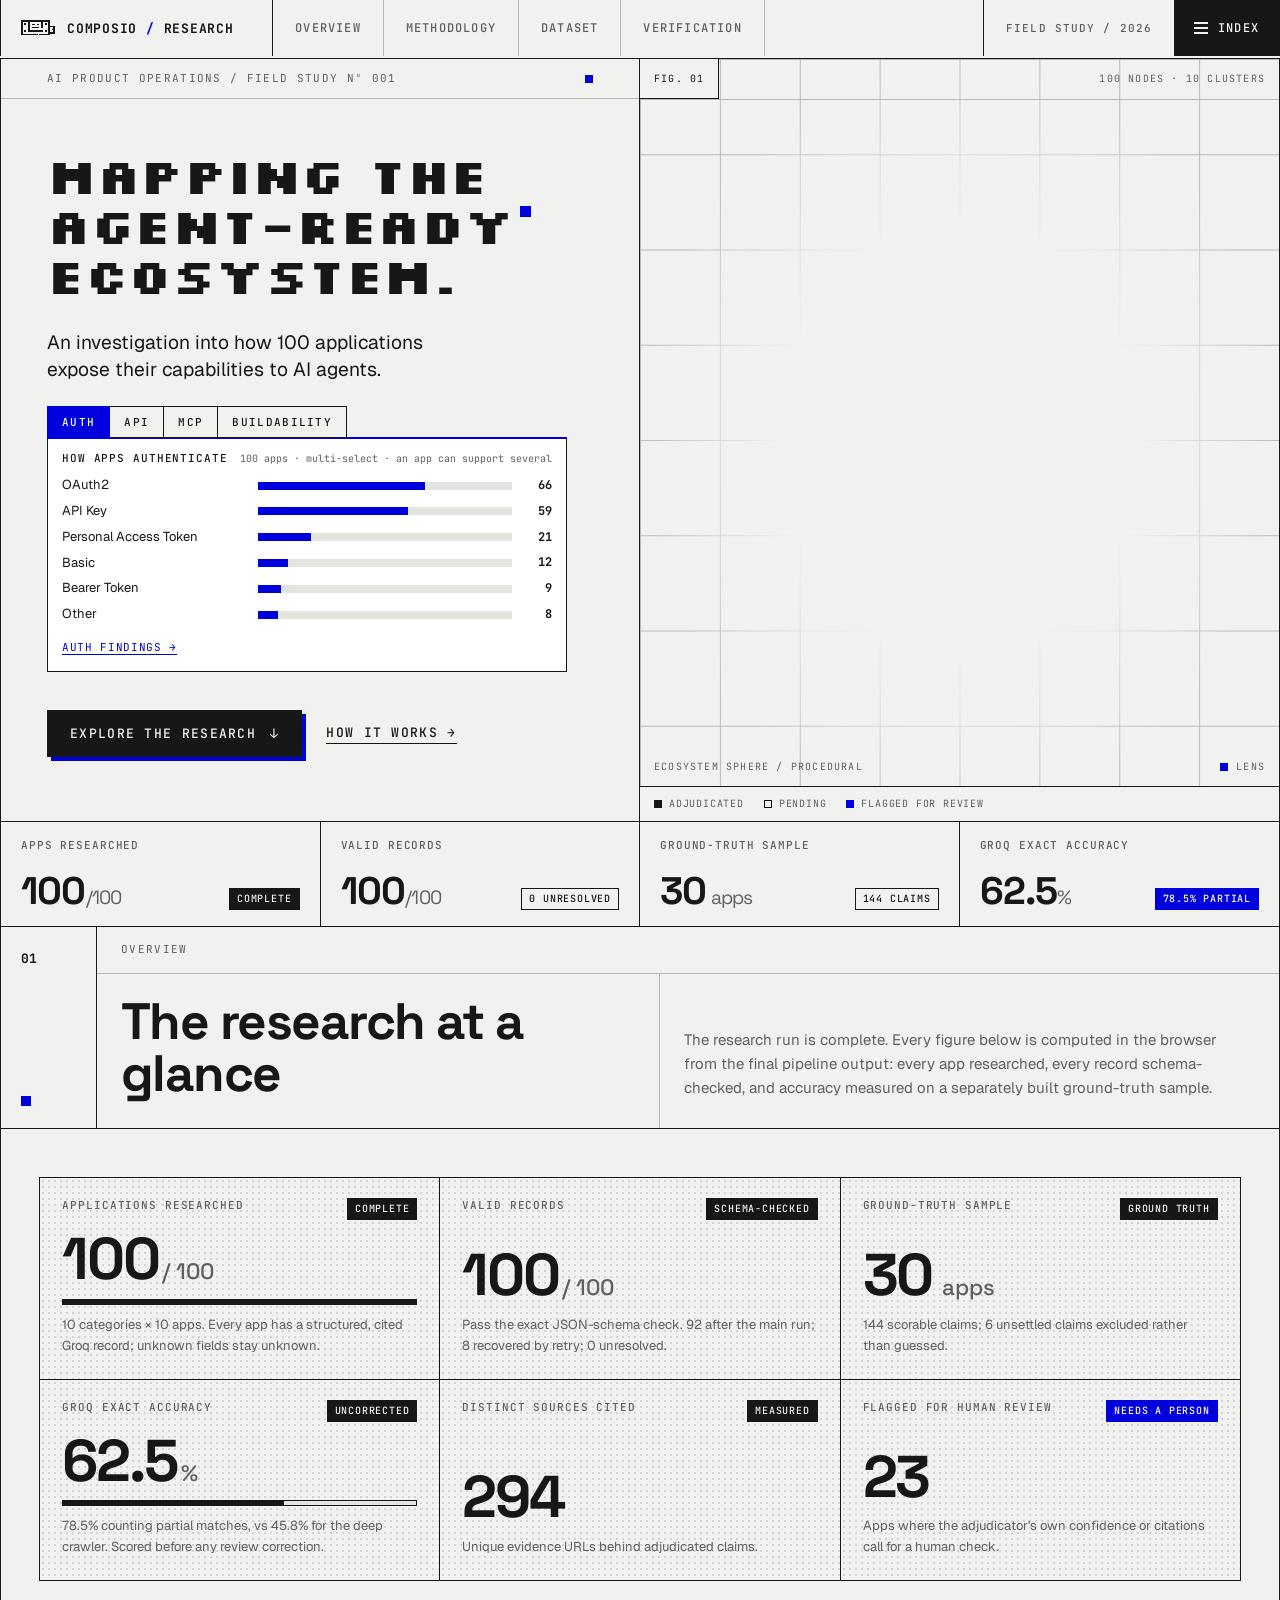
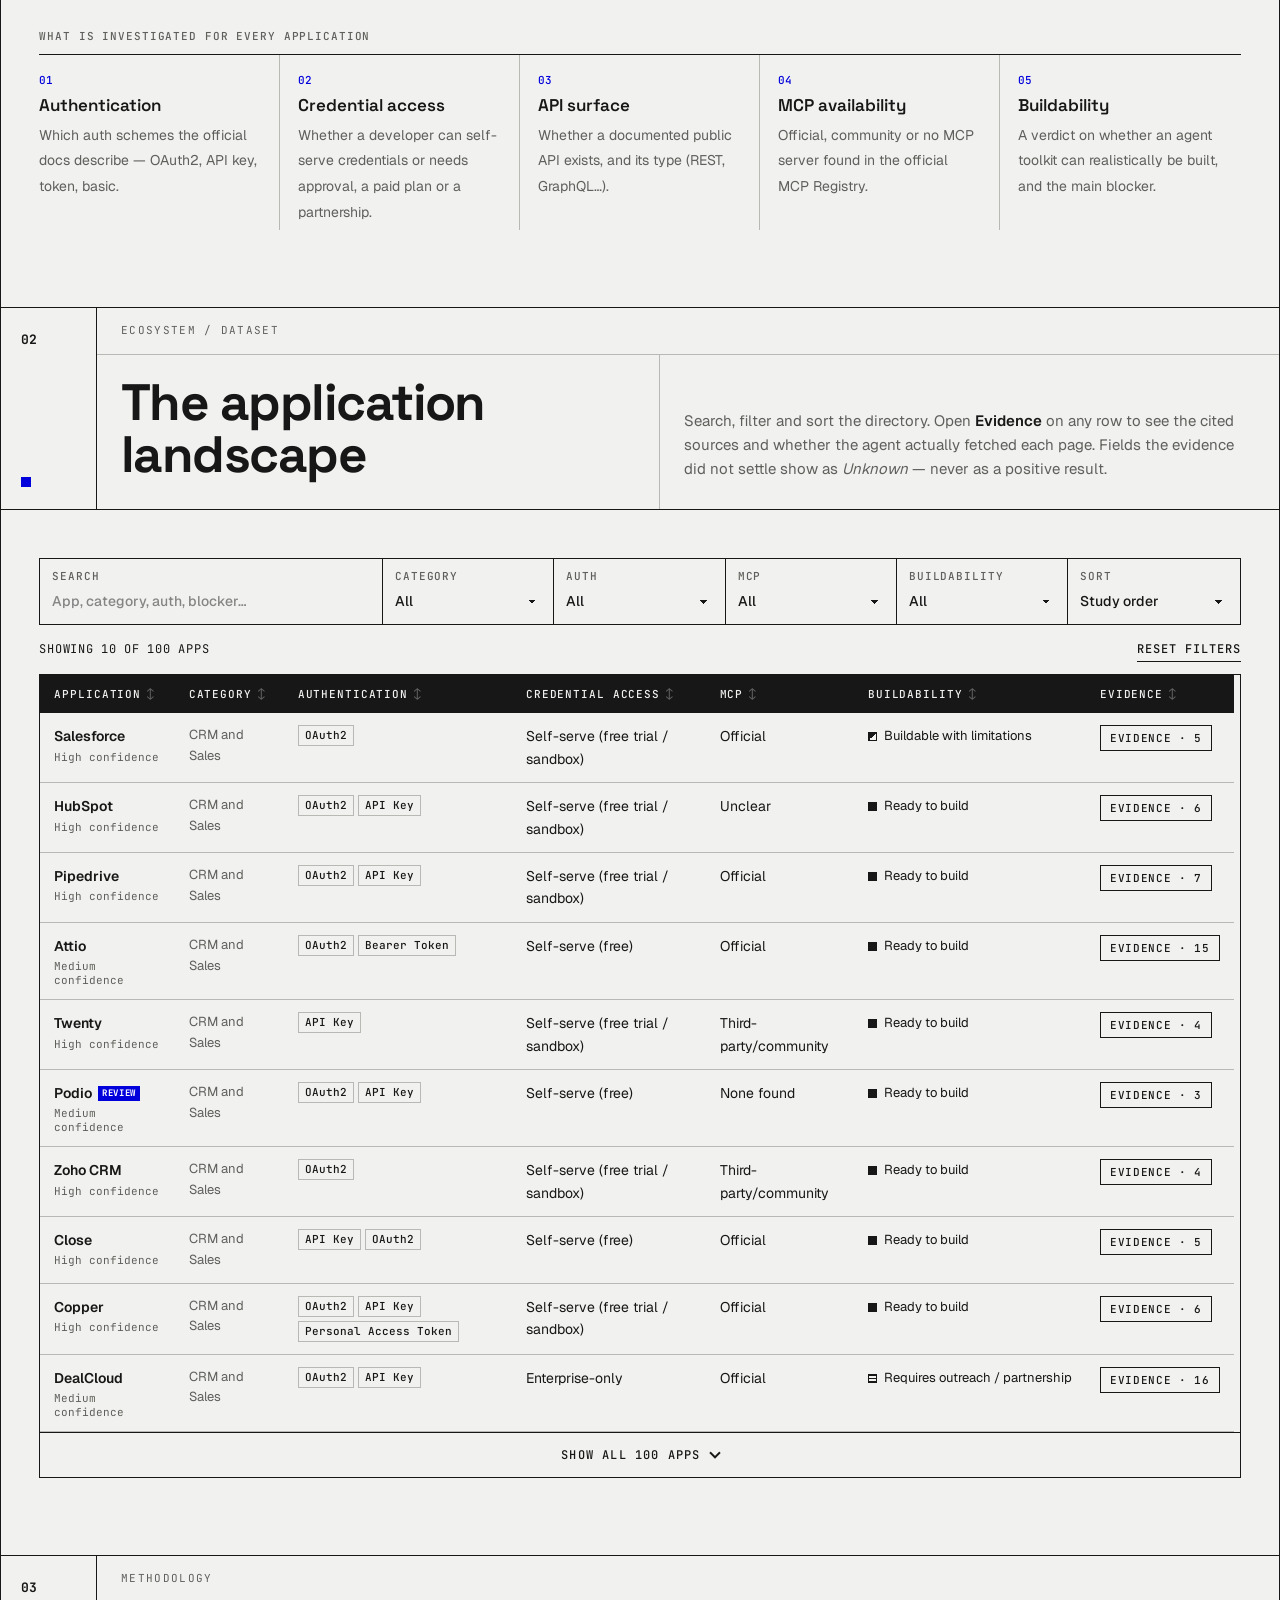
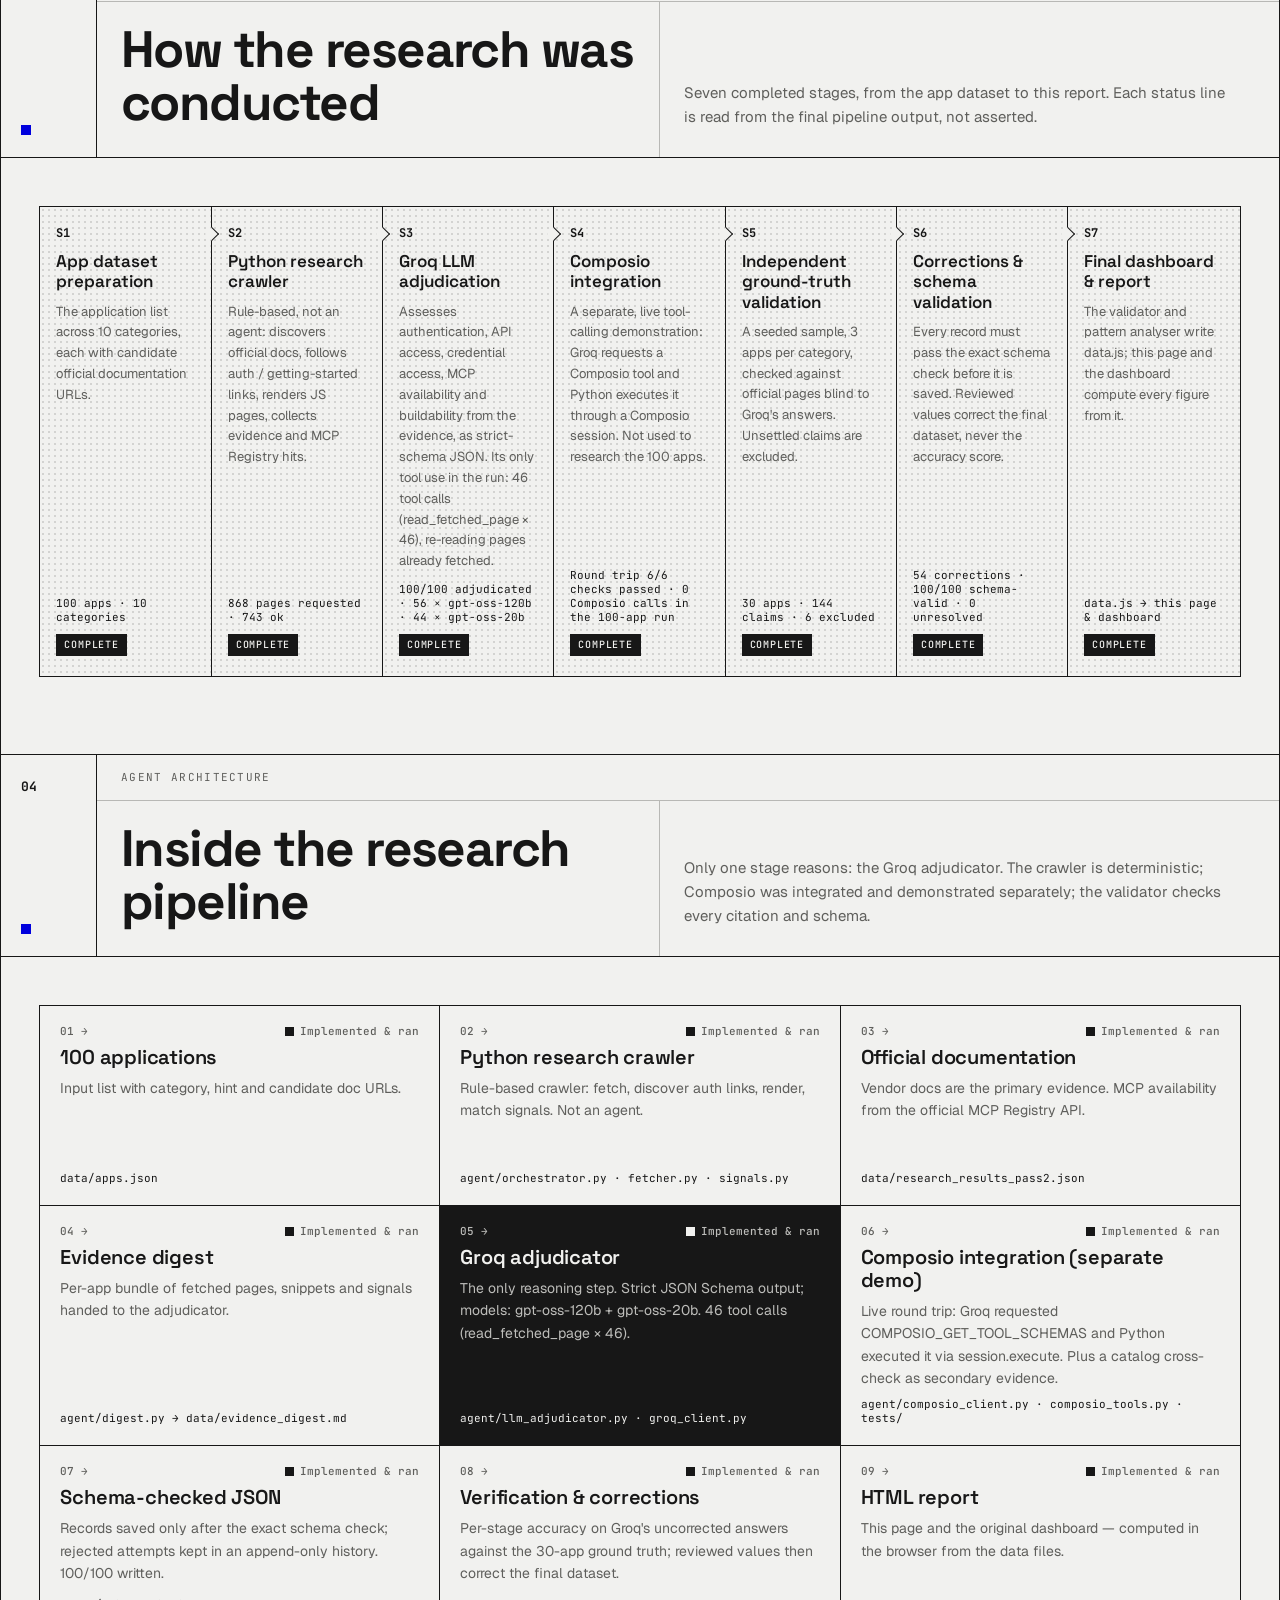
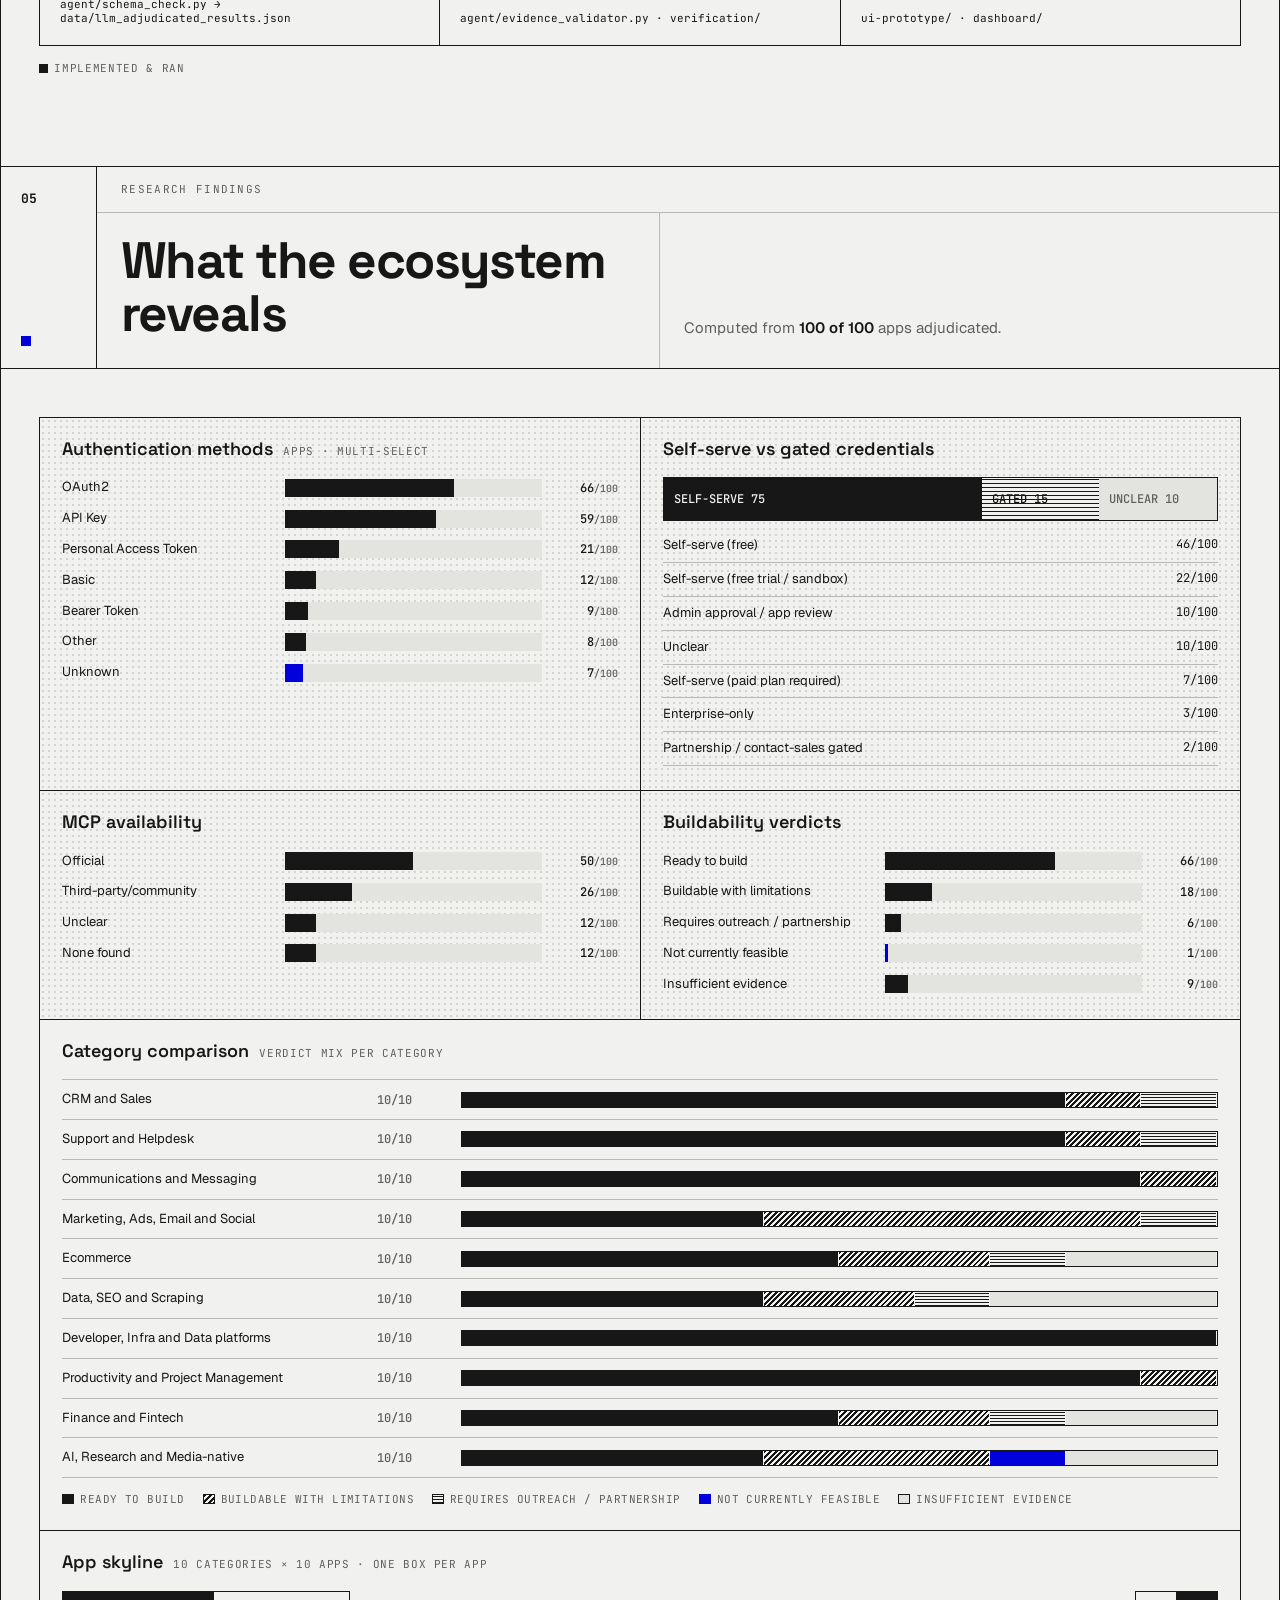
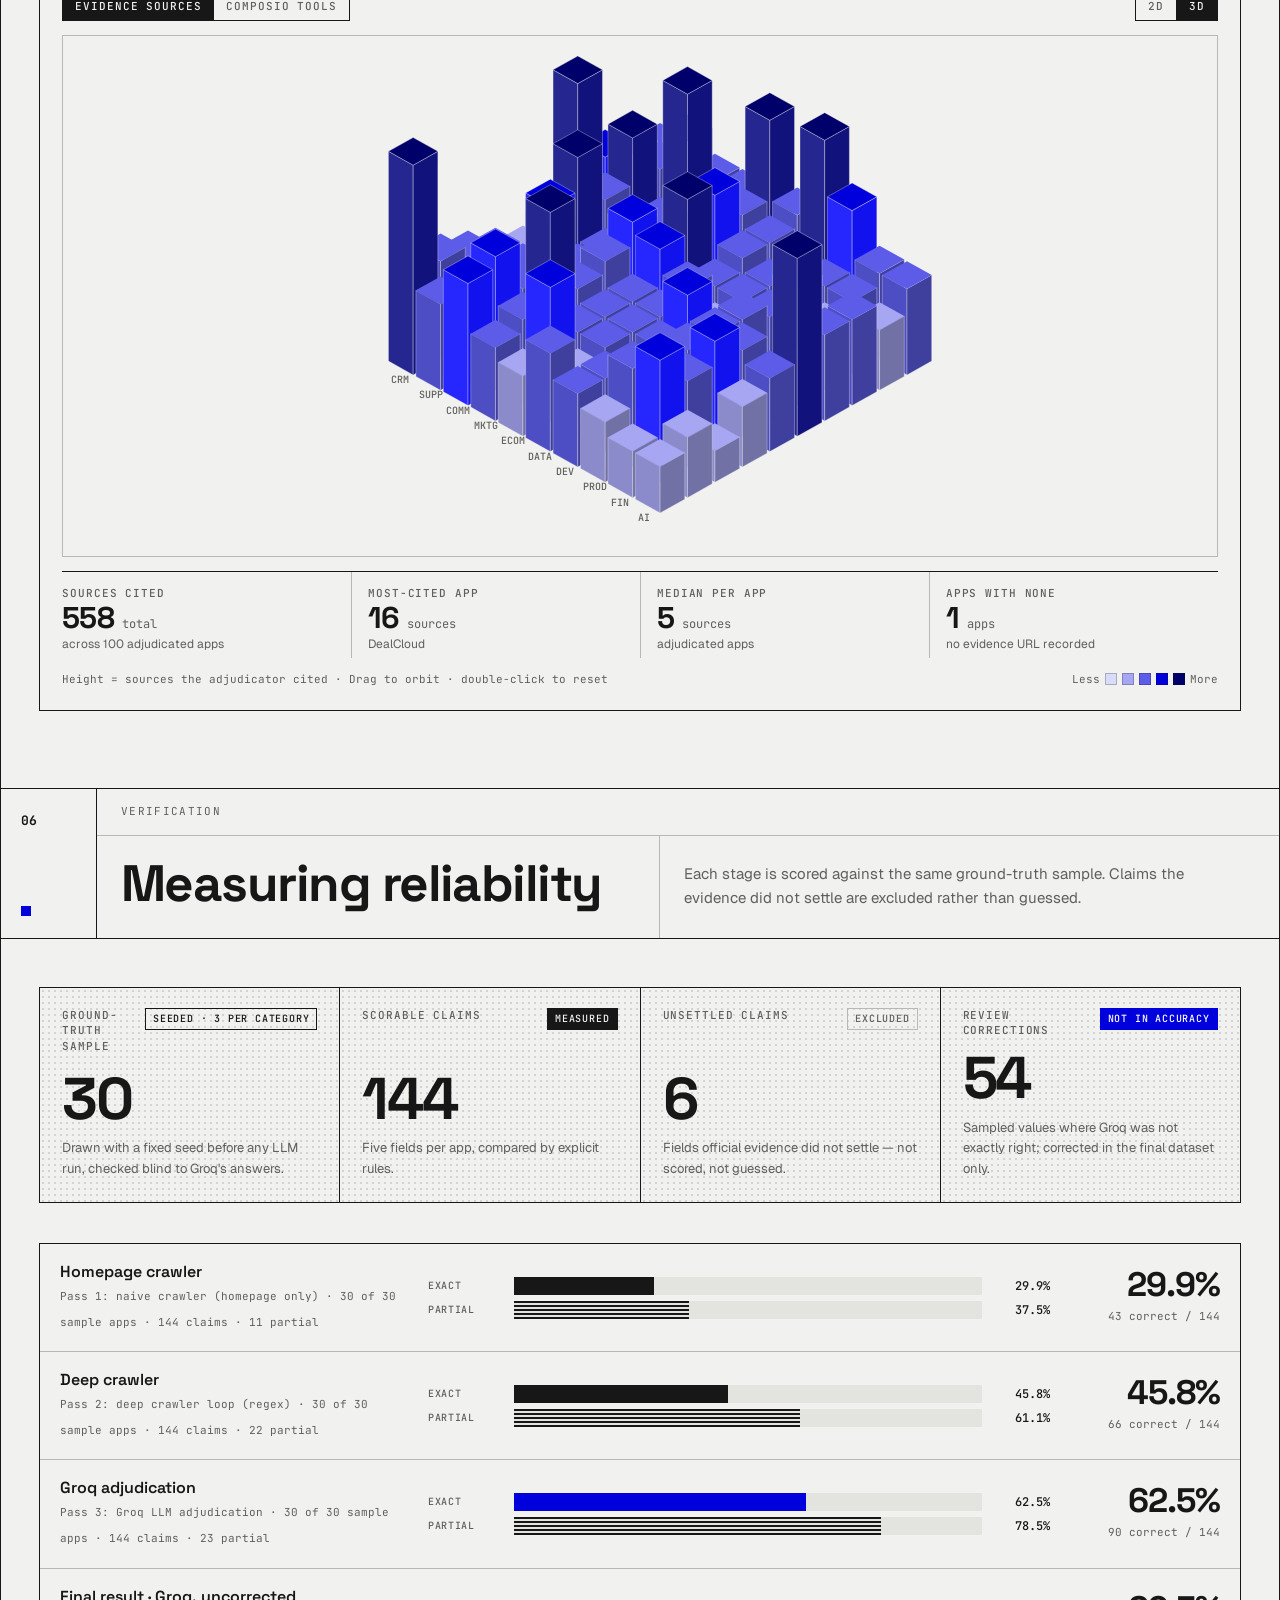
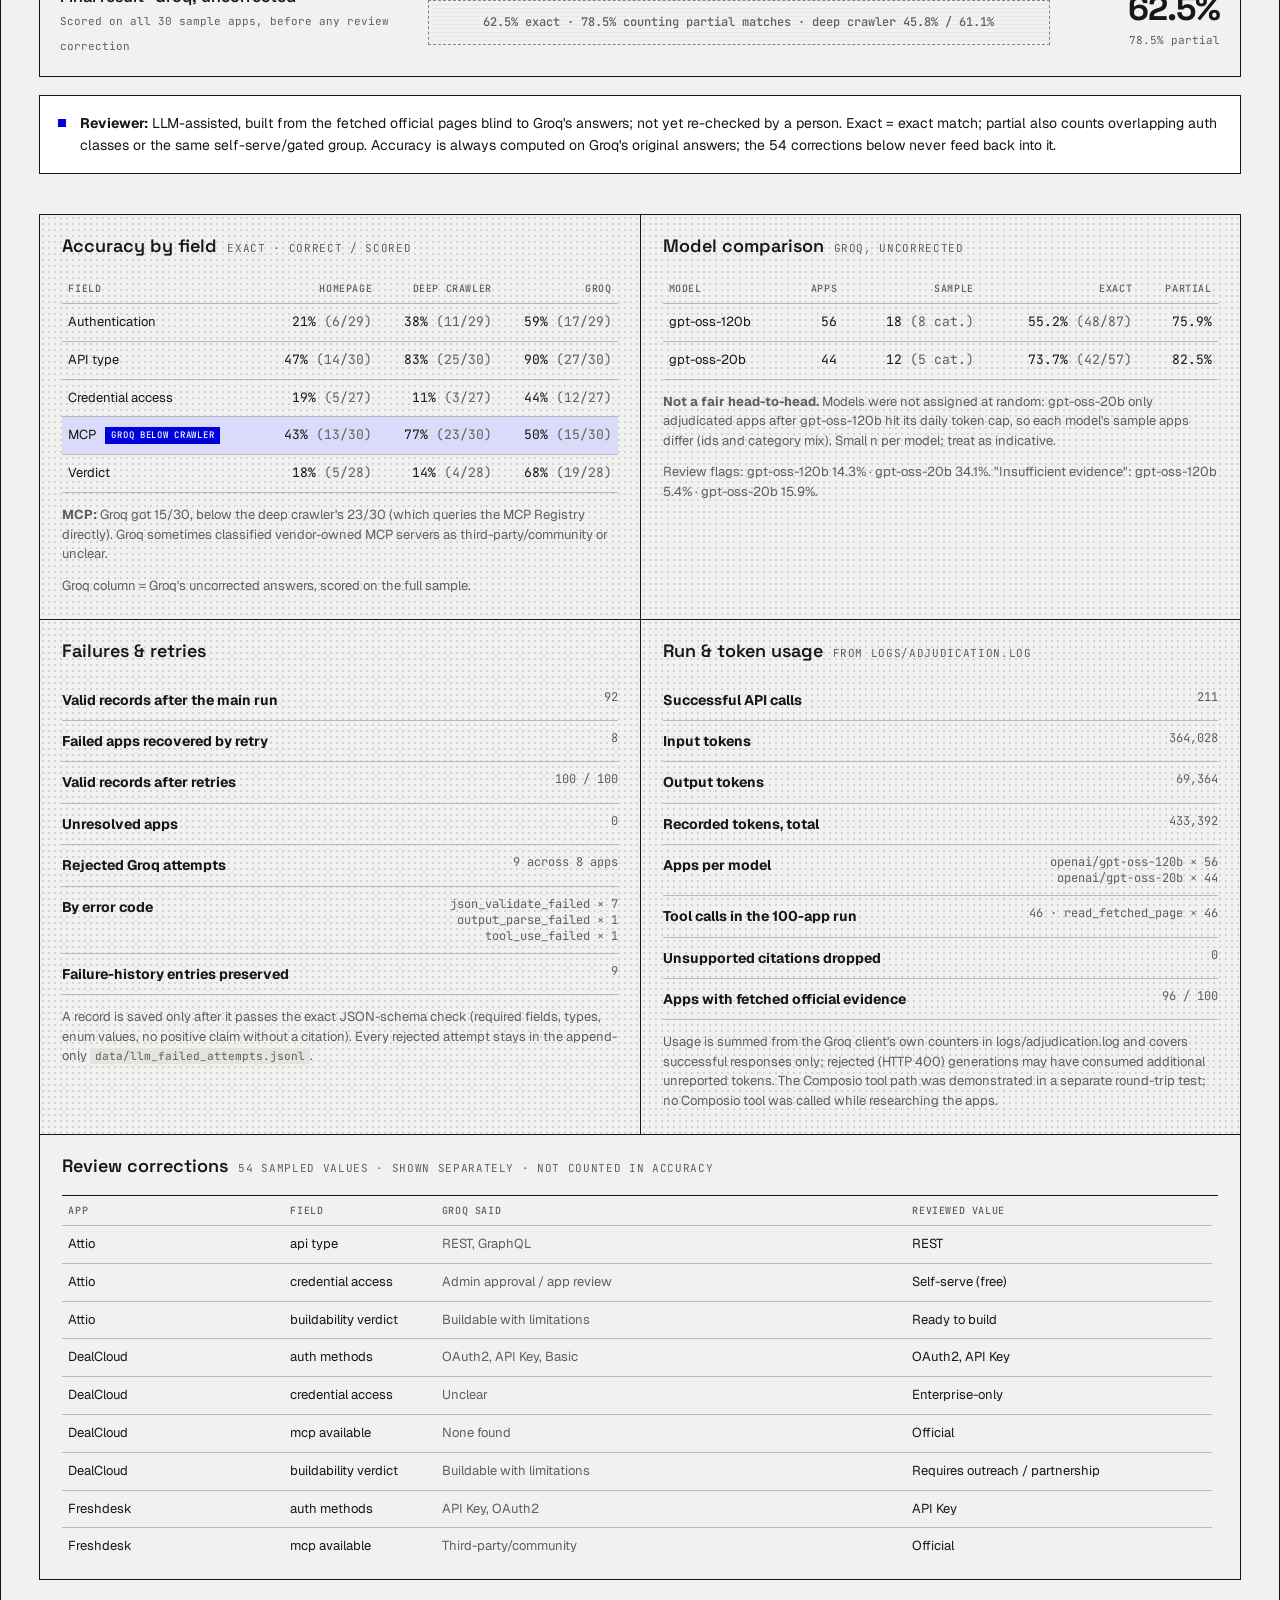
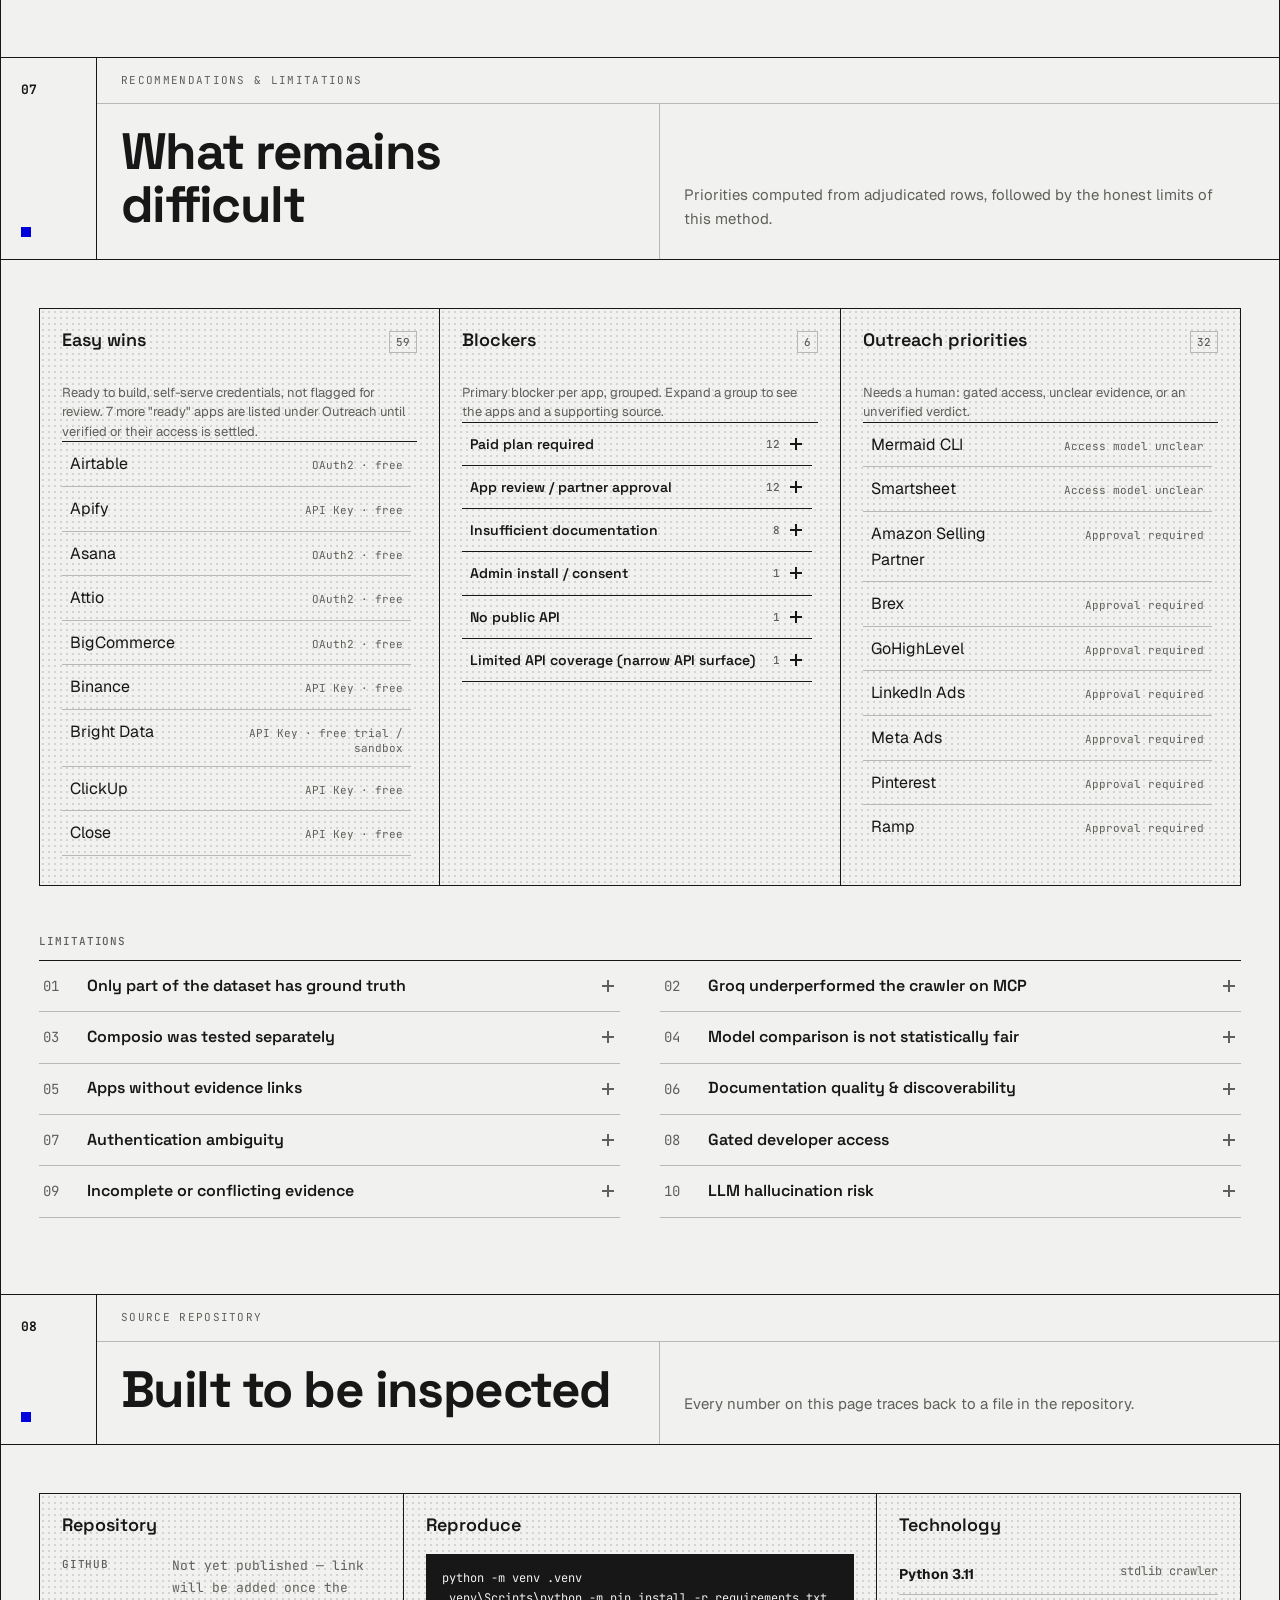
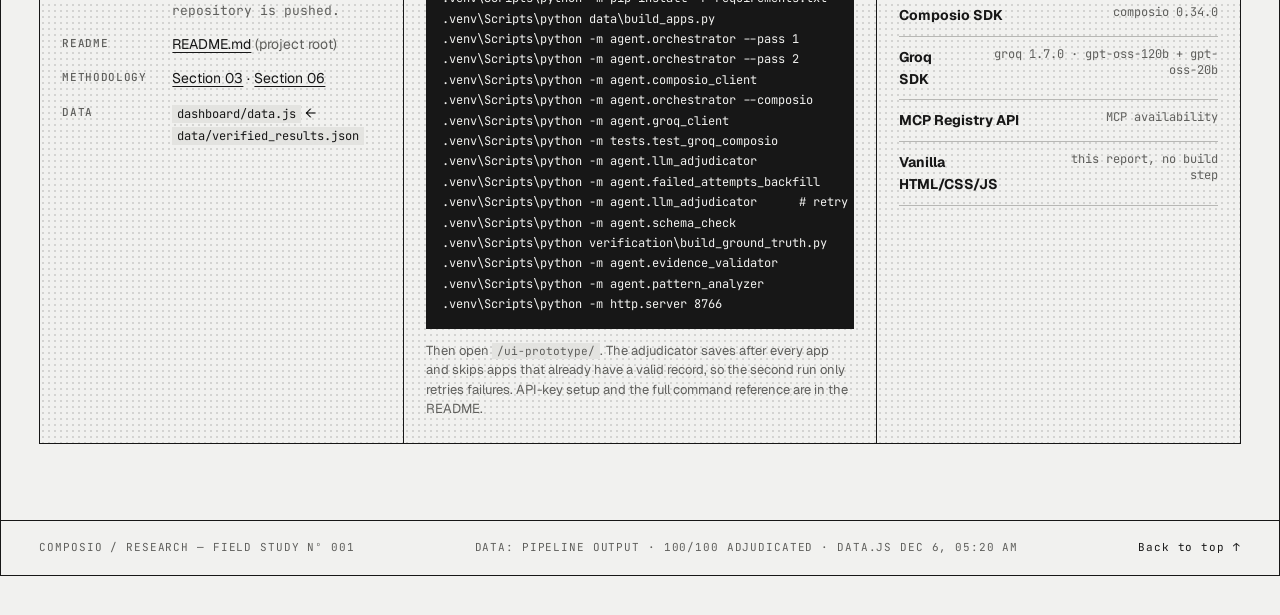
==== ui-prototype/index.html @ 2e23a8fb "Initial commit: AI-powered SaaS integration research" ====
<!doctype html>
<html lang="en">
<head>
<meta charset="utf-8">
<meta name="viewport" content="width=device-width, initial-scale=1">
<title>Mapping the Agent-Ready Ecosystem — Composio Research Field Study Nº 001</title>
<meta name="description" content="A field study of how 100 applications expose their capabilities to AI agents: authentication, credential access, API surface, MCP availability and buildability.">
<link rel="preconnect" href="https://fonts.googleapis.com">
<link rel="preconnect" href="https://fonts.gstatic.com" crossorigin>
<link rel="stylesheet" href="https://fonts.googleapis.com/css2?family=Geist:wght@400;500;600&family=JetBrains+Mono:wght@400;500;700&family=Silkscreen:wght@400;700&family=Space+Grotesk:wght@500;600;700&display=swap">
<link rel="stylesheet" href="styles.css?v=20261124c">
<script>document.documentElement.classList.add("js")</script>
</head>
<body>
<a class="skip" href="#main">Skip to content</a>

<!-- ============ NAV ============ -->
<header class="topbar" id="top">
  <div class="topbar-inner">
    <a class="brand" href="#hero" aria-label="Composio Research — back to start">
      <svg class="brand-mark" viewBox="0 0 1388 616" aria-hidden="true" shape-rendering="crispEdges">
        <rect x="0" y="0" width="1183" height="62"/><rect x="0" y="0" width="62" height="616"/>
        <rect x="0" y="554" width="685" height="62"/><rect x="748" y="554" width="435" height="62"/>
        <rect x="1121" y="0" width="62" height="616"/>
        <rect x="292" y="62" width="62" height="428"/><rect x="292" y="428" width="599" height="62"/>
        <rect x="829" y="398" width="62" height="92"/><rect x="829" y="62" width="62" height="268"/>
        <rect x="136" y="133" width="68" height="62"/><rect x="136" y="423" width="68" height="62"/>
        <rect x="979" y="133" width="68" height="62"/><rect x="979" y="423" width="68" height="62"/>
        <rect x="458" y="146" width="124" height="62"/><rect x="650" y="146" width="76" height="62"/>
        <rect x="458" y="283" width="268" height="62"/>
        <rect x="1183" y="228" width="205" height="62"/><rect x="1326" y="228" width="62" height="331"/>
        <rect x="1183" y="497" width="205" height="62"/><rect x="1273" y="362" width="55" height="62"/>
      </svg>
      <span>COMPOSIO <i>/</i> RESEARCH</span>
    </a>
    <nav class="primary-nav" aria-label="Primary">
      <a href="#overview" data-nav="overview"><span class="nav-txt">Overview</span></a>
      <a href="#methodology" data-nav="methodology"><span class="nav-txt">Methodology</span></a>
      <a href="#ecosystem" data-nav="ecosystem"><span class="nav-txt">Dataset</span></a>
      <a href="#verification" data-nav="verification"><span class="nav-txt">Verification</span></a>
    </nav>
    <span class="topbar-meta">FIELD STUDY / 2026</span>
    <button class="index-btn" id="index-btn" aria-expanded="false" aria-controls="index-panel">
      <span class="index-btn-icon" aria-hidden="true"><i></i><i></i><i></i></span>
      <span>Index</span>
    </button>
  </div>
  <div class="progress" aria-hidden="true"><span id="progress-bar"></span></div>
</header>

<!-- Full section index (desktop + mobile) -->
<div class="index-panel" id="index-panel" hidden>
  <nav aria-label="Section index">
    <p class="label">Contents — 8 sections</p>
    <ol>
      <li><a href="#overview" data-nav="overview"><span>01</span>Overview</a></li>
      <li><a href="#ecosystem" data-nav="ecosystem"><span>02</span>Ecosystem / Dataset</a></li>
      <li><a href="#methodology" data-nav="methodology"><span>03</span>Methodology</a></li>
      <li><a href="#architecture" data-nav="architecture"><span>04</span>Agent Architecture</a></li>
      <li><a href="#findings" data-nav="findings"><span>05</span>Research Findings</a></li>
      <li><a href="#verification" data-nav="verification"><span>06</span>Verification</a></li>
      <li><a href="#recommendations" data-nav="recommendations"><span>07</span>Recommendations</a></li>
      <li><a href="#source" data-nav="source"><span>08</span>Source Repository</a></li>
    </ol>
  </nav>
</div>

<main id="main">

<!-- ============ HERO ============ -->
<section class="hero" id="hero" aria-labelledby="hero-title">
  <div class="hero-grid">
    <div class="hero-copy">
      <div class="hero-meta">
        <span class="mono">AI PRODUCT OPERATIONS / FIELD STUDY Nº 001</span>
        <span class="dot-accent" aria-hidden="true"></span>
      </div>
      <div class="hero-body">
        <h1 id="hero-title" class="pixel-title">
          <span class="line">Mapping the</span>
          <span class="line">Agent-ready</span>
          <span class="line">Ecosystem.</span>
        </h1>
        <p class="hero-lede">An investigation into how 100 applications<br class="br-wide"> expose their capabilities to AI agents.</p>
        <div class="hero-tabs">
          <div class="hero-tags" role="tablist" aria-label="Research dimensions">
            <button type="button" role="tab" id="ht-auth" data-dim="auth" aria-selected="true" aria-controls="ht-panel">Auth</button><button type="button" role="tab" id="ht-api" data-dim="api" aria-selected="false" aria-controls="ht-panel" tabindex="-1">API</button><button type="button" role="tab" id="ht-mcp" data-dim="mcp" aria-selected="false" aria-controls="ht-panel" tabindex="-1">MCP</button><button type="button" role="tab" id="ht-build" data-dim="build" aria-selected="false" aria-controls="ht-panel" tabindex="-1">Buildability</button>
          </div>
          <div class="hero-readout" id="ht-panel" role="tabpanel" aria-labelledby="ht-auth" aria-live="polite"><p class="placeholder">Loading research data…</p></div>
        </div>
        <div class="hero-cta">
          <a class="cta" href="#overview">Explore the research <span aria-hidden="true">↓</span></a>
          <a class="cta-link" href="#methodology">How it works <span aria-hidden="true">→</span></a>
        </div>
      </div>
    </div>

    <figure class="hero-figure" aria-labelledby="fig-caption">
      <span class="corner tl mono">FIG. 01</span>
      <span class="corner tr mono" id="fig-count">— NODES</span>
      <span class="corner bl mono">ECOSYSTEM SPHERE / PROCEDURAL</span>
      <span class="corner br mono"><span class="dot-accent" aria-hidden="true"></span> LENS</span>
      <canvas id="hero-canvas" role="img" aria-label="Procedural illustration: a dotted sphere surrounded by orbital rings and application nodes, rendered through horizontal scanlines. Filled nodes are adjudicated apps, hollow nodes are pending, blue nodes are flagged for human review."></canvas>
      <figcaption id="fig-caption" class="fig-legend mono">
        <span><i class="lg lg-fill"></i>Adjudicated</span>
        <span><i class="lg lg-hollow"></i>Pending</span>
        <span><i class="lg lg-accent"></i>Flagged for review</span>
      </figcaption>
    </figure>
  </div>

  <div class="hero-strip" id="hero-strip" aria-label="Study status">
    <div class="strip-cell"><span class="label">Apps researched</span><b data-k="done">—</b><span class="chip" data-k="done-chip">Loading</span></div>
    <div class="strip-cell"><span class="label">Valid records</span><b data-k="valid">—</b><span class="chip chip-ghost" data-k="valid-chip">—</span></div>
    <div class="strip-cell"><span class="label">Ground-truth sample</span><b data-k="sample">—</b><span class="chip chip-ghost" data-k="sample-chip">—</span></div>
    <div class="strip-cell"><span class="label">Groq exact accuracy</span><b data-k="acc">—</b><span class="chip chip-accent" data-k="acc-chip">—</span></div>
  </div>
</section>

<div class="data-banner" id="data-banner" role="status" hidden></div>

<!-- ============ 01 OVERVIEW ============ -->
<section class="sec" id="overview" aria-labelledby="t-overview">
  <header class="sec-head">
    <span class="sec-num mono">01</span>
    <span class="sec-label mono">Overview</span>
    <h2 id="t-overview">The research at a glance</h2>
    <p class="sec-intro">The research run is complete. Every figure below is computed in the browser from the final pipeline output: every app researched, every record schema-checked, and accuracy measured on a separately built ground-truth sample.</p>
  </header>
  <div class="metric-grid" id="metrics"></div>
  <div class="dims">
    <h3 class="mono label">What is investigated for every application</h3>
    <ol class="dim-list">
      <li><b>Authentication</b><span>Which auth schemes the official docs describe — OAuth2, API key, token, basic.</span></li>
      <li><b>Credential access</b><span>Whether a developer can self-serve credentials or needs approval, a paid plan or a partnership.</span></li>
      <li><b>API surface</b><span>Whether a documented public API exists, and its type (REST, GraphQL…).</span></li>
      <li><b>MCP availability</b><span>Official, community or no MCP server found in the official MCP Registry.</span></li>
      <li><b>Buildability</b><span>A verdict on whether an agent toolkit can realistically be built, and the main blocker.</span></li>
    </ol>
  </div>
</section>

<!-- ============ 02 ECOSYSTEM ============ -->
<section class="sec" id="ecosystem" aria-labelledby="t-eco">
  <header class="sec-head">
    <span class="sec-num mono">02</span>
    <span class="sec-label mono">Ecosystem / Dataset</span>
    <h2 id="t-eco">The application landscape</h2>
    <p class="sec-intro">Search, filter and sort the directory. Open <b>Evidence</b> on any row to see the cited sources and whether the agent actually fetched each page. Fields the evidence did not settle show as <i>Unknown</i> — never as a positive result.</p>
  </header>

  <div class="dir-controls" role="search">
    <label class="field field-search">
      <span class="label">Search</span>
      <input type="search" id="q" placeholder="App, category, auth, blocker…" autocomplete="off">
    </label>
    <label class="field"><span class="label">Category</span><select id="f-cat"><option value="">All</option></select></label>
    <label class="field"><span class="label">Auth</span><select id="f-auth"><option value="">All</option></select></label>
    <label class="field"><span class="label">MCP</span><select id="f-mcp"><option value="">All</option></select></label>
    <label class="field"><span class="label">Buildability</span><select id="f-build"><option value="">All</option></select></label>
    <label class="field"><span class="label">Sort</span>
      <select id="f-sort">
        <option value="id:asc">Study order</option>
        <option value="name:asc">Name A–Z</option>
        <option value="name:desc">Name Z–A</option>
        <option value="category:asc">Category</option>
        <option value="buildability:asc">Buildability</option>
        <option value="evidence:desc">Most evidence</option>
      </select>
    </label>
  </div>
  <div class="dir-meta">
    <p id="dir-count" class="mono" aria-live="polite">—</p>
    <button class="btn-text" id="dir-reset" type="button">Reset filters</button>
  </div>

  <div class="table-wrap">
    <table class="dir" id="dir">
      <caption class="sr-only">Application directory</caption>
      <thead>
        <tr>
          <th scope="col"><button class="th-sort" data-sort="name">Application</button></th>
          <th scope="col"><button class="th-sort" data-sort="category">Category</button></th>
          <th scope="col"><button class="th-sort" data-sort="auth">Authentication</button></th>
          <th scope="col"><button class="th-sort" data-sort="access">Credential access</button></th>
          <th scope="col"><button class="th-sort" data-sort="mcp">MCP</button></th>
          <th scope="col"><button class="th-sort" data-sort="buildability">Buildability</button></th>
          <th scope="col"><button class="th-sort" data-sort="evidence">Evidence</button></th>
        </tr>
      </thead>
      <tbody id="dir-body">
        <tr><td colspan="7" class="empty">Loading research data…</td></tr>
      </tbody>
    </table>
  </div>
  <div class="dir-more-wrap" id="dir-more-wrap" hidden>
    <button class="dir-more" id="dir-more" type="button" aria-expanded="false" aria-controls="dir-body"><span id="dir-more-label">Show all apps</span><span class="dm-x" aria-hidden="true"></span></button>
  </div>
</section>

<!-- ============ 03 METHODOLOGY ============ -->
<section class="sec" id="methodology" aria-labelledby="t-method">
  <header class="sec-head">
    <span class="sec-num mono">03</span>
    <span class="sec-label mono">Methodology</span>
    <h2 id="t-method">How the research was conducted</h2>
    <p class="sec-intro">Seven completed stages, from the app dataset to this report. Each status line is read from the final pipeline output, not asserted.</p>
  </header>
  <ol class="pipeline" id="pipeline"></ol>
</section>

<!-- ============ 04 ARCHITECTURE ============ -->
<section class="sec" id="architecture" aria-labelledby="t-arch">
  <header class="sec-head">
    <span class="sec-num mono">04</span>
    <span class="sec-label mono">Agent Architecture</span>
    <h2 id="t-arch">Inside the research pipeline</h2>
    <p class="sec-intro">Only one stage reasons: the Groq adjudicator. The crawler is deterministic; Composio was integrated and demonstrated separately; the validator checks every citation and schema.</p>
  </header>
  <div class="arch" id="arch"></div>
  <p class="legend-line mono">
    <span data-st="done"><i class="st st-done"></i>Implemented &amp; ran</span>
    <span data-st="run"><i class="st st-run"></i>In progress</span>
    <span data-st="pend"><i class="st st-pend"></i>Pending / partial</span>
  </p>
</section>

<!-- ============ 05 FINDINGS ============ -->
<section class="sec" id="findings" aria-labelledby="t-find">
  <header class="sec-head">
    <span class="sec-num mono">05</span>
    <span class="sec-label mono">Research Findings</span>
    <h2 id="t-find">What the ecosystem reveals</h2>
    <p class="sec-intro" id="find-intro">Distributions are computed only from adjudicated apps.</p>
  </header>
  <div class="find-grid">
    <article class="panel" aria-labelledby="h-auth"><h3 id="h-auth">Authentication methods <span class="muted">apps · multi-select</span></h3><div class="bars" id="c-auth"></div></article>
    <article class="panel" aria-labelledby="h-access"><h3 id="h-access">Self-serve vs gated credentials</h3><div id="c-access"></div></article>
    <article class="panel" aria-labelledby="h-mcp"><h3 id="h-mcp">MCP availability</h3><div class="bars" id="c-mcp"></div></article>
    <article class="panel" aria-labelledby="h-build"><h3 id="h-build">Buildability verdicts</h3><div class="bars" id="c-build"></div></article>
    <article class="panel panel-wide" aria-labelledby="h-cat"><h3 id="h-cat">Category comparison <span class="muted">verdict mix per category</span></h3><div id="c-cat"></div></article>
    <article class="panel panel-wide" aria-labelledby="h-sky">
      <h3 id="h-sky">App skyline <span class="muted">10 categories × 10 apps · one box per app</span></h3>
      <div id="skyline"></div>
    </article>
  </div>
</section>

<!-- ============ 06 VERIFICATION ============ -->
<section class="sec" id="verification" aria-labelledby="t-ver">
  <header class="sec-head">
    <span class="sec-num mono">06</span>
    <span class="sec-label mono">Verification</span>
    <h2 id="t-ver">Measuring reliability</h2>
    <p class="sec-intro">Each stage is scored against the same ground-truth sample. Claims the evidence did not settle are excluded rather than guessed.</p>
  </header>
  <div id="ver"></div>
</section>

<!-- ============ 07 RECOMMENDATIONS ============ -->
<section class="sec" id="recommendations" aria-labelledby="t-rec">
  <header class="sec-head">
    <span class="sec-num mono">07</span>
    <span class="sec-label mono">Recommendations &amp; Limitations</span>
    <h2 id="t-rec">What remains difficult</h2>
    <p class="sec-intro">Priorities computed from adjudicated rows, followed by the honest limits of this method.</p>
  </header>
  <div class="rec-grid" id="recs" aria-live="off"></div>
  <div class="rec-detail" id="rec-detail" role="region" aria-labelledby="rec-detail-title" hidden></div>
  <h3 class="mono label sub-label">Limitations</h3>
  <div class="limits" id="limits">
    <details class="lim" data-lim="human">
      <summary><span class="lim-n mono">01</span><b>Only part of the dataset has ground truth</b><span class="lim-x" aria-hidden="true"></span></summary>
      <div class="lim-body"><p>Ground truth covers a seeded sample only. The remaining apps carry Groq-generated findings with no independent check, so treat their values with the measured error rate in mind. The ground truth itself was prepared with LLM assistance and has not yet been re-checked by a person.</p><p class="lim-data mono" data-lim-data="human"></p></div>
    </details>
    <details class="lim" data-lim="mcp">
      <summary><span class="lim-n mono">02</span><b>Groq underperformed the crawler on MCP</b><span class="lim-x" aria-hidden="true"></span></summary>
      <div class="lim-body"><p>The deep crawler queries the official MCP Registry directly; Groq sometimes classified vendor-owned MCP servers as third-party/community or unclear. The registry itself is young, so "None found" is not "none exists". Treat MCP counts as indicative.</p><p class="lim-data mono" data-lim-data="mcp"></p></div>
    </details>
    <details class="lim" data-lim="composio">
      <summary><span class="lim-n mono">03</span><b>Composio was tested separately</b><span class="lim-x" aria-hidden="true"></span></summary>
      <div class="lim-body"><p>The Groq → Composio tool path was demonstrated in a dedicated round-trip test. It was not used to investigate the 100 apps: in the research run Groq only re-read pages the crawler had already fetched. Composio's catalog served as secondary evidence.</p><p class="lim-data mono" data-lim-data="composio"></p></div>
    </details>
    <details class="lim" data-lim="models">
      <summary><span class="lim-n mono">04</span><b>Model comparison is not statistically fair</b><span class="lim-x" aria-hidden="true"></span></summary>
      <div class="lim-body"><p>The fallback model only took over when the primary model hit its free daily token cap, so the two models adjudicated different apps with different category mixes, and only a handful of sample apps each. The gap does not show which model is more accurate.</p><p class="lim-data mono" data-lim-data="models"></p></div>
    </details>
    <details class="lim" data-lim="noevidence">
      <summary><span class="lim-n mono">05</span><b>Apps without evidence links</b><span class="lim-x" aria-hidden="true"></span></summary>
      <div class="lim-body"><p>Where no official API documentation was found, the record says so explicitly (insufficient evidence, unclear access) instead of citing something weak. Those apps carry no Groq citation; any link shown comes from the reviewer's check.</p><p class="lim-data mono" data-lim-data="noevidence"></p></div>
    </details>
    <details class="lim" data-lim="docs">
      <summary><span class="lim-n mono">06</span><b>Documentation quality &amp; discoverability</b><span class="lim-x" aria-hidden="true"></span></summary>
      <div class="lim-body"><p>Auth and access details are scattered across API references, help centres and pricing pages; some vendors render docs only with JavaScript.</p><p class="lim-data mono" data-lim-data="docs"></p></div>
    </details>
    <details class="lim" data-lim="auth">
      <summary><span class="lim-n mono">07</span><b>Authentication ambiguity</b><span class="lim-x" aria-hidden="true"></span></summary>
      <div class="lim-body"><p>"API key", "personal access token" and "bearer token" are often the same thing under different names, so auth is scored as coarse classes.</p><p class="lim-data mono" data-lim-data="auth"></p></div>
    </details>
    <details class="lim" data-lim="gated">
      <summary><span class="lim-n mono">08</span><b>Gated developer access</b><span class="lim-x" aria-hidden="true"></span></summary>
      <div class="lim-body"><p>Credential access lives in partner and pricing pages, not API references — it is the hardest field to settle.</p><p class="lim-data mono" data-lim-data="gated"></p></div>
    </details>
    <details class="lim" data-lim="evidence">
      <summary><span class="lim-n mono">09</span><b>Incomplete or conflicting evidence</b><span class="lim-x" aria-hidden="true"></span></summary>
      <div class="lim-body"><p>Where official pages disagree or are silent, the field stays <i>Unclear</i> or the app is marked <i>Insufficient evidence</i> — never upgraded to a positive claim.</p><p class="lim-data mono" data-lim-data="evidence"></p></div>
    </details>
    <details class="lim" data-lim="llm">
      <summary><span class="lim-n mono">10</span><b>LLM hallucination risk</b><span class="lim-x" aria-hidden="true"></span></summary>
      <div class="lim-body"><p>Every Groq citation is checked against the pages actually fetched; uncited or unfetched claims are dropped or flagged, not trusted. Rejected generations failed the schema check and were retried, never saved.</p><p class="lim-data mono" data-lim-data="llm"></p></div>
    </details>
  </div>
</section>

<!-- ============ 08 SOURCE ============ -->
<section class="sec" id="source" aria-labelledby="t-src">
  <header class="sec-head">
    <span class="sec-num mono">08</span>
    <span class="sec-label mono">Source Repository</span>
    <h2 id="t-src">Built to be inspected</h2>
    <p class="sec-intro">Every number on this page traces back to a file in the repository.</p>
  </header>
  <div class="src-grid">
    <div class="panel">
      <h3>Repository</h3>
      <dl class="kv">
        <dt>GitHub</dt><dd><span class="placeholder">Not yet published — link will be added once the repository is pushed.</span></dd>
        <dt>README</dt><dd><a href="../README.md">README.md</a> <span class="muted">(project root)</span></dd>
        <dt>Methodology</dt><dd><a href="#methodology">Section 03</a> · <a href="#verification">Section 06</a></dd>
        <dt>Data</dt><dd><code>dashboard/data.js</code> ← <code>data/verified_results.json</code></dd>
      </dl>
    </div>
    <div class="panel">
      <h3>Reproduce</h3>
      <pre class="code" tabindex="0"><code>python -m venv .venv
.venv\Scripts\python -m pip install -r requirements.txt
.venv\Scripts\python data\build_apps.py
.venv\Scripts\python -m agent.orchestrator --pass 1
.venv\Scripts\python -m agent.orchestrator --pass 2
.venv\Scripts\python -m agent.composio_client
.venv\Scripts\python -m agent.orchestrator --composio
.venv\Scripts\python -m agent.groq_client
.venv\Scripts\python -m tests.test_groq_composio
.venv\Scripts\python -m agent.llm_adjudicator
.venv\Scripts\python -m agent.failed_attempts_backfill
.venv\Scripts\python -m agent.llm_adjudicator      # retry pass: only apps without a valid record
.venv\Scripts\python -m agent.schema_check
.venv\Scripts\python verification\build_ground_truth.py
.venv\Scripts\python -m agent.evidence_validator
.venv\Scripts\python -m agent.pattern_analyzer
.venv\Scripts\python -m http.server 8766</code></pre>
      <p class="muted small">Then open <code>/ui-prototype/</code>. The adjudicator saves after every app and skips apps that already have a valid record, so the second run only retries failures. API-key setup and the full command reference are in the README.</p>
    </div>
    <div class="panel">
      <h3>Technology</h3>
      <ul class="stack">
        <li><b>Python 3.11</b><span>stdlib crawler</span></li>
        <li><b>Composio SDK</b><span id="sdk-composio">—</span></li>
        <li><b>Groq SDK</b><span id="sdk-groq">—</span></li>
        <li><b>MCP Registry API</b><span>MCP availability</span></li>
        <li><b>Vanilla HTML/CSS/JS</b><span>this report, no build step</span></li>
      </ul>
    </div>
  </div>
</section>

</main>

<footer class="foot">
  <span class="mono">COMPOSIO / RESEARCH — FIELD STUDY Nº 001</span>
  <span class="mono" id="foot-source">—</span>
  <a class="mono" href="#hero">Back to top ↑</a>
</footer>

<button class="to-top" id="to-top" type="button" aria-label="Back to top" hidden>↑</button>

<!-- Real pipeline output (read-only). If missing, app.js falls back to data/sample-data.json -->
<script src="../dashboard/data.js" onerror="window.__DATA_JS_MISSING=true"></script>
<script src="hero.js?v=20261124c"></script>
<script src="skyline.js?v=20261124c"></script>
<script src="app.js?v=20261124c"></script>
<script src="glyph-bg.js?v=20261124c"></script>
</body>
</html>
---- ui-prototype/styles.css ----
/* =========================================================
   MONOCHROME SIGNAL — Composio Research Field Study Nº 001
   Swiss grid × neo-brutalism × pixel/scanline accents
   ========================================================= */
:root {
  --bg: #F1F1EF;
  --surface: #E3E3E0;
  --ink: #171717;
  --deep: #090909;
  --accent: #0000DD;       /* primary accent: saturated blue (user-picked) */
  --accent-2: #4D4DE8;
  --accent-light: #B3B3F5;
  --accent-pale: #DADAFB;
  --navy: #081F5C;
  --grey: #858585;
  --grey-2: #5f5f5c;          /* AA-contrast grey for small text on --bg */
  --white: #FFFFFF;
  --line: #171717;
  --line-soft: #B8B8B5;

  --pixel: "Silkscreen", "Space Mono", "JetBrains Mono", monospace;
  --display: "Space Grotesk", "Geist", system-ui, sans-serif;
  --sans: "Geist", "Space Grotesk", system-ui, -apple-system, "Segoe UI", sans-serif;
  --mono: "JetBrains Mono", ui-monospace, "Cascadia Code", Consolas, monospace;

  --pad: clamp(16px, 3vw, 40px);
  --max: 1440px;
  --bar-h: 56px;
  --ease: cubic-bezier(.2,.7,.2,1);
}

*, *::before, *::after { box-sizing: border-box; }
html { scroll-behavior: smooth; scroll-padding-top: calc(var(--bar-h) + 12px); }
body {
  margin: 0; background: var(--bg); color: var(--ink);
  font: 16px/1.6 var(--sans); -webkit-font-smoothing: antialiased;
  overflow-x: hidden;
}
img, svg, canvas { display: block; max-width: 100%; }
a { color: inherit; text-underline-offset: 3px; }
button { font: inherit; color: inherit; }
code, pre, .mono { font-family: var(--mono); }
code { font-size: .86em; background: var(--surface); padding: 1px 5px; }
:focus-visible { outline: 2px solid var(--accent); outline-offset: 2px; }
.sr-only { position: absolute !important; width: 1px; height: 1px; overflow: hidden; clip: rect(0 0 0 0); white-space: nowrap; }
.skip { position: absolute; left: 8px; top: -60px; z-index: 100; background: var(--ink); color: var(--bg); padding: 8px 12px; font: 500 12px var(--mono); }
.skip:focus { top: 8px; }
.label { font: 500 11px/1.4 var(--mono); letter-spacing: .08em; text-transform: uppercase; color: var(--grey-2); }
.muted { color: var(--grey-2); font-weight: 400; }
.small { font-size: 13px; }
.dot-accent { display: inline-block; width: 8px; height: 8px; background: var(--accent); }

/* ---------------- GLYPH BACKGROUND (glyph-bg.js) ----------------
   Fixed WebGL layer behind everything. Layout panels below are opaque,
   so the glyphs only appear in the margins around the 1440px column. */
.glyph-bg { position: fixed; inset: 0; width: 100%; height: 100%; z-index: 0; pointer-events: none; }
main, .foot { position: relative; z-index: 1; }
.hero, .sec, .foot, .data-banner { background-color: var(--bg); }

/* ---------------- TOP BAR ---------------- */
.topbar {
  position: sticky; top: 0; z-index: 50;
  background: var(--bg); border-bottom: 1px solid var(--line);
}
.topbar-inner {
  max-width: var(--max); margin: 0 auto; height: var(--bar-h);
  display: grid; grid-template-columns: auto 1fr auto auto; align-items: stretch;
  border-left: 1px solid var(--line); border-right: 1px solid var(--line);
}
.brand {
  display: flex; align-items: center; gap: 12px; padding: 0 var(--pad) 0 20px;
  text-decoration: none; font: 700 13px var(--mono); letter-spacing: .06em;
  border-right: 1px solid var(--line);
}
.brand i { font-style: normal; color: var(--accent); }
.brand-mark { width: 34px; height: auto; fill: var(--ink); transition: transform .4s var(--ease); }
.brand:hover .brand-mark { transform: translateX(3px); }
.primary-nav { display: flex; align-items: stretch; }
.primary-nav a {
  display: flex; align-items: center; padding: 0 22px; position: relative;
  isolation: isolate; /* keeps the hover layers (z-index:-1) behind the label but above the bar */
  font: 500 12px var(--mono); letter-spacing: .1em; text-transform: uppercase; text-decoration: none;
  border-right: 1px solid var(--line-soft); color: var(--grey-2);
  transition: color .3s var(--ease);
}
/* Hover effect: top + bottom rules spread out to the cell edges, then an ink block fills it from the top
   and the label turns light. Both layers cover the whole grid cell, edge to edge like the INDEX
   button, so nothing floats inside the cell or leaves a stray line. */
.primary-nav a::before,
.primary-nav a::after {
  content: ""; position: absolute; inset: 0; z-index: -1; pointer-events: none;
  opacity: 0; transition: transform .3s var(--ease), opacity .3s var(--ease);
}
.primary-nav a::before { border-top: 2px solid var(--ink); border-bottom: 2px solid var(--ink); transform: scaleY(.6); }
.primary-nav a::after { background: var(--ink); transform: scaleY(0); transform-origin: top; transition-delay: .05s; }
.primary-nav a:hover, .primary-nav a:focus-visible { color: var(--bg); }
.primary-nav a:hover::before, .primary-nav a:focus-visible::before { transform: scaleY(1); opacity: 1; }
.primary-nav a:hover::after, .primary-nav a:focus-visible::after { transform: scaleY(1); opacity: 1; }
.primary-nav a:focus-visible { outline: none; } /* the full-cell fill is the focus indicator */
/* active section: label in full ink only (no dot / underline) */
.primary-nav a.active { color: var(--ink); }
.primary-nav a.active:hover, .primary-nav a.active:focus-visible { color: var(--bg); }
.nav-txt { display: inline-flex; align-items: center; }
@media (prefers-reduced-motion: reduce) {
  .primary-nav a::before, .primary-nav a::after { transition: none; }
}
.topbar-meta {
  display: flex; align-items: center; padding: 0 22px; font: 500 11px var(--mono); letter-spacing: .1em;
  color: var(--grey-2); border-left: 1px solid var(--line);
}
.index-btn {
  display: flex; align-items: center; gap: 10px; padding: 0 20px; cursor: pointer;
  background: var(--ink); color: var(--bg); border: 0;
  font: 500 12px var(--mono); letter-spacing: .1em; text-transform: uppercase;
  transition: background .2s;
}
.index-btn:hover { background: var(--deep); }
.index-btn-icon { display: grid; gap: 3px; }
.index-btn-icon i { display: block; width: 14px; height: 2px; background: currentColor; transition: transform .25s var(--ease), opacity .2s; }
.index-btn[aria-expanded="true"] .index-btn-icon i:nth-child(1) { transform: translateY(5px) rotate(45deg); }
.index-btn[aria-expanded="true"] .index-btn-icon i:nth-child(2) { opacity: 0; }
.index-btn[aria-expanded="true"] .index-btn-icon i:nth-child(3) { transform: translateY(-5px) rotate(-45deg); }
.progress { height: 2px; background: transparent; }
.progress span { display: block; height: 100%; width: 0; background: var(--accent); }

.index-panel {
  position: fixed; z-index: 45; top: calc(var(--bar-h) + 3px); right: max(0px, calc((100vw - var(--max)) / 2));
  width: min(420px, 100vw); background: var(--bg); border: 1px solid var(--line); border-top: 0;
  box-shadow: 8px 8px 0 var(--ink);
  animation: drop .25s var(--ease);
}
@keyframes drop { from { transform: translateY(-8px); opacity: 0; } }
.index-panel nav { padding: 20px 0 8px; }
.index-panel .label { padding: 0 24px 12px; margin: 0; border-bottom: 1px solid var(--line-soft); }
.index-panel ol { list-style: none; margin: 0; padding: 0; }
.index-panel a {
  display: flex; gap: 18px; align-items: baseline; padding: 13px 24px; text-decoration: none;
  font: 600 19px var(--display); border-bottom: 1px solid var(--line-soft);
  transition: background .2s, padding .25s var(--ease);
}
.index-panel a span { font: 500 11px var(--mono); color: var(--grey-2); }
.index-panel a:hover { background: var(--surface); padding-left: 30px; }
.index-panel a.active span { color: var(--accent); }

/* ---------------- HERO ---------------- */
.hero {
  max-width: var(--max); margin: 0 auto;
  border-left: 1px solid var(--line); border-right: 1px solid var(--line); border-bottom: 1px solid var(--line);
}
.hero-grid {
  --hero-px: clamp(24px, 3.6vw, 60px);   /* horizontal inset of the copy column */
  --rail: 40px;                          /* top rail, shared with the FIG. 01 label */
  display: grid; grid-template-columns: minmax(0, 1fr) minmax(0, 1fr);
  min-height: clamp(560px, calc(100svh - var(--bar-h) - 104px), 780px);
}
.hero-copy {
  display: grid; grid-template-rows: var(--rail) 1fr;
  border-right: 1px solid var(--line); background-color: var(--bg);
  container-type: inline-size;            /* headline sizes to this column */
  min-width: 0;
}
/* eyebrow sits on a rail aligned with the figure's top label row */
.hero-meta {
  display: flex; align-items: center; justify-content: space-between; gap: 12px; padding: 0 var(--hero-px);
  border-bottom: 1px solid var(--line-soft); font-size: 11px; letter-spacing: .12em; color: var(--grey-2);
}
.hero-body {
  display: flex; flex-direction: column; justify-content: center; align-items: flex-start;
  padding: clamp(32px, 4vw, 56px) var(--hero-px) clamp(40px, 5vw, 72px);
  min-width: 0;
}
.hero-body > .pixel-title { margin-bottom: clamp(20px, 2.2vw, 30px); }
.hero-body > .hero-lede { margin-bottom: 22px; }
.hero-body > .hero-tabs { margin-bottom: clamp(28px, 3vw, 40px); }
/* Fit "AGENT-READY" + marker (~10em wide in Silkscreen) inside the column with ~8% spare on the right. */
.pixel-title {
  margin: 0; font-family: var(--pixel); font-weight: 700;
  font-size: clamp(26px, calc((100cqi - 2 * var(--hero-px)) / 10.9), 78px); line-height: 1; letter-spacing: -.01em;
  text-transform: uppercase; color: var(--ink);
}
.pixel-title .line { display: block; white-space: nowrap; }
.pixel-title .line:nth-child(2) { position: relative; }
.pixel-title .line:nth-child(2)::after { /* signal marker */
  content: ""; display: inline-block; width: .22em; height: .22em; background: var(--accent);
  margin-left: .12em; vertical-align: .55em;
}
.js .pixel-title .line { opacity: 0; transform: translateY(14px); animation: rise .7s var(--ease) forwards; }
.js .pixel-title .line:nth-child(2) { animation-delay: .08s; }
.js .pixel-title .line:nth-child(3) { animation-delay: .16s; }
@keyframes rise { to { opacity: 1; transform: none; } }
.hero-lede { margin: 0; max-width: 34ch; font: 400 clamp(17px, 1.5vw, 21px)/1.45 var(--sans); color: var(--ink); }
/* hero dimension tabs: a real ARIA tablist with a live readout panel underneath */
.hero-tags { display: flex; flex-wrap: wrap; margin: 0; padding: 0; }
.hero-tags [role="tab"] {
  font: 500 11px var(--mono); letter-spacing: .12em; text-transform: uppercase; padding: 8px 14px;
  border: 1px solid var(--line); margin: 0 -1px -1px 0; background: var(--bg); color: var(--ink); cursor: pointer;
  position: relative; transition: background .2s var(--ease), color .2s var(--ease);
}
.hero-tags [role="tab"]:hover { background: var(--white); color: var(--accent); }
.hero-tags [role="tab"][aria-selected="true"] { background: var(--accent); border-color: var(--accent); color: var(--white); z-index: 1; }
.hero-tags [role="tab"]:focus-visible { outline: 2px solid var(--ink); outline-offset: 2px; z-index: 2; }
.hero-readout { border: 1px solid var(--line); border-top: 2px solid var(--accent); background: var(--white); padding: 12px 14px 12px; max-width: 520px; min-height: 150px; }
.hr-head { display: flex; flex-wrap: wrap; justify-content: space-between; gap: 2px 12px; margin-bottom: 8px; }
.hr-head .label { color: var(--ink); }
.hr-n { font-size: 10px; color: var(--grey-2); }
.hr-bars { list-style: none; margin: 0 0 8px; padding: 0; display: grid; gap: 5px; }
.hr-bars li { display: grid; grid-template-columns: minmax(110px, 38%) 1fr 30px; align-items: center; gap: 10px; font-size: 13px; }
.hr-k { white-space: nowrap; overflow: hidden; text-overflow: ellipsis; }
.hr-bar { height: 8px; background: var(--surface); }
.hr-bar i { display: block; height: 100%; background: var(--accent); animation: hr-grow .5s var(--ease); transform-origin: left; }
@keyframes hr-grow { from { transform: scaleX(0); } }
.hr-bars b { font-size: 12px; text-align: right; }
.hr-link { font-size: 11px; letter-spacing: .06em; text-transform: uppercase; color: var(--accent); text-decoration: none; border-bottom: 1px solid currentColor; }
.hr-link:hover { color: var(--ink); }
@media (prefers-reduced-motion: reduce) { .hr-bar i { animation: none; } }
.hero-cta { display: flex; flex-wrap: wrap; align-items: center; gap: 24px; }
.cta {
  display: inline-flex; align-items: center; gap: 14px; padding: 14px 22px;
  background: var(--ink); color: var(--bg); text-decoration: none;
  font: 500 13px var(--mono); letter-spacing: .1em; text-transform: uppercase;
  border: 1px solid var(--ink); box-shadow: 4px 4px 0 var(--accent);
  transition: transform .2s var(--ease), box-shadow .2s var(--ease);
}
.cta:hover { transform: translate(-2px, -2px); box-shadow: 6px 6px 0 var(--accent); }
.cta:active { transform: translate(2px, 2px); box-shadow: 0 0 0 var(--accent); }
.cta-link {
  font: 500 13px var(--mono); letter-spacing: .1em; text-transform: uppercase; text-decoration: none;
  border-bottom: 1px solid var(--ink); padding-bottom: 2px;
}
.cta-link span { display: inline-block; transition: transform .2s var(--ease); }
.cta-link:hover span { transform: translateX(4px); }

.hero-figure {
  position: relative; margin: 0; min-height: 440px;
  background:
    linear-gradient(var(--line-soft) 1px, transparent 1px) 0 0 / 100% 12.5%,
    linear-gradient(90deg, var(--line-soft) 1px, transparent 1px) 0 0 / 12.5% 100%;
  background-color: var(--bg);
  overflow: hidden;
}
.hero-figure::after { /* top rail, continues the copy column's eyebrow rail */
  content: ""; position: absolute; left: 0; right: 0; top: 40px; height: 1px; background: var(--line-soft); z-index: 1; pointer-events: none;
}
.hero-figure::before { /* soften grid behind sphere */
  content: ""; position: absolute; inset: 0; pointer-events: none;
  background: radial-gradient(closest-side, var(--bg) 55%, rgba(241,241,239,.4) 85%, transparent);
}
#hero-canvas { position: absolute; inset: 0; width: 100%; height: 100%; cursor: crosshair; }
.corner { position: absolute; z-index: 2; font-size: 10px; letter-spacing: .12em; color: var(--grey-2); padding: 12px 14px; display: flex; align-items: center; gap: 8px; }
.corner.tl { top: 0; left: 0; height: 40px; padding-top: 0; padding-bottom: 0; border-right: 1px solid var(--line); border-bottom: 1px solid var(--line); background: var(--bg); color: var(--ink); }
.corner.tr { top: 0; right: 0; }
.corner.bl { bottom: 34px; left: 0; }
.corner.br { bottom: 34px; right: 0; }
.fig-legend {
  position: absolute; z-index: 2; left: 0; right: 0; bottom: 0; display: flex; flex-wrap: wrap; gap: 4px 20px;
  padding: 9px 14px; font-size: 10px; letter-spacing: .08em; text-transform: uppercase; color: var(--grey-2);
  border-top: 1px solid var(--line); background: var(--bg);
}
.fig-legend span { display: inline-flex; align-items: center; gap: 7px; }
.lg { display: inline-block; width: 8px; height: 8px; }
.lg-fill { background: var(--ink); }
.lg-hollow { border: 1px solid var(--ink); }
.lg-accent { background: var(--accent); }

.hero-strip { display: grid; grid-template-columns: repeat(4, 1fr); border-top: 1px solid var(--line); }
.strip-cell {
  display: grid; grid-template-columns: 1fr auto; grid-template-rows: auto auto; align-items: end; gap: 2px 12px;
  padding: 16px 20px; border-right: 1px solid var(--line); min-height: 104px;
  transition: background .2s;
}
.strip-cell:last-child { border-right: 0; }
.strip-cell:hover { background: var(--surface); }
.strip-cell .label { grid-column: 1 / -1; align-self: start; }
.strip-cell b { font: 700 clamp(28px, 3vw, 44px)/1 var(--display); letter-spacing: -.02em; }
.strip-sub { display: block; margin-top: 4px; font: 400 10px/1.3 var(--mono); letter-spacing: .04em; color: var(--grey-2); }
.strip-cell b.small-b { font-size: clamp(16px, 1.4vw, 20px); line-height: 1.2; }
.chip {
  display: inline-block; font: 500 10px/1 var(--mono); letter-spacing: .08em; text-transform: uppercase;
  padding: 5px 7px; border: 1px solid var(--ink); background: var(--ink); color: var(--bg); white-space: nowrap;
}
.chip-ghost { background: transparent; color: var(--ink); }
.chip-accent { background: var(--accent); border-color: var(--accent); color: var(--white); }
.chip-grey { background: transparent; color: var(--grey-2); border-color: var(--line-soft); }

.data-banner {
  max-width: var(--max); margin: 0 auto; padding: 12px var(--pad);
  border: 1px solid var(--line); border-top: 0; background: var(--accent); color: var(--white);
  font: 500 12px/1.5 var(--mono); letter-spacing: .04em;
}
.data-banner.info { background: var(--ink); }

/* ---------------- SECTIONS ---------------- */
.sec {
  max-width: var(--max); margin: 0 auto; padding: 0 0 clamp(48px, 6vw, 88px);
  border-left: 1px solid var(--line); border-right: 1px solid var(--line); border-bottom: 1px solid var(--line);
}
.sec > :not(.sec-head):not(.table-wrap) { margin-left: var(--pad); margin-right: var(--pad); }
.sec-head {
  display: grid; grid-template-columns: 96px 1fr minmax(0, 1.1fr); grid-template-rows: auto auto;
  border-bottom: 1px solid var(--line); margin-bottom: clamp(28px, 4vw, 48px);
}
.sec-num {
  grid-row: 1 / 3; display: flex; align-items: flex-start; padding: 22px 20px;
  font-size: 13px; font-weight: 700; border-right: 1px solid var(--line); position: relative;
}
.sec-num::after { content: ""; position: absolute; left: 20px; bottom: 22px; width: 10px; height: 10px; background: var(--accent); }
.sec-label { grid-column: 2 / 4; padding: 14px 24px; font-size: 11px; letter-spacing: .12em; text-transform: uppercase; color: var(--grey-2); border-bottom: 1px solid var(--line-soft); }
.sec-head h2 {
  margin: 0; padding: 22px 24px 28px; font: 700 clamp(30px, 4vw, 56px)/1.02 var(--display); letter-spacing: -.03em;
  border-right: 1px solid var(--line-soft);
}
.sec-intro { margin: 0; padding: 22px 24px 28px; color: var(--grey-2); max-width: 60ch; align-self: end; font-size: 15px; }
.sec-intro b { color: var(--ink); font-weight: 600; }
.sub-label { margin-top: 48px; margin-bottom: 0; padding-bottom: 10px; border-bottom: 1px solid var(--line); }

/* metrics */
.metric-grid { display: grid; grid-template-columns: repeat(3, 1fr); border-top: 1px solid var(--line); border-left: 1px solid var(--line); }
.metric {
  border-right: 1px solid var(--line); border-bottom: 1px solid var(--line); padding: 20px 22px 22px;
  display: grid; grid-template-rows: auto 1fr auto; gap: 10px; min-height: 172px; position: relative;
  transition: background .2s;
}
.metric:hover { background: var(--white); }
.metric .top { display: flex; justify-content: space-between; gap: 10px; align-items: flex-start; }
.metric .val { font: 700 clamp(40px, 4.6vw, 64px)/1 var(--display); letter-spacing: -.04em; align-self: end; }
.metric .val small { font-size: .38em; letter-spacing: 0; color: var(--grey-2); font-weight: 500; margin-left: 4px; }
.metric .desc { font-size: 13px; color: var(--grey-2); margin: 0; }
.metric .meter { height: 6px; background: var(--surface); border: 1px solid var(--ink); }
.metric .meter span { display: block; height: 100%; background: var(--ink); }

.dims { margin-top: 48px; }
.dims .label { margin: 0 0 0; padding-bottom: 10px; border-bottom: 1px solid var(--line); }
.dim-list { list-style: none; margin: 0; padding: 0; counter-reset: d; display: grid; grid-template-columns: repeat(5, 1fr); }
.dim-list li { counter-increment: d; padding: 18px 18px 6px 0; border-right: 1px solid var(--line-soft); padding-left: 18px; }
.dim-list li:first-child { padding-left: 0; }
.dim-list li:last-child { border-right: 0; }
.dim-list li::before { content: "0" counter(d); display: block; font: 500 11px var(--mono); color: var(--accent); margin-bottom: 8px; }
.dim-list b { display: block; font: 600 17px/1.2 var(--display); margin-bottom: 6px; }
.dim-list span { font-size: 14px; color: var(--grey-2); }

/* ---------------- DIRECTORY ---------------- */
.dir-controls {
  display: grid; grid-template-columns: 2fr repeat(5, 1fr); border: 1px solid var(--line);
}
.field { display: flex; flex-direction: column; gap: 4px; padding: 10px 12px; border-right: 1px solid var(--line); min-width: 0; }
.field:last-child { border-right: 0; }
.field input, .field select {
  width: 100%; border: 0; background: transparent; padding: 4px 0; font: 500 14px var(--sans); color: var(--ink);
  border-radius: 0; appearance: none; -webkit-appearance: none;
}
.field select {
  background-image: linear-gradient(45deg, transparent 50%, var(--ink) 50%), linear-gradient(135deg, var(--ink) 50%, transparent 50%);
  background-position: calc(100% - 9px) 55%, calc(100% - 5px) 55%; background-size: 4px 4px; background-repeat: no-repeat; padding-right: 18px; cursor: pointer;
}
.field input:focus, .field select:focus { outline: none; }
.field:focus-within { background: var(--white); box-shadow: inset 0 -3px 0 var(--accent); }
.field-search input::placeholder { color: var(--grey); }
.dir-meta { display: flex; justify-content: space-between; align-items: center; padding: 12px 0; }
.dir-meta p { margin: 0; font-size: 12px; letter-spacing: .06em; text-transform: uppercase; }
.btn-text {
  background: none; border: 0; padding: 4px 0; cursor: pointer; font: 500 12px var(--mono); letter-spacing: .08em;
  text-transform: uppercase; border-bottom: 1px solid var(--ink);
}
.btn-text:hover { color: var(--accent); border-color: var(--accent); }

.table-wrap { margin: 0 var(--pad); border: 1px solid var(--line); overflow-x: auto; background: var(--bg); max-height: 760px; overflow-y: auto; }
table.dir { width: 100%; border-collapse: collapse; font-size: 14px; }
.dir thead th {
  position: sticky; top: 0; z-index: 2; background: var(--ink); color: var(--bg); text-align: left; padding: 0;
  font: 500 11px var(--mono); letter-spacing: .08em; text-transform: uppercase; white-space: nowrap;
}
.th-sort {
  width: 100%; text-align: left; background: none; border: 0; color: inherit; cursor: pointer; padding: 12px 14px;
  font: inherit; letter-spacing: inherit; text-transform: inherit; display: flex; gap: 6px; align-items: center;
}
.th-sort::after { content: "↕"; opacity: .35; }
.th-sort[aria-sort="ascending"]::after { content: "↑"; opacity: 1; color: var(--accent); }
.th-sort[aria-sort="descending"]::after { content: "↓"; opacity: 1; color: var(--accent); }
.th-sort:hover { background: #2a2a2a; }
.dir td { padding: 12px 14px; border-bottom: 1px solid var(--line-soft); vertical-align: top; }
.dir tbody tr.row { transition: background .15s; }
.dir tbody tr.row:hover { background: var(--white); }
.dir tbody tr.row.pending { color: var(--grey-2); }
.app-name { font-weight: 600; }
.app-sub { display: block; font: 400 11px var(--mono); color: var(--grey-2); margin-top: 2px; }
.cat { font-size: 13px; color: var(--grey-2); }
.tags { display: flex; flex-wrap: wrap; gap: 4px; }
.tag { font: 500 11px/1 var(--mono); padding: 4px 6px; border: 1px solid var(--line-soft); white-space: nowrap; }
.unknown { font: 400 12px var(--mono); color: var(--grey); }
.verdict { display: inline-flex; align-items: center; gap: 7px; font-size: 13px; white-space: nowrap; }
.verdict::before { content: ""; width: 9px; height: 9px; flex: none; border: 1px solid var(--ink); }
.v-ready::before { background: var(--ink); }
.v-limited::before { background: linear-gradient(135deg, var(--ink) 50%, transparent 50%); }
.v-outreach::before { background: repeating-linear-gradient(0deg, var(--ink) 0 1px, transparent 1px 3px); }
.v-infeasible::before { background: var(--accent); border-color: var(--accent); }
.v-insufficient::before { border-style: dashed; }
.v-pending::before { border-color: var(--line-soft); }
.flag { display: inline-block; margin-left: 6px; font: 700 9px/1 var(--mono); letter-spacing: .06em; padding: 3px 4px; background: var(--accent); color: var(--white); vertical-align: 2px; }
.ev-btn {
  background: var(--bg); border: 1px solid var(--ink); cursor: pointer; padding: 5px 9px;
  font: 500 11px var(--mono); letter-spacing: .06em; text-transform: uppercase; white-space: nowrap;
  transition: background .15s, color .15s;
}
.ev-btn:hover, .ev-btn[aria-expanded="true"] { background: var(--ink); color: var(--bg); }
.ev-btn:disabled { opacity: .45; cursor: not-allowed; background: transparent; color: var(--grey-2); border-color: var(--line-soft); }
tr.ev-row td { background: var(--white); padding: 0; border-bottom: 1px solid var(--line); }
.ev { padding: 18px 20px 22px; display: grid; grid-template-columns: minmax(0, 1fr) minmax(0, 1.6fr); gap: 24px; }
.ev p { margin: 0 0 10px; font-size: 14px; }
.ev dl { margin: 0; display: grid; grid-template-columns: auto 1fr; gap: 6px 14px; font-size: 13px; }
.ev dt { font: 500 11px var(--mono); text-transform: uppercase; letter-spacing: .06em; color: var(--grey-2); padding-top: 2px; }
.ev dd { margin: 0; }
.ev ol { list-style: none; margin: 0; padding: 0; border-top: 1px solid var(--line-soft); }
.ev li { padding: 10px 0; border-bottom: 1px solid var(--line-soft); font-size: 13px; display: grid; gap: 3px; }
.ev li a { word-break: break-all; font: 400 12px var(--mono); }
.ev li a:hover { color: var(--accent); }
.ev .st-ok { color: var(--ink); } .ev .st-warn { color: var(--accent); }
td.empty { padding: 48px 20px; text-align: center; font: 500 13px var(--mono); color: var(--grey-2); }

/* ---------------- METHODOLOGY ---------------- */
.pipeline { list-style: none; margin: 0; padding: 0; display: grid; grid-template-columns: repeat(7, 1fr); border: 1px solid var(--line); counter-reset: s; }
.pipeline li {
  counter-increment: s; padding: 18px 16px 20px; border-right: 1px solid var(--line); position: relative; min-height: 250px;
  display: flex; flex-direction: column; gap: 10px; transition: background .2s;
}
.pipeline li:last-child { border-right: 0; }
.pipeline li:hover { background: var(--white); }
.pipeline li::before { content: "S" counter(s); font: 700 12px var(--mono); }
.pipeline li::after { /* arrow connector */
  content: ""; position: absolute; right: -6px; top: 22px; width: 10px; height: 10px; background: var(--bg);
  border-top: 1px solid var(--line); border-right: 1px solid var(--line); transform: rotate(45deg); z-index: 1;
}
.pipeline li:last-child::after { display: none; }
.pipeline h3 { margin: 0; font: 600 17px/1.2 var(--display); }
.pipeline p { margin: 0; font-size: 13px; color: var(--grey-2); flex: 1; }
.pipeline .chip { align-self: flex-start; }
.pipeline .meta { font: 400 11px var(--mono); color: var(--ink); }

/* ---------------- ARCHITECTURE ---------------- */
.arch { display: grid; grid-template-columns: repeat(3, 1fr); border-top: 1px solid var(--line); border-left: 1px solid var(--line); counter-reset: a; }
.node {
  counter-increment: a; border-right: 1px solid var(--line); border-bottom: 1px solid var(--line);
  padding: 18px 20px 20px; position: relative; display: grid; grid-template-rows: auto auto 1fr auto; gap: 8px; min-height: 200px;
  transition: background .2s;
}
.node:hover { background: var(--white); }
.node .n-top { display: flex; justify-content: space-between; align-items: center; font: 500 11px var(--mono); color: var(--grey-2); }
.node .n-top::before { content: counter(a, decimal-leading-zero) " →"; }
.node h3 { margin: 0; font: 600 20px/1.15 var(--display); letter-spacing: -.01em; }
.node p { margin: 0; font-size: 14px; color: var(--grey-2); }
.node .n-file { font: 400 11px var(--mono); color: var(--ink); word-break: break-word; }
.node.reasoning { background: var(--ink); color: var(--bg); }
.node.reasoning p, .node.reasoning .n-top { color: #bdbdba; }
.node.reasoning .n-file { color: var(--bg); }
.node.reasoning:hover { background: var(--deep); }
.st { display: inline-block; width: 9px; height: 9px; vertical-align: -1px; margin-right: 6px; }
.st-done { background: var(--ink); }
.st-run { background: var(--accent); }
.st-pend { border: 1px solid var(--ink); }
.node.reasoning .st-done { background: var(--bg); }
.node.reasoning .st-pend { border-color: var(--bg); }
.legend-line { display: flex; flex-wrap: wrap; gap: 8px 24px; margin-top: 14px; font-size: 11px; letter-spacing: .06em; text-transform: uppercase; color: var(--grey-2); }

/* ---------------- FINDINGS ---------------- */
.find-grid { display: grid; grid-template-columns: repeat(2, 1fr); border-top: 1px solid var(--line); border-left: 1px solid var(--line); }
.panel { border-right: 1px solid var(--line); border-bottom: 1px solid var(--line); padding: 20px 22px 24px; min-width: 0; background: var(--bg); }
.panel h3 { margin: 0 0 18px; font: 600 18px/1.2 var(--display); display: flex; flex-wrap: wrap; gap: 4px 10px; align-items: baseline; }
.panel h3 .muted { font: 400 11px var(--mono); text-transform: uppercase; letter-spacing: .06em; }
.panel-wide { grid-column: 1 / -1; }
.bars { display: grid; gap: 10px; }
.bar { display: grid; grid-template-columns: minmax(110px, 38%) 1fr 64px; gap: 12px; align-items: center; font-size: 13px; }
.bar .track { height: 18px; background: var(--surface); position: relative; }
.bar .fill { position: absolute; inset: 0 auto 0 0; background: var(--ink); width: 0; transition: width .9s var(--ease); }
.bar.accent .fill { background: var(--accent); }
.bar .fill.scan { background: repeating-linear-gradient(0deg, var(--ink) 0 2px, transparent 2px 4px); }
.bar .num { font: 500 12px var(--mono); text-align: right; }
.bar .num small { color: var(--grey-2); }
.split { display: flex; height: 44px; border: 1px solid var(--ink); }
.split > div { display: flex; align-items: center; padding: 0 10px; font: 500 12px var(--mono); white-space: nowrap; overflow: hidden; min-width: 0; transition: flex-grow .9s var(--ease); }
.split .s-self { background: var(--ink); color: var(--bg); }
.split .s-gate { background: repeating-linear-gradient(0deg, var(--ink) 0 1px, var(--bg) 1px 4px); color: var(--ink); }
.split .s-unk { background: var(--surface); color: var(--grey-2); }
.split-legend { display: grid; gap: 6px; margin-top: 14px; font-size: 13px; }
.split-legend div { display: flex; justify-content: space-between; gap: 12px; border-bottom: 1px solid var(--line-soft); padding-bottom: 6px; }
.split-legend span:last-child { font-family: var(--mono); font-size: 12px; }
.placeholder-box {
  border: 1px dashed var(--grey); padding: 28px 20px; text-align: center; font: 500 12px/1.6 var(--mono); color: var(--grey-2);
  background: repeating-linear-gradient(0deg, transparent 0 3px, rgba(23,23,23,.035) 3px 4px);
}
.placeholder { font: 400 13px var(--mono); color: var(--grey-2); }
.catrow { display: grid; grid-template-columns: minmax(150px, 26%) 70px 1fr; gap: 14px; align-items: center; padding: 9px 0; border-bottom: 1px solid var(--line-soft); font-size: 13px; }
.catrow:first-child { border-top: 1px solid var(--line-soft); }
.catrow .n { font: 500 12px var(--mono); color: var(--grey-2); }
.stack-bar { display: flex; height: 16px; border: 1px solid var(--ink); background: var(--bg); }
.stack-bar > span { height: 100%; border-right: 1px solid var(--bg); }
.stack-bar .v-ready { background: var(--ink); }
.stack-bar .v-limited { background: repeating-linear-gradient(135deg, var(--ink) 0 2px, var(--bg) 2px 4px); }
.stack-bar .v-outreach { background: repeating-linear-gradient(0deg, var(--ink) 0 1px, var(--bg) 1px 3px); }
.stack-bar .v-infeasible { background: var(--accent); }
.stack-bar .v-insufficient { background: var(--surface); }
.stack-bar .v-pending { background: transparent; }
.stack-bar.empty { border-style: dashed; border-color: var(--line-soft); }
.cat-legend { display: flex; flex-wrap: wrap; gap: 6px 18px; margin-top: 14px; font: 400 11px var(--mono); text-transform: uppercase; letter-spacing: .04em; color: var(--grey-2); }
.cat-legend i { display: inline-block; width: 12px; height: 10px; border: 1px solid var(--ink); margin-right: 6px; vertical-align: -1px; }
.stamp { display: inline-block; font: 700 10px/1 var(--mono); letter-spacing: .1em; padding: 4px 6px; border: 1px solid var(--accent); color: var(--accent); text-transform: uppercase; }

/* ---------------- VERIFICATION ---------------- */
.ver-top { display: grid; grid-template-columns: repeat(4, 1fr); border-top: 1px solid var(--line); border-left: 1px solid var(--line); }
.ver-top .metric { min-height: 140px; }
.ver-stages { margin-top: 40px; border: 1px solid var(--line); }
.ver-stage { display: grid; grid-template-columns: minmax(200px, 30%) 1fr 150px; gap: 20px; align-items: center; padding: 18px 20px; border-bottom: 1px solid var(--line-soft); }
.ver-stage:last-child { border-bottom: 0; }
.ver-stage .name b { display: block; font: 600 16px/1.25 var(--display); }
.ver-stage .name span { font: 400 11px var(--mono); color: var(--grey-2); }
.ver-bars { display: grid; gap: 6px; }
.ver-bars .bar { grid-template-columns: 74px 1fr 56px; }
.ver-bars .bar > span:first-child { font: 500 10px var(--mono); text-transform: uppercase; letter-spacing: .06em; color: var(--grey-2); }
.ver-stage .score { text-align: right; }
.ver-stage .score b { display: block; font: 700 34px/1 var(--display); letter-spacing: -.03em; }
.ver-stage .score span { font: 400 11px var(--mono); color: var(--grey-2); }
.ver-stage.final .score b { font-size: 15px; line-height: 1.3; letter-spacing: 0; color: var(--accent); }
.ver-note { margin-top: 18px; display: grid; grid-template-columns: auto 1fr; gap: 14px; align-items: start; padding: 16px 18px; border: 1px solid var(--line); background: var(--white); font-size: 14px; }
.ver-note .dot-accent { margin-top: 7px; }
.ver-note p { margin: 0; }
.ver-cols { display: grid; grid-template-columns: 1fr 1fr; margin-top: 40px; border-top: 1px solid var(--line); border-left: 1px solid var(--line); }
.mini-table { width: 100%; border-collapse: collapse; font-size: 13px; }
.mini-table th, .mini-table td { padding: 8px 6px; border-bottom: 1px solid var(--line-soft); text-align: left; }
.mini-table th { font: 500 10px var(--mono); text-transform: uppercase; letter-spacing: .06em; color: var(--grey-2); }
.mini-table td.num, .mini-table th.num { text-align: right; font-family: var(--mono); }

/* ---------------- RECOMMENDATIONS ---------------- */
.rec-grid { display: grid; grid-template-columns: repeat(3, 1fr); border-top: 1px solid var(--line); border-left: 1px solid var(--line); }
.rec-grid .panel h3 { gap: 10px; }
.rec-list { list-style: none; margin: 0; padding: 0; }
.rec-list li { padding: 9px 0; border-bottom: 1px solid var(--line-soft); font-size: 14px; display: flex; justify-content: space-between; gap: 12px; }
.rec-list li span:last-child { font: 400 11px var(--mono); color: var(--grey-2); text-align: right; }
.rec-list li.stacked { flex-direction: column; gap: 4px; }
.rec-list li.stacked span:first-child { font-weight: 600; }
.rec-list li.stacked span:last-child { text-align: left; line-height: 1.5; }
.rec-more { margin-top: 12px; }
.limits { list-style: none; margin: 0; padding: 0; counter-reset: l; display: grid; grid-template-columns: repeat(2, 1fr); column-gap: 40px; }
.limits li { counter-increment: l; display: grid; grid-template-columns: 40px 1fr; gap: 4px 0; padding: 16px 0; border-bottom: 1px solid var(--line-soft); }
.limits li::before { content: counter(l, decimal-leading-zero); grid-row: 1 / 3; font: 500 12px var(--mono); color: var(--accent); padding-top: 3px; }
.limits b { font: 600 16px/1.3 var(--display); }
.limits span { font-size: 14px; color: var(--grey-2); }

/* ---------------- SOURCE ---------------- */
.src-grid { display: grid; grid-template-columns: 1fr 1.3fr 1fr; border-top: 1px solid var(--line); border-left: 1px solid var(--line); }
.kv { display: grid; grid-template-columns: 96px 1fr; gap: 12px 14px; margin: 0; font-size: 14px; }
.kv dt { font: 500 11px var(--mono); text-transform: uppercase; letter-spacing: .06em; color: var(--grey-2); padding-top: 3px; }
.kv dd { margin: 0; }
.kv a:hover { color: var(--accent); }
.code { margin: 0 0 12px; padding: 14px 16px; background: var(--ink); color: var(--bg); font: 400 12px/1.7 var(--mono); overflow-x: auto; }
.code code { background: none; padding: 0; font-size: inherit; }
.stack { list-style: none; margin: 0; padding: 0; }
.stack li { display: flex; justify-content: space-between; gap: 12px; padding: 9px 0; border-bottom: 1px solid var(--line-soft); font-size: 14px; }
.stack li span { font: 400 12px var(--mono); color: var(--grey-2); text-align: right; }

/* ---------------- FOOTER / MISC ---------------- */
.foot {
  max-width: var(--max); margin: 0 auto 40px; display: flex; flex-wrap: wrap; justify-content: space-between; gap: 10px 24px;
  padding: 18px var(--pad); border: 1px solid var(--line); border-top: 0; font-size: 11px; letter-spacing: .08em; color: var(--grey-2);
}
.foot a { text-decoration: none; color: var(--ink); }
.foot a:hover { color: var(--accent); }
.to-top {
  position: fixed; right: 20px; bottom: 20px; z-index: 40; width: 44px; height: 44px; cursor: pointer;
  background: var(--ink); color: var(--bg); border: 1px solid var(--ink); font: 700 16px var(--mono);
  box-shadow: 3px 3px 0 var(--accent); transition: transform .2s var(--ease), opacity .2s;
}
.to-top:hover { transform: translate(-2px, -2px); }

/* reveal on scroll */
.js .reveal { opacity: 0; transform: translateY(16px); transition: opacity .6s var(--ease), transform .6s var(--ease); }
.js .reveal.in { opacity: 1; transform: none; }

/* ---------------- RESPONSIVE ---------------- */
@media (max-width: 1180px) {
  .primary-nav a { padding: 0 14px; }
  .topbar-meta { display: none; }
  .topbar-inner { grid-template-columns: auto 1fr auto; }
  .pipeline { grid-template-columns: repeat(4, 1fr); }
  .pipeline li { border-bottom: 1px solid var(--line); }
  .pipeline li:nth-child(4n) { border-right: 0; }
  .pipeline li:nth-child(4n)::after { display: none; }
  .dir-controls { grid-template-columns: repeat(3, 1fr); }
  .dir-controls .field { border-bottom: 1px solid var(--line); }
  .dir-controls .field:nth-child(3n) { border-right: 0; }
  .dim-list { grid-template-columns: repeat(3, 1fr); }
  .dim-list li:nth-child(4) { padding-left: 0; }
  .rec-grid, .src-grid { grid-template-columns: 1fr 1fr; }
}
@media (max-width: 900px) {
  .primary-nav { display: none; }
  .hero-grid { grid-template-columns: 1fr; min-height: 0; }
  .hero-copy { border-right: 0; border-bottom: 1px solid var(--line); }
  .hero-grid { min-height: 0; }
  .hero-figure { min-height: min(92vw, 560px); }
  .hero-strip { grid-template-columns: 1fr 1fr; }
  .strip-cell:nth-child(2) { border-right: 0; }
  .strip-cell:nth-child(-n+2) { border-bottom: 1px solid var(--line); }
  .sec-head { grid-template-columns: 64px 1fr; }
  .sec-head h2 { border-right: 0; grid-column: 2; }
  .sec-intro { grid-column: 2; padding-top: 0; }
  .sec-num { grid-row: 1 / 4; padding: 18px 14px; }
  .sec-num::after { left: 14px; }
  .metric-grid, .ver-top { grid-template-columns: 1fr 1fr; }
  .arch, .find-grid, .ver-cols, .rec-grid, .src-grid { grid-template-columns: 1fr; }
  .ev { grid-template-columns: 1fr; }
  .ver-stage { grid-template-columns: 1fr; gap: 10px; }
  .ver-stage .score { text-align: left; }
  .limits { grid-template-columns: 1fr; }
}
@media (max-width: 640px) {
  :root { --bar-h: 52px; }
  .brand { padding: 0 14px; font-size: 11px; gap: 8px; border-right: 0; }
  .brand-mark { width: 26px; }
  .index-btn { padding: 0 14px; }
  .topbar-inner { grid-template-columns: 1fr auto; }
  .pipeline { grid-template-columns: 1fr 1fr; }
  .pipeline li { min-height: 0; border-right: 1px solid var(--line); }
  .pipeline li:nth-child(2n) { border-right: 0; }
  .pipeline li:nth-child(2n)::after { display: none; }
  .pipeline li:nth-child(4n)::after { display: none; }
  .dir-controls { grid-template-columns: 1fr 1fr; }
  .dir-controls .field:nth-child(3n) { border-right: 1px solid var(--line); }
  .dir-controls .field:nth-child(2n) { border-right: 0; }
  .field-search { grid-column: 1 / -1; border-right: 0 !important; }
  .dim-list { grid-template-columns: 1fr; }
  .dim-list li { padding-left: 0; border-right: 0; border-bottom: 1px solid var(--line-soft); }
  .metric-grid, .ver-top { grid-template-columns: 1fr 1fr; }
  .metric { min-height: 140px; padding: 16px; }
  .catrow { grid-template-columns: 1fr 52px; }
  .catrow .stack-bar { grid-column: 1 / -1; }
  .bar { grid-template-columns: minmax(90px, 40%) 1fr 54px; }
  .corner.bl { display: none; }
  .br-wide { display: none; }
  .index-panel { right: 0; }
  /* directory table becomes stacked cards */
  .table-wrap { max-height: none; }
  table.dir thead { display: none; }
  table.dir, .dir tbody, .dir tr, .dir td { display: block; width: 100%; }
  .dir tr.row { padding: 12px 14px; border-bottom: 1px solid var(--line); display: grid; grid-template-columns: 1fr 1fr; gap: 8px 12px; }
  .dir tr.row td { padding: 0; border: 0; }
  .dir tr.row td:first-child { grid-column: 1 / -1; }
  .dir tr.row td::before { content: attr(data-label); display: block; font: 500 10px var(--mono); letter-spacing: .06em; text-transform: uppercase; color: var(--grey-2); margin-bottom: 3px; }
  .dir tr.row td:first-child::before { display: none; }
}


/* ---------------- SKYLINE (skyline.js) — black/grey only ---------------- */
.sky { display: grid; gap: 14px; }
.sky-head { display: flex; flex-wrap: wrap; justify-content: space-between; gap: 10px; }
.sky-seg { display: inline-flex; border: 1px solid var(--ink); }
.sky-seg button {
  border: 0; border-right: 1px solid var(--ink); background: var(--bg); cursor: pointer; padding: 7px 12px;
  font: 500 11px var(--mono); letter-spacing: .08em; text-transform: uppercase; color: var(--grey-2);
  transition: background .2s, color .2s;
}
.sky-seg button:last-child { border-right: 0; }
.sky-seg button:hover { color: var(--ink); background: var(--surface); }
.sky-seg button[aria-pressed="true"] { background: var(--ink); color: var(--bg); }
.sky-wrap { position: relative; border: 1px solid var(--line-soft); background: var(--bg); }
.sky-stage { position: relative; width: 100%; height: 300px; overflow: hidden; }
.sky-stage canvas { position: absolute; top: 0; left: 0; display: block; max-width: none; outline: none; touch-action: pan-y; }
.sky-wrap:has(canvas:focus-visible) { outline: 2px solid var(--ink); outline-offset: 2px; }
.sky-tip {
  position: absolute; top: 0; left: 0; z-index: 3; pointer-events: none; opacity: 0; transition: opacity .15s;
  background: var(--ink); color: var(--bg); padding: 7px 10px; white-space: nowrap;
  font: 500 11px/1.4 var(--mono); display: grid; gap: 1px;
}
.sky-tip strong { font-weight: 700; letter-spacing: .02em; }
.sky-tip span { color: #c9c9c6; }
.sky-tip::after {
  content: ""; position: absolute; top: 100%; left: var(--arrow, 50%); margin-left: -5px;
  border: 5px solid transparent; border-top-color: var(--ink);
}
.sky-tip.below::after { top: auto; bottom: 100%; border-top-color: transparent; border-bottom-color: var(--ink); }
.sky-stats { display: grid; grid-template-columns: repeat(4, 1fr); border-top: 1px solid var(--line); }
.sky-stat { padding: 14px 16px 4px 0; display: grid; grid-template-columns: auto 1fr; align-items: baseline; gap: 2px 8px; }
.sky-stat + .sky-stat { padding-left: 16px; border-left: 1px solid var(--line-soft); }
.sky-stat .label { grid-column: 1 / -1; }
.sky-stat b { font: 700 30px/1 var(--display); letter-spacing: -.03em; color: var(--ink); }
.sky-stat-unit { font: 400 12px var(--mono); color: var(--grey-2); }
.sky-stat-sub { grid-column: 1 / -1; font-size: 12px; color: var(--grey-2); white-space: nowrap; overflow: hidden; text-overflow: ellipsis; }
.sky-foot { display: flex; flex-wrap: wrap; justify-content: space-between; align-items: center; gap: 8px 18px; font: 400 11px var(--mono); color: var(--grey-2); }
.sky-legend { display: flex; align-items: center; gap: 5px; }
.sky-legend button { width: 12px; height: 12px; padding: 0; border: 1px solid rgba(23,23,23,.25); cursor: pointer; transition: transform .2s; }
.sky-legend button:hover, .sky-legend button[aria-pressed="true"] { transform: scale(1.3); border-color: var(--ink); }
@media (max-width: 900px) { .sky-stats { grid-template-columns: 1fr 1fr; } .sky-stat:nth-child(3) { padding-left: 0; border-left: 0; } }

/* ---------------- CARD TEXTURE: dot pattern + corner marks ----------------
   CSS port of the "DotPattern" card treatment: a fine dot grid behind the card and,
   on hover/focus, a small solid square on each corner. Built only from background
   layers, so it needs no extra markup and leaves ::before/::after free (the pipeline
   steps already use both). Wide data panels (tables, charts) stay plain for legibility. */
.metric, .pipeline li, .panel:not(.panel-wide) {
  --dot: rgba(23, 23, 23, .14);
  --mark: transparent;
}
/* Layers are declared for both states: the older ".metric:hover { background: … }" shorthand
   is more specific than ".metric" and would otherwise reset them on hover. */
.metric, .pipeline li, .panel:not(.panel-wide),
.metric:hover, .pipeline li:hover, .panel:not(.panel-wide):hover {
  background-image:
    linear-gradient(var(--mark), var(--mark)), linear-gradient(var(--mark), var(--mark)),
    linear-gradient(var(--mark), var(--mark)), linear-gradient(var(--mark), var(--mark)),
    radial-gradient(circle, var(--dot) 0.7px, transparent 1px);
  background-size: 7px 7px, 7px 7px, 7px 7px, 7px 7px, 6px 6px;
  background-position: 0 0, 100% 0, 0 100%, 100% 100%, 0 0;
  background-repeat: no-repeat, no-repeat, no-repeat, no-repeat, repeat;
}
.metric:hover, .pipeline li:hover, .panel:not(.panel-wide):hover,
.metric:focus-within, .pipeline li:focus-within, .panel:not(.panel-wide):focus-within {
  --dot: rgba(0, 0, 221, .32);
  --mark: var(--accent);
}

/* ---------------- 07 · interactive columns, detail panel, limitations ---------------- */
.rec-col { display: flex; flex-direction: column; min-height: 0; }
.rec-col h3 { justify-content: space-between; }
.rec-count { margin-left: auto; font: 500 11px var(--mono); color: var(--grey-2); border: 1px solid var(--line-soft); padding: 3px 6px; }
.rec-col > .muted.small { margin: -8px 0 12px; }
.rec-scroll { max-height: 420px; overflow-y: auto; border-top: 1px solid var(--line); }
.rec-rows { list-style: none; margin: 0; padding: 0; }
.rec-row {
  width: 100%; display: flex; justify-content: space-between; align-items: baseline; gap: 12px; text-align: left;
  padding: 9px 8px; background: transparent; border: 0; border-bottom: 1px solid var(--line-soft); cursor: pointer;
  font: 500 14px/1.35 var(--body, inherit); color: var(--ink); transition: background .15s, color .15s;
}
.rec-row .rec-meta { font: 400 11px/1.4 var(--mono); color: var(--grey-2); text-align: right; flex: 0 1 55%; }
.rec-row:hover { background: var(--white); }
.rec-row:focus-visible { outline: 2px solid var(--accent); outline-offset: -2px; }
.rec-row.is-sel, .rec-row.is-sel:hover { background: var(--accent); color: var(--white); }
.rec-row.is-sel .rec-meta { color: var(--accent-pale); }
/* accordion (blockers) */
.acc { border-bottom: 1px solid var(--line); }
.acc-btn {
  width: 100%; display: grid; grid-template-columns: 1fr auto 14px; align-items: center; gap: 10px; text-align: left;
  padding: 12px 8px; background: transparent; border: 0; cursor: pointer; font: 600 14px/1.3 var(--display); color: var(--ink);
}
.acc-btn:hover { background: var(--white); }
.acc-btn:focus-visible { outline: 2px solid var(--accent); outline-offset: -2px; }
.acc-n { font: 500 11px var(--mono); color: var(--grey-2); }
.acc-x, .lim-x { position: relative; width: 12px; height: 12px; }
.acc-x::before, .acc-x::after, .lim-x::before, .lim-x::after { content: ""; position: absolute; left: 0; top: 5px; width: 12px; height: 2px; background: currentColor; transition: transform .2s var(--ease); }
.acc-x::after, .lim-x::after { transform: rotate(90deg); }
.acc-btn[aria-expanded="true"] .acc-x::after, .lim[open] .lim-x::after { transform: rotate(0deg); }
.acc-btn[aria-expanded="true"] { color: var(--accent); }
.acc-panel { padding: 0 0 10px 10px; border-left: 2px solid var(--accent); margin-left: 8px; }
.acc-panel .rec-row { font-size: 13px; }
.acc-ev { padding: 2px 8px 8px; font-size: 11px; color: var(--grey-2); border-bottom: 1px solid var(--line-soft); overflow-wrap: anywhere; }
.acc-ev a, .rd-ev a { color: var(--accent); }
/* detail panel */
.rec-detail { margin-top: -1px; border: 1px solid var(--line); border-top: 3px solid var(--accent); background: var(--white); padding: 20px 22px 24px; }
.rd-head { display: grid; grid-template-columns: 1fr auto auto; align-items: center; gap: 12px 20px; padding-bottom: 14px; border-bottom: 1px solid var(--line); }
.rd-head h3 { margin: 4px 0 0; font: 700 clamp(22px, 2.4vw, 32px)/1.1 var(--display); letter-spacing: -.02em; outline: none; }
.rd-grid { display: grid; grid-template-columns: 1fr 1.2fr 1.4fr; gap: 24px; padding-top: 16px; }
.rd-facts { margin: 0; display: grid; grid-template-columns: auto 1fr; gap: 8px 14px; font-size: 14px; }
.rd-facts dt { font: 500 11px/1.6 var(--mono); text-transform: uppercase; letter-spacing: .06em; color: var(--grey-2); }
.rd-facts dd { margin: 0; }
.rd-text h4, .rd-ev h4 { margin: 0 0 6px; }
.rd-text p { margin: 0 0 16px; font-size: 14px; line-height: 1.55; }
.rd-next { border-left: 3px solid var(--accent); padding-left: 10px; }
.rd-ev ul { list-style: none; margin: 0; padding: 0; max-height: 300px; overflow-y: auto; }
.rd-ev li { display: grid; grid-template-columns: auto 1fr; gap: 2px 10px; padding: 8px 0; border-bottom: 1px solid var(--line-soft); font-size: 13px; }
.rd-f { font-size: 10px; text-transform: uppercase; letter-spacing: .06em; color: var(--grey-2); padding-top: 2px; }
.rd-claim, .rd-st { grid-column: 2; color: var(--grey-2); font-size: 12px; }
.rd-st { font-size: 10px; }
/* limitations (details/summary: native keyboard + screen-reader support) */
.lim { border-bottom: 1px solid var(--line-soft); }
.lim summary { list-style: none; display: grid; grid-template-columns: 36px 1fr 14px; align-items: center; gap: 8px; padding: 14px 4px; cursor: pointer; }
.lim summary::-webkit-details-marker { display: none; }
.lim summary:hover { background: var(--white); }
.lim summary:focus-visible { outline: 2px solid var(--accent); outline-offset: -2px; }
.lim-n { font-size: 12px; color: var(--accent); }
.lim summary b { font: 600 16px/1.3 var(--display); }
.lim[open] summary b { color: var(--accent); }
.lim-body { padding: 0 4px 16px 48px; font-size: 14px; color: var(--grey-2); }
.lim-body p { margin: 0 0 6px; }
.lim-data { font-size: 11px; color: var(--ink); }
@media (max-width: 1180px) {
  .rec-grid > .rec-col:nth-child(3) { grid-column: 1 / -1; }
  .rd-grid { grid-template-columns: 1fr 1fr; }
  .rd-ev { grid-column: 1 / -1; }
}
/* tablet: keep two columns (+ third full-width below) down to 641px, overriding the 900px one-column rule */
@media (max-width: 900px) and (min-width: 641px) {
  .rec-grid { grid-template-columns: 1fr 1fr; }
  .rec-grid > .rec-col:nth-child(3) { grid-column: 1 / -1; }
}
@media (max-width: 640px) {
  .rec-grid { grid-template-columns: 1fr; }
  .rec-grid > .rec-col:nth-child(3) { grid-column: auto; }
  .rec-scroll { max-height: 360px; }
}
@media (max-width: 640px) {
  .rd-head { grid-template-columns: 1fr auto; }
  .rd-head .verdict { grid-column: 1 / -1; grid-row: 2; }
  .rd-grid { grid-template-columns: 1fr; }
  .rec-row { flex-direction: column; gap: 2px; }
  .rec-row .rec-meta { text-align: left; }
  .lim-body { padding-left: 8px; }
}

/* ---------------- scrollbars: flat, square, ink — matches the grid lines ----------------
   Inner scroll areas only (columns, evidence list, data table, code). WebKit/Blink get a 6px
   ink thumb on a hairline track with no arrow buttons; Firefox gets the standard thin equivalent. */
.rec-scroll, .rd-ev ul, .table-wrap, .code { scrollbar-gutter: stable; }
.rec-scroll::-webkit-scrollbar, .rd-ev ul::-webkit-scrollbar, .table-wrap::-webkit-scrollbar, .code::-webkit-scrollbar { width: 6px; height: 6px; }
.rec-scroll::-webkit-scrollbar-track, .rd-ev ul::-webkit-scrollbar-track, .table-wrap::-webkit-scrollbar-track { background: transparent; border-left: 1px solid var(--line-soft); }
.rec-scroll::-webkit-scrollbar-thumb, .rd-ev ul::-webkit-scrollbar-thumb, .table-wrap::-webkit-scrollbar-thumb { background: var(--ink); border-radius: 0; }
.rec-scroll::-webkit-scrollbar-thumb:hover, .rd-ev ul::-webkit-scrollbar-thumb:hover, .table-wrap::-webkit-scrollbar-thumb:hover { background: var(--accent); }
.code::-webkit-scrollbar-thumb { background: var(--grey-2); }
.rec-scroll::-webkit-scrollbar-button, .rd-ev ul::-webkit-scrollbar-button, .table-wrap::-webkit-scrollbar-button, .code::-webkit-scrollbar-button { display: none; height: 0; width: 0; }
.rec-scroll::-webkit-scrollbar-corner, .table-wrap::-webkit-scrollbar-corner { background: transparent; }
@supports not selector(::-webkit-scrollbar) {
  .rec-scroll, .rd-ev ul, .table-wrap { scrollbar-width: thin; scrollbar-color: var(--ink) transparent; }
}

/* ---------------- 06 · final-results panels (reuse panel / mini-table / stack) ---------------- */
.ver-cols + .ver-cols { margin-top: 0; border-top: 0; }
.corr-panel { border-left: 1px solid var(--line); }
.ver-cols + .corr-panel { border-top: 0; }
.mini-table tr.row-flag td { background: var(--accent-pale); }
.mini-table tr.row-flag .chip { margin-left: 6px; vertical-align: 1px; font-size: 9px; padding: 3px 5px; }
.corr-panel .mini-table th { position: sticky; top: 0; background: var(--bg); }
.panel > .muted.small { margin: 12px 0 0; line-height: 1.5; }

/* small screens: let the completed-run strip and metric cards shrink instead of overflowing */
@media (max-width: 640px) {
  .hero-strip, .metric-grid, .ver-top { grid-template-columns: repeat(2, minmax(0, 1fr)); }
  .strip-cell { grid-template-columns: minmax(0, 1fr); padding: 14px 14px; min-width: 0; }
  .strip-cell .chip { justify-self: start; white-space: normal; }
  .strip-cell .label, .metric .label { overflow-wrap: anywhere; }
  .metric { min-width: 0; }
  .metric .top { flex-wrap: wrap; gap: 6px; }
  .metric .chip { white-space: normal; }
}
@media (max-width: 400px) {
  .metric-grid, .ver-top { grid-template-columns: minmax(0, 1fr); }
}

/* ---------------- directory: filter grid on phones + collapsed list ---------------- */
@media (max-width: 640px) {
  /* rows: search | category·auth | mcp·sort | buildability (full width, long values fit) */
  .dir-controls .field:nth-child(6) { order: 1; }
  .dir-controls .field:nth-child(5) { order: 2; grid-column: 1 / -1; border-right: 0; }
  .dir-controls .field:nth-child(2), .dir-controls .field:nth-child(4) { border-right: 1px solid var(--line); }
  .dir-controls .field:nth-child(3), .dir-controls .field:nth-child(6) { border-right: 0; }
  .dir-controls .field { border-bottom: 1px solid var(--line); }
  .dir-controls .field:nth-child(5) { border-bottom: 0; }
}
.dir-more-wrap { display: flex; justify-content: center; margin: 0 var(--pad); border: 1px solid var(--line); border-top: 0; }
.dir-more {
  display: inline-flex; align-items: center; gap: 10px; width: 100%; justify-content: center; padding: 14px 16px;
  background: var(--bg); border: 0; cursor: pointer; color: var(--ink);
  font: 500 12px var(--mono); letter-spacing: .1em; text-transform: uppercase; transition: background .2s, color .2s;
}
.dir-more:hover { background: var(--ink); color: var(--bg); }
.dir-more:focus-visible { outline: 2px solid var(--accent); outline-offset: -2px; }
.dir-more .dm-x { display: inline-block; width: 8px; height: 8px; border-right: 2px solid currentColor; border-bottom: 2px solid currentColor; transform: translateY(-2px) rotate(45deg); transition: transform .2s var(--ease); }
.dir-more[aria-expanded="true"] .dm-x { transform: translateY(2px) rotate(-135deg); }
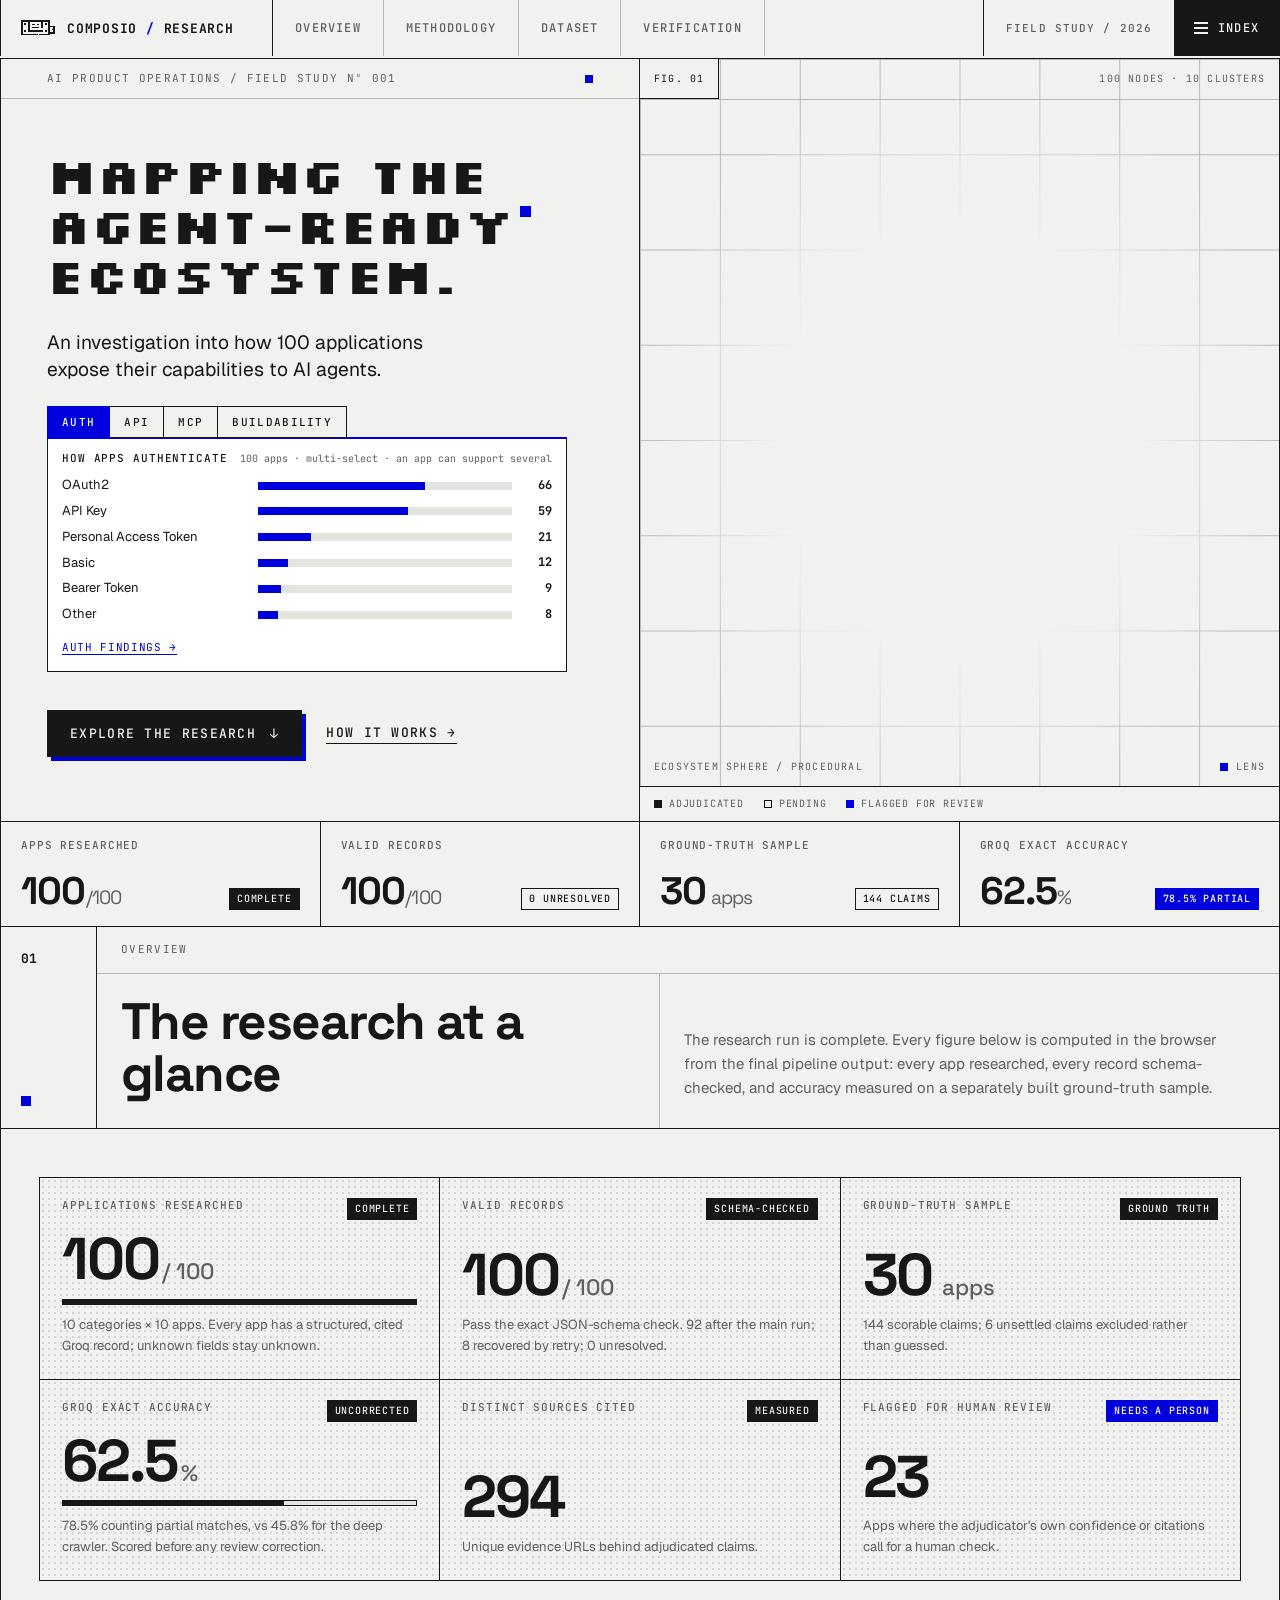
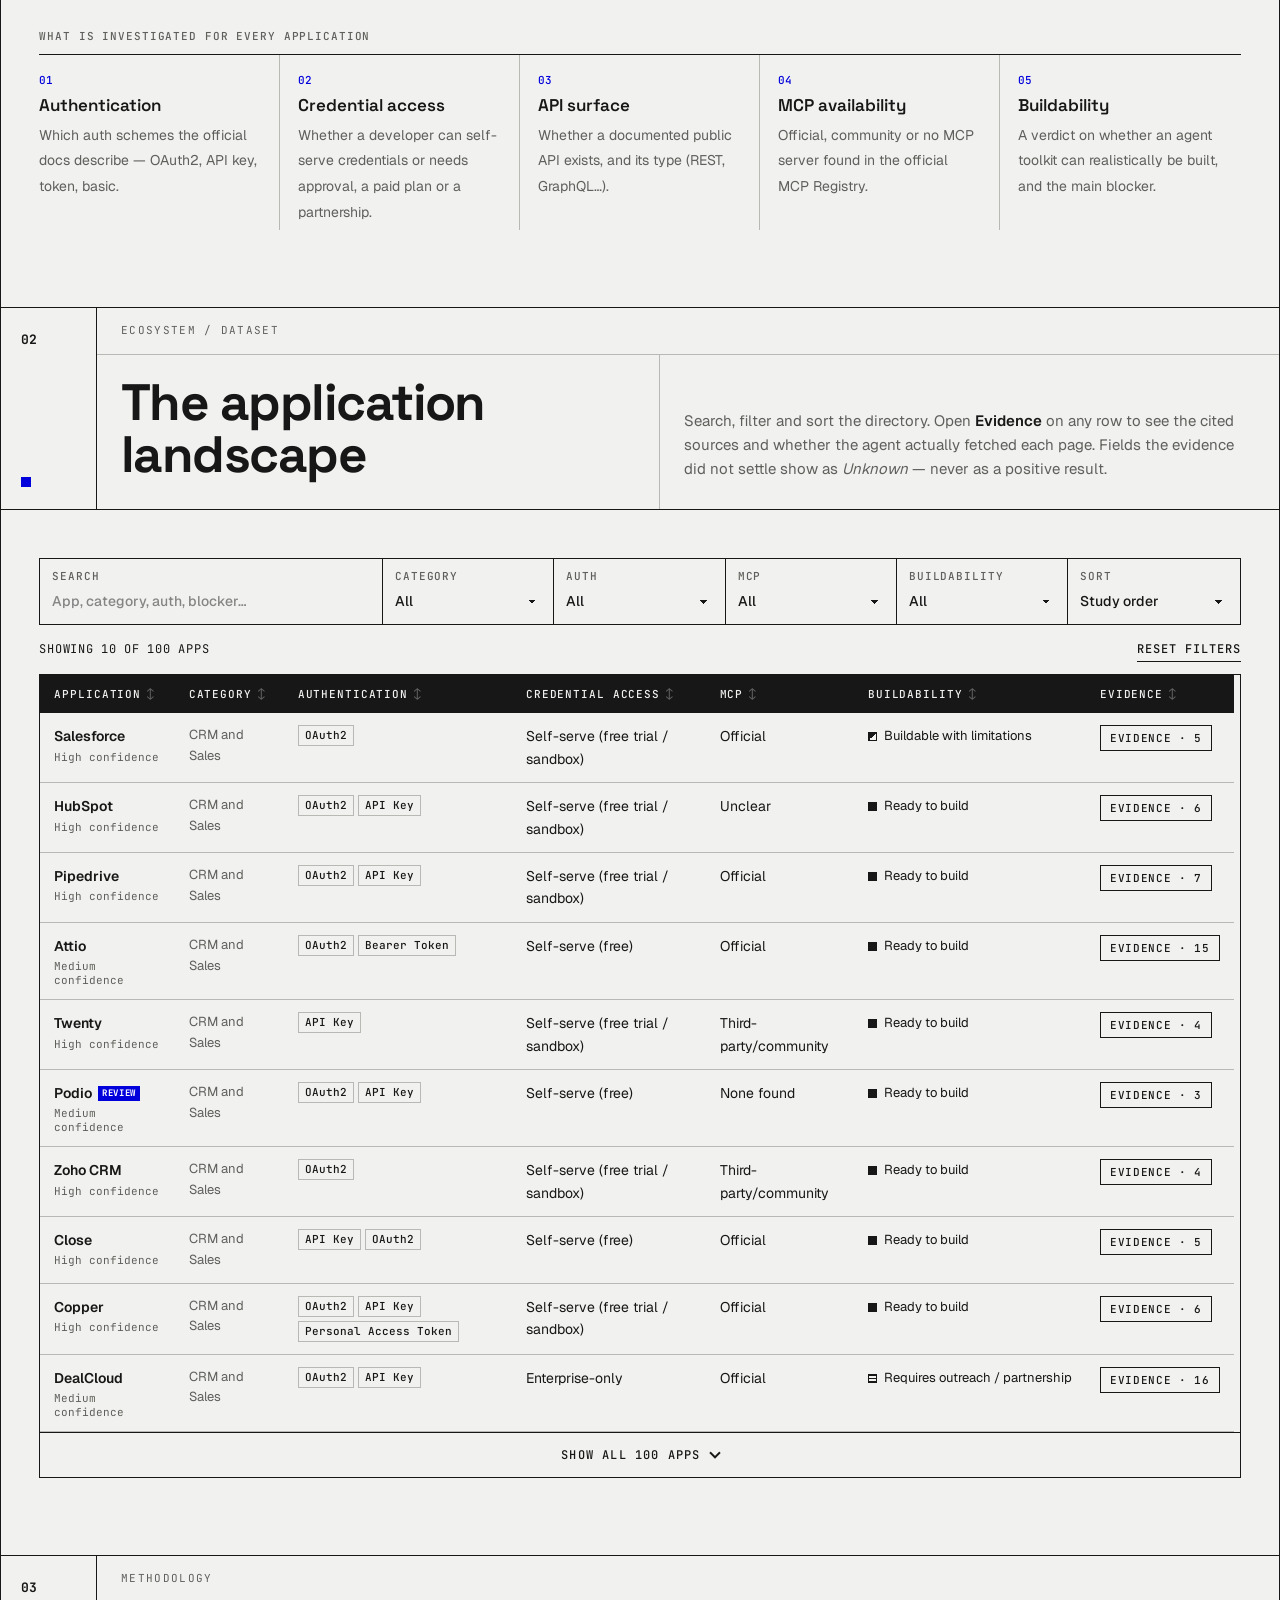
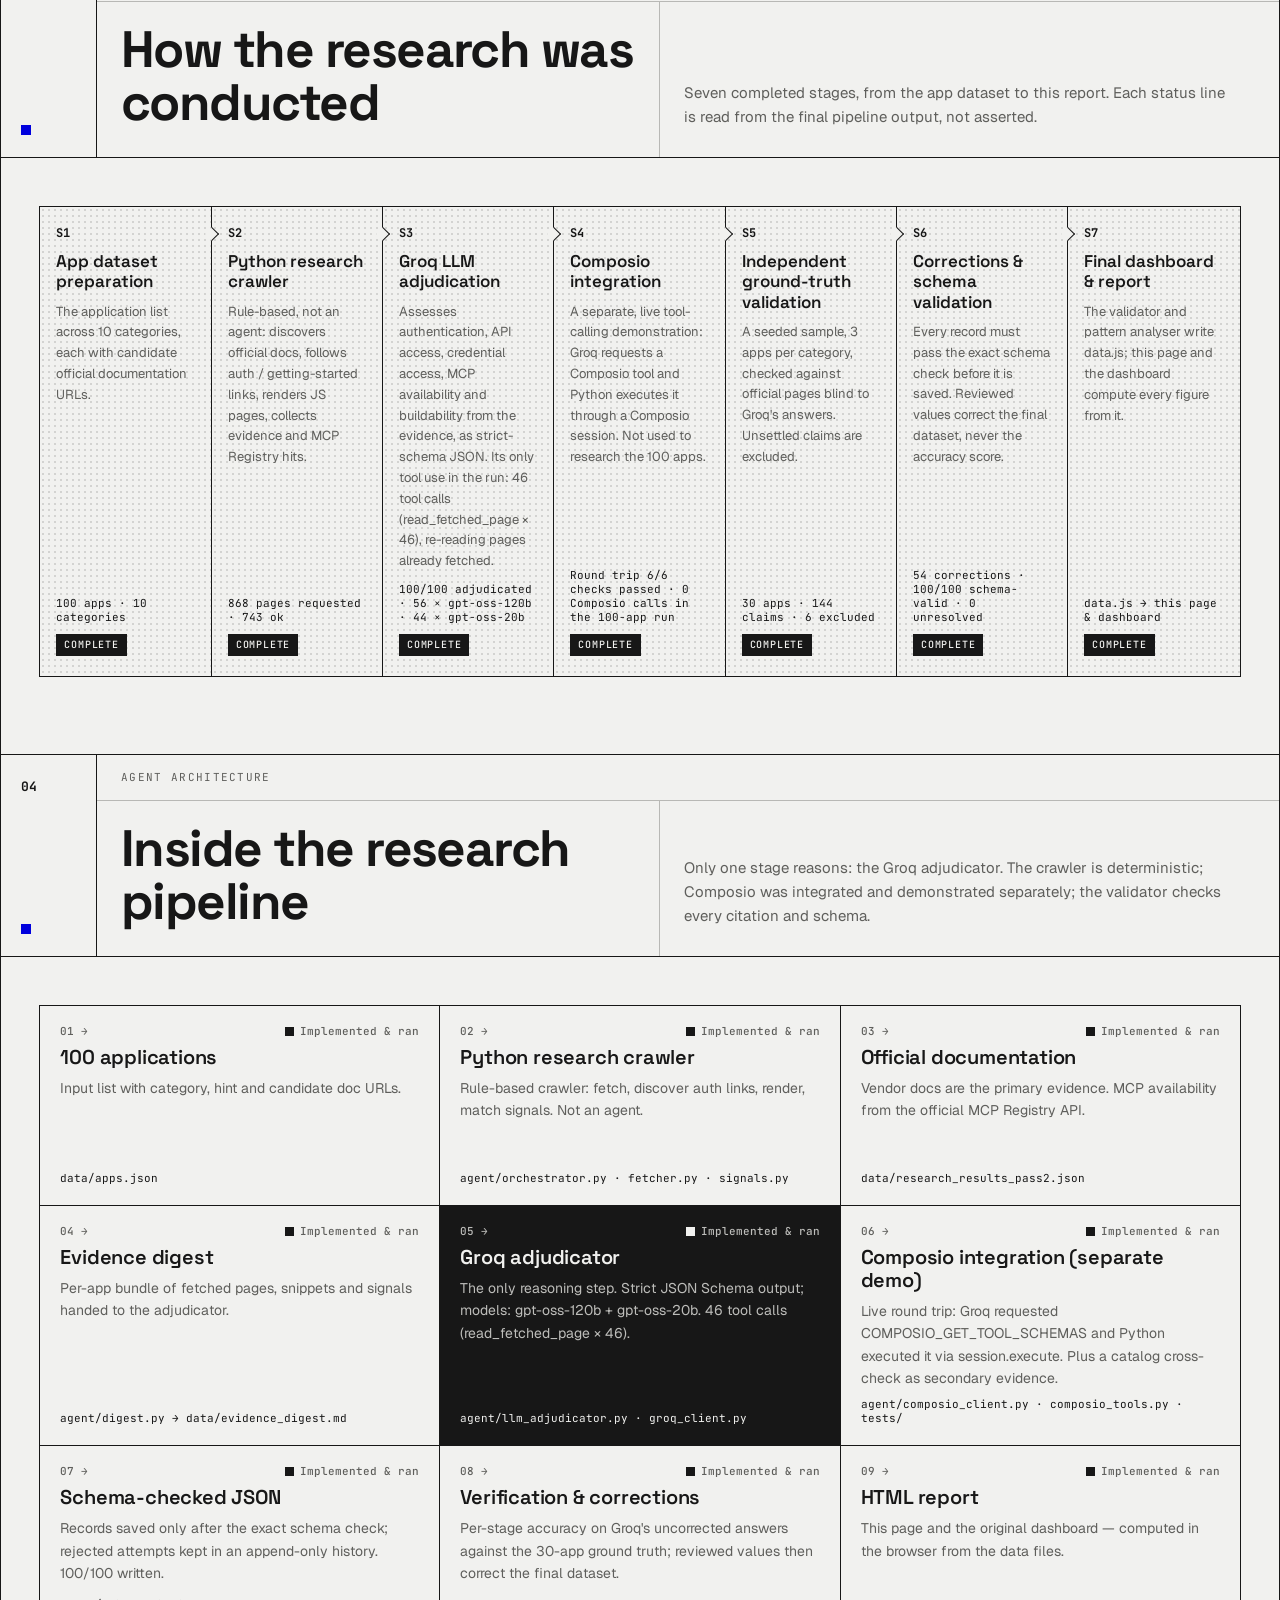
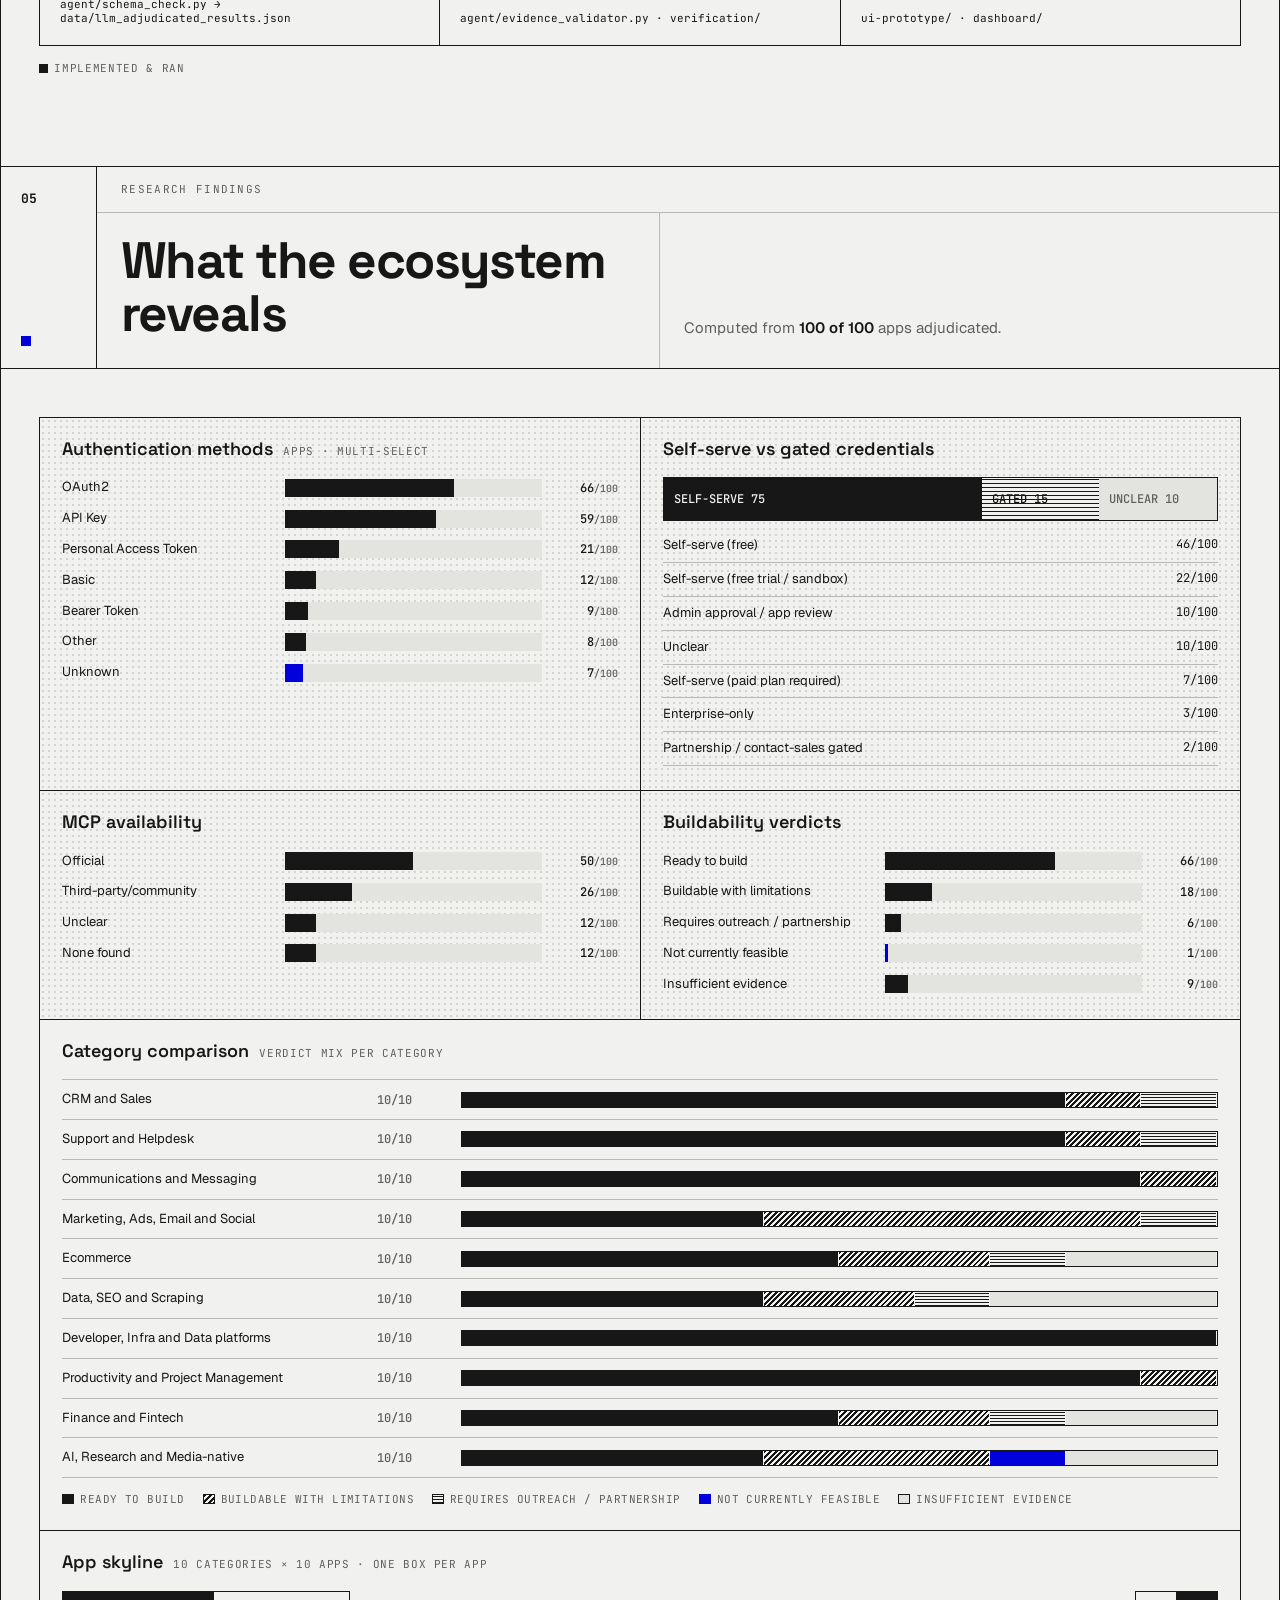
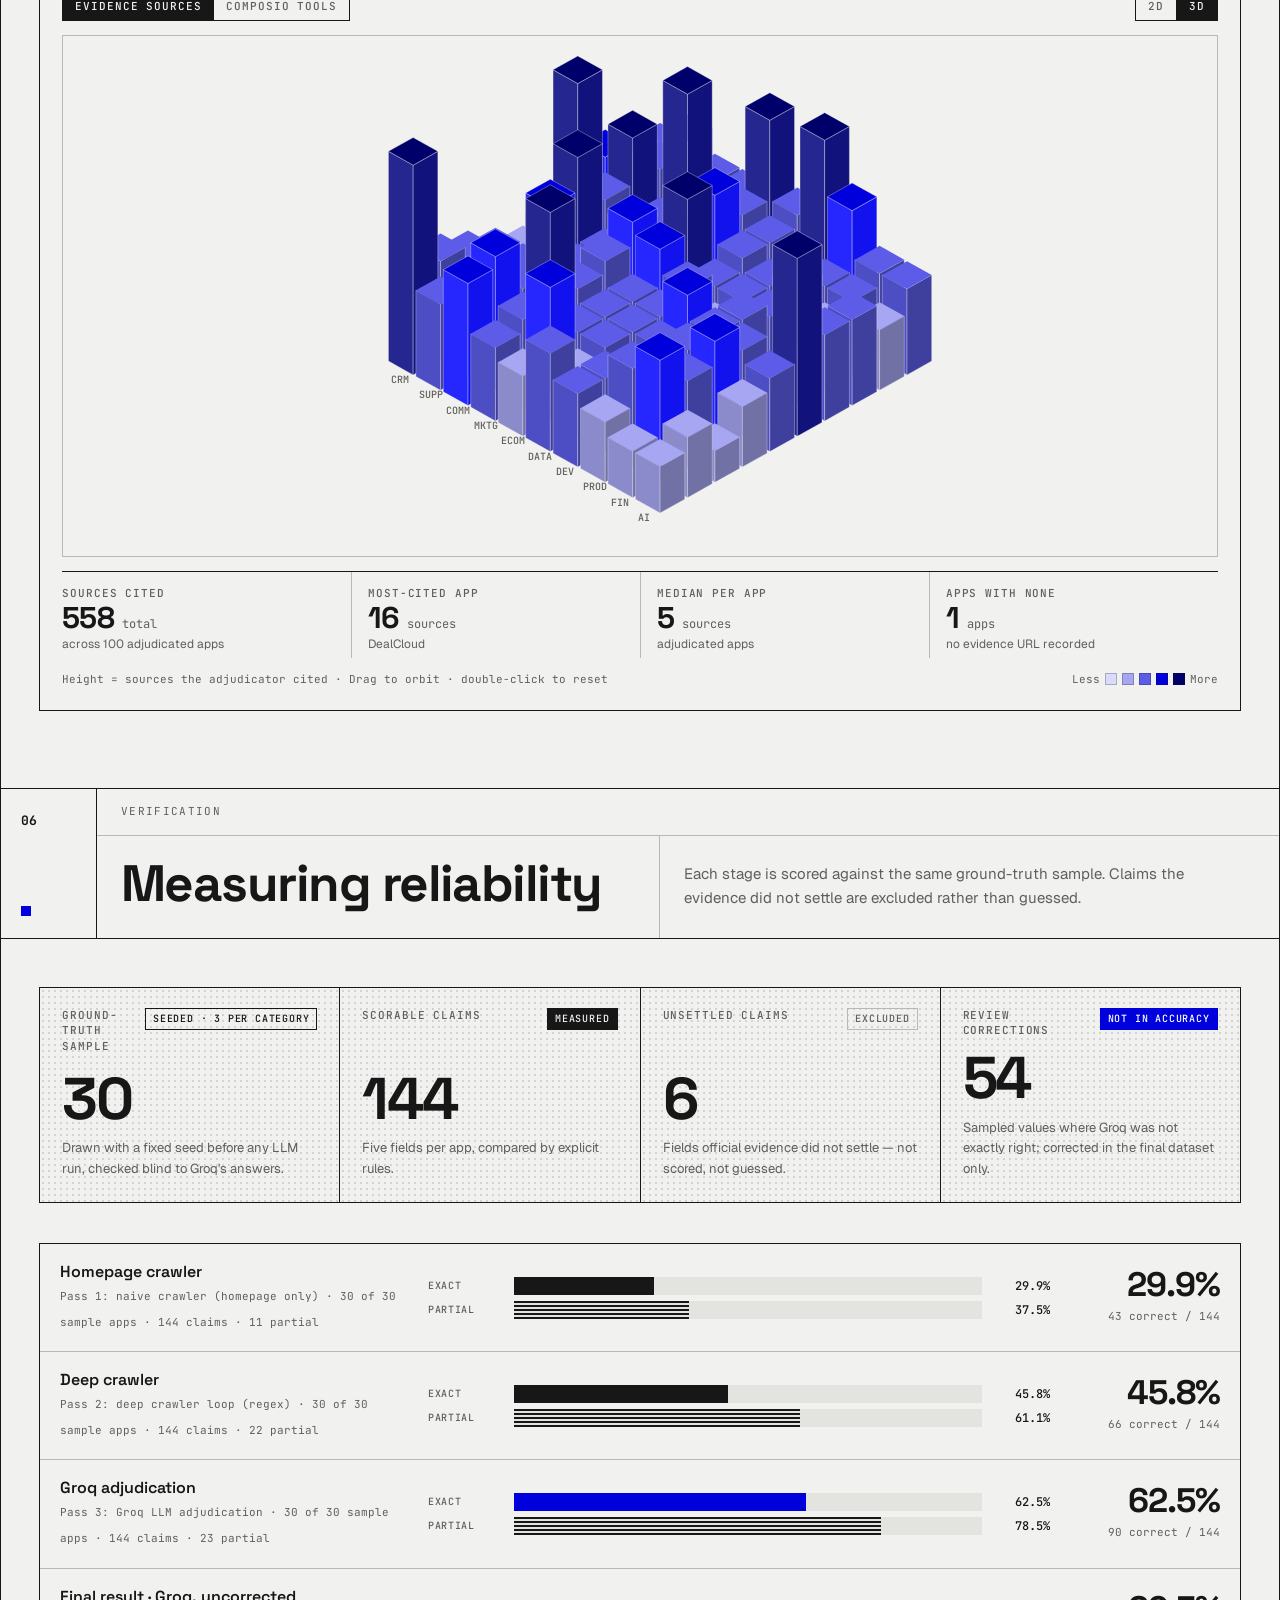
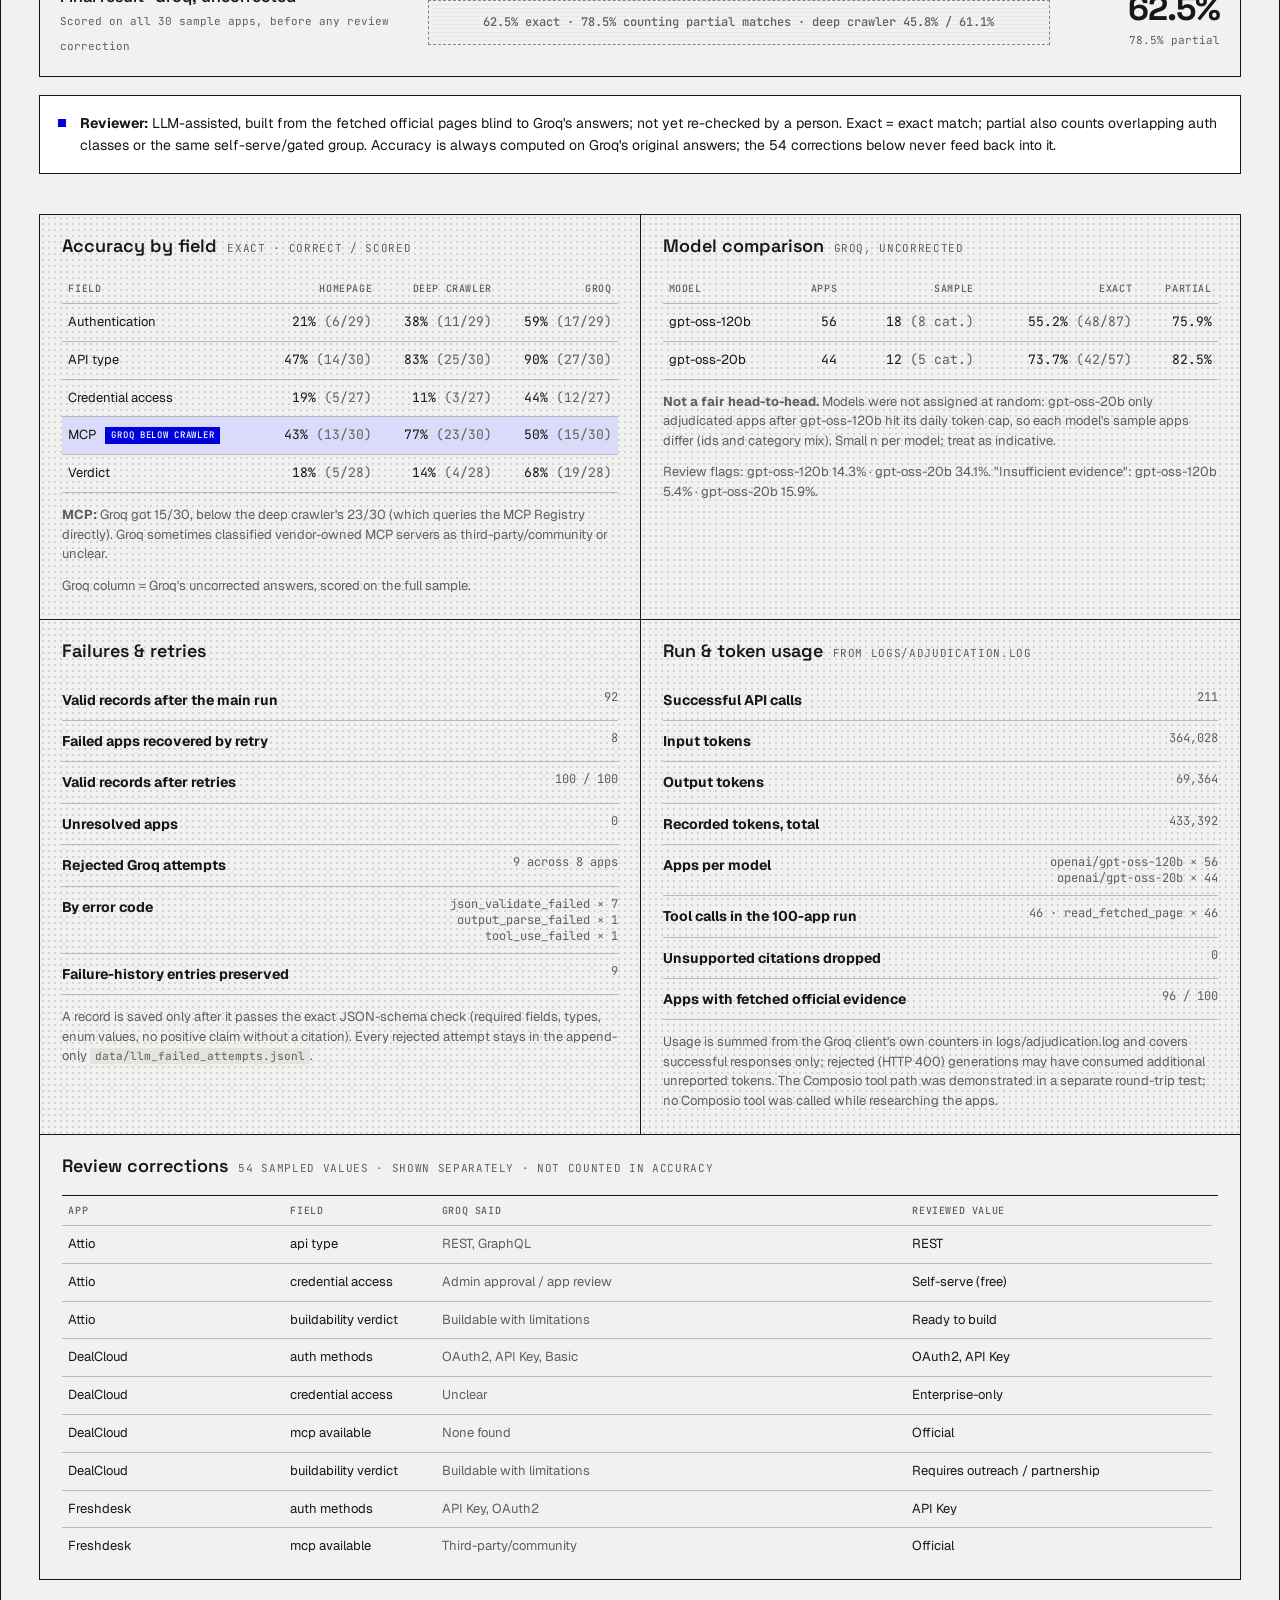
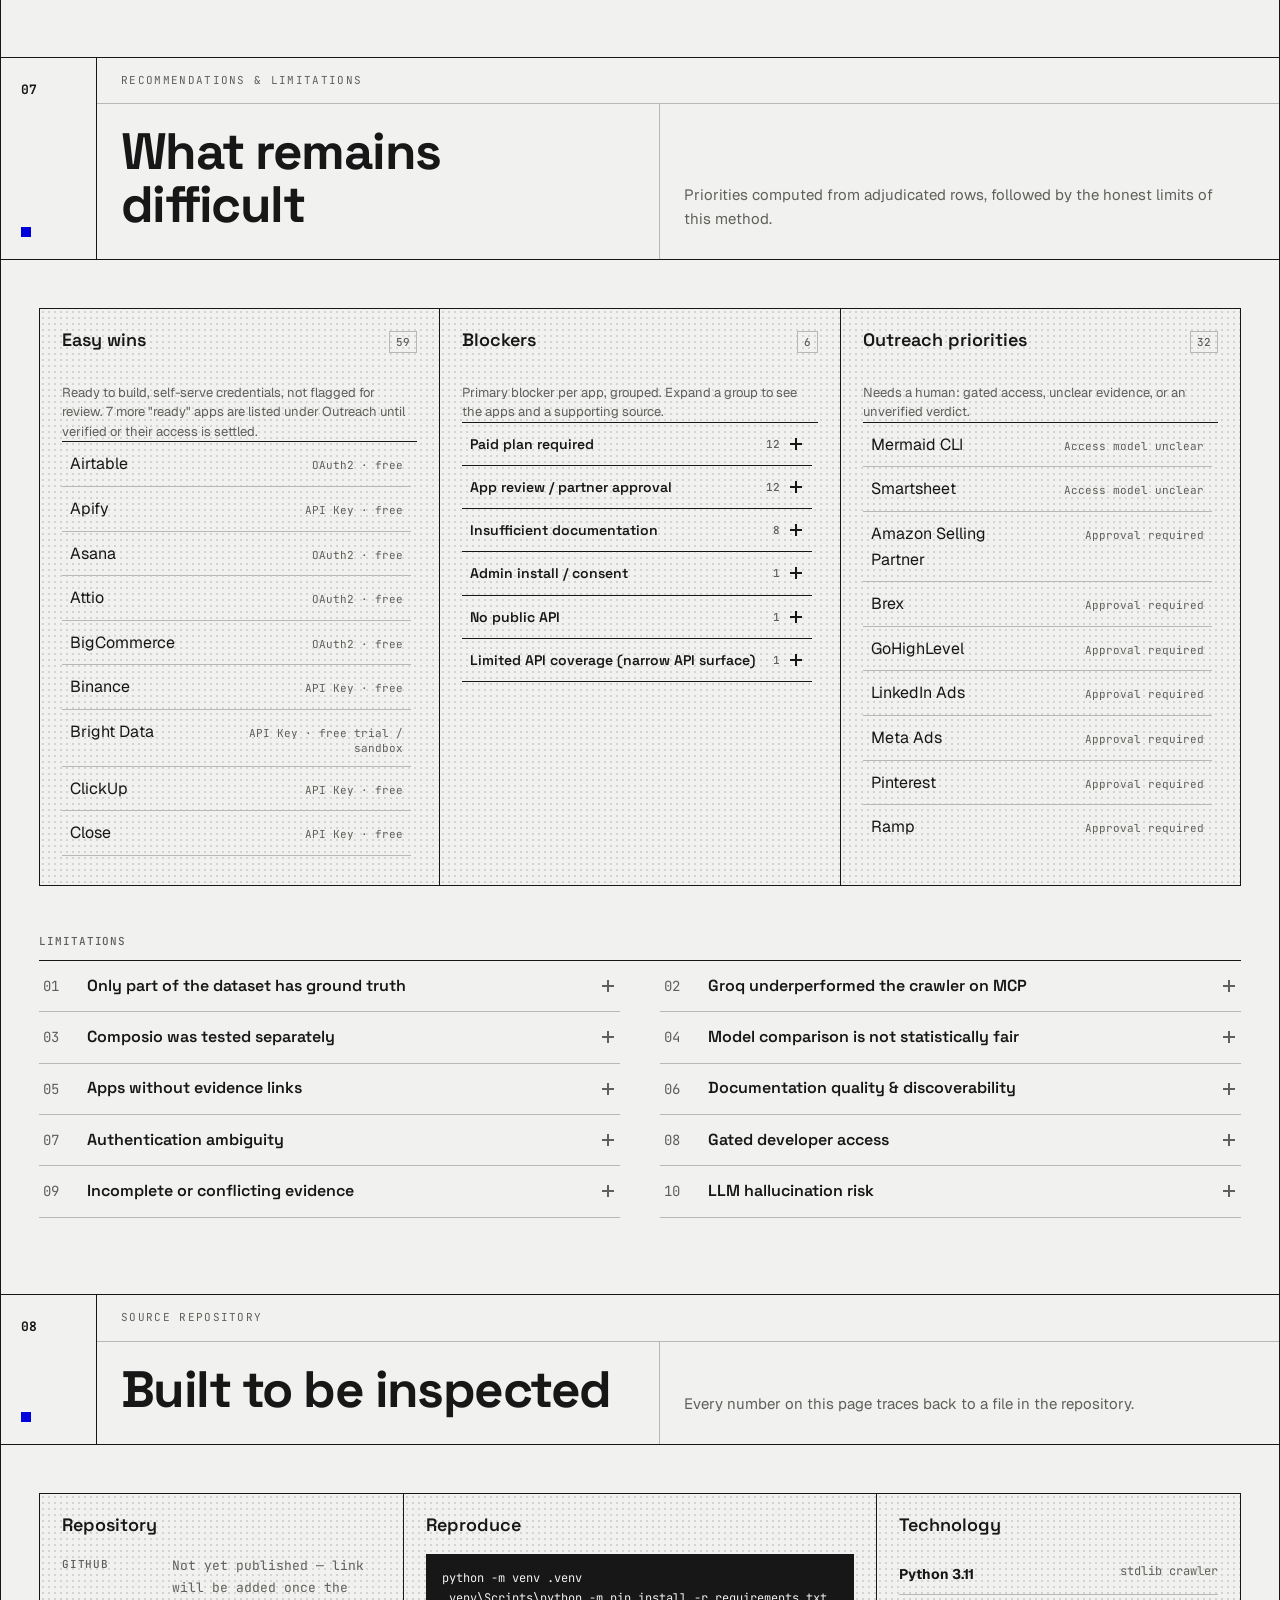
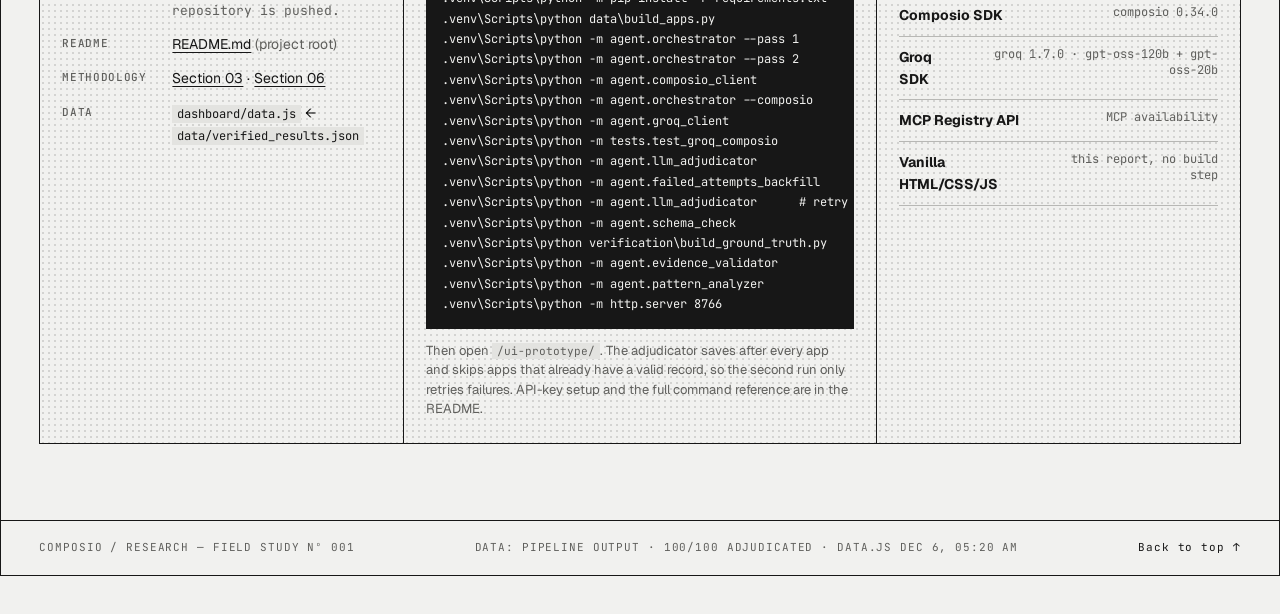
==== commit 7c588b61: "Prepare case study for Vercel deployment" ====
--- a/ui-prototype/index.html
+++ b/ui-prototype/index.html
@@ -375,7 +375,8 @@
 <button class="to-top" id="to-top" type="button" aria-label="Back to top" hidden>↑</button>
 
 <!-- Real pipeline output (read-only). If missing, app.js falls back to data/sample-data.json -->
-<script src="../dashboard/data.js" onerror="window.__DATA_JS_MISSING=true"></script>
+<script src="/dashboard/data.js" onerror="window.__DATA_JS_MISSING=true">
+</script>
 <script src="hero.js?v=20261124c"></script>
 <script src="skyline.js?v=20261124c"></script>
 <script src="app.js?v=20261124c"></script>
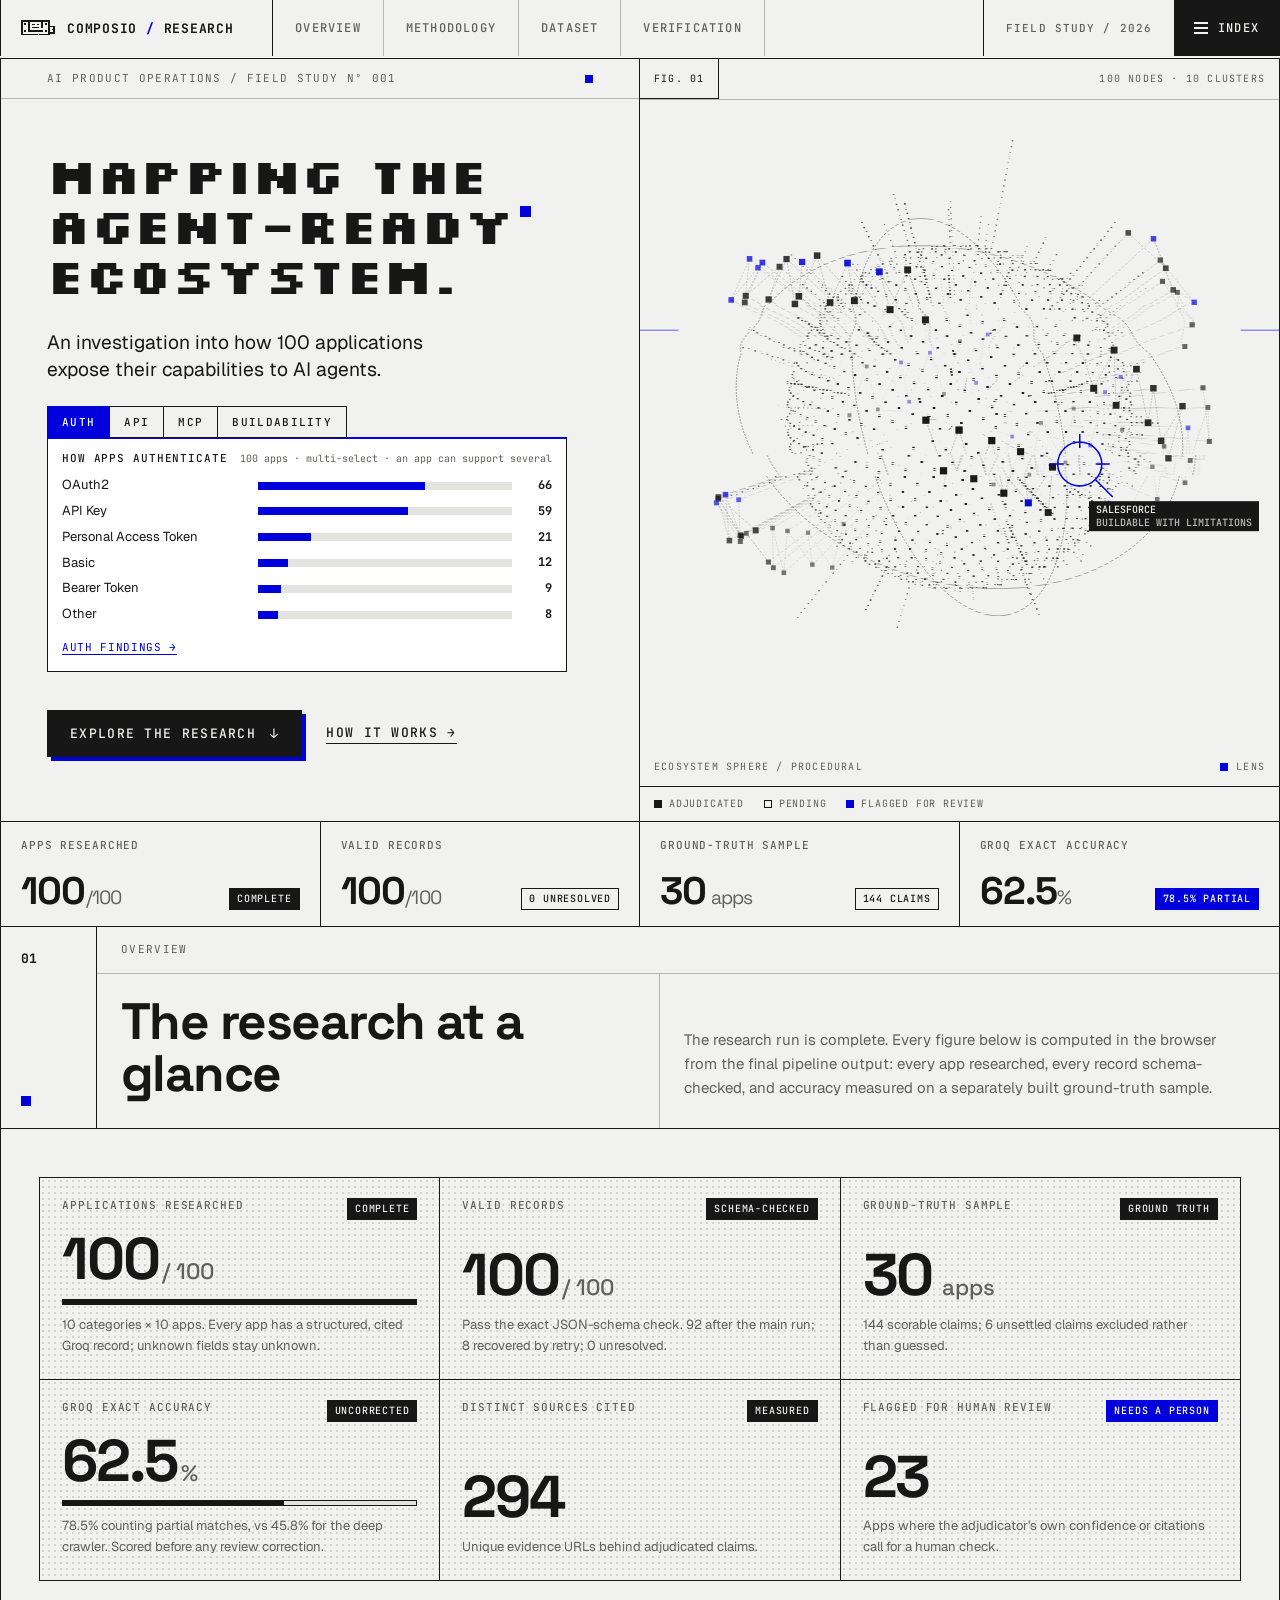
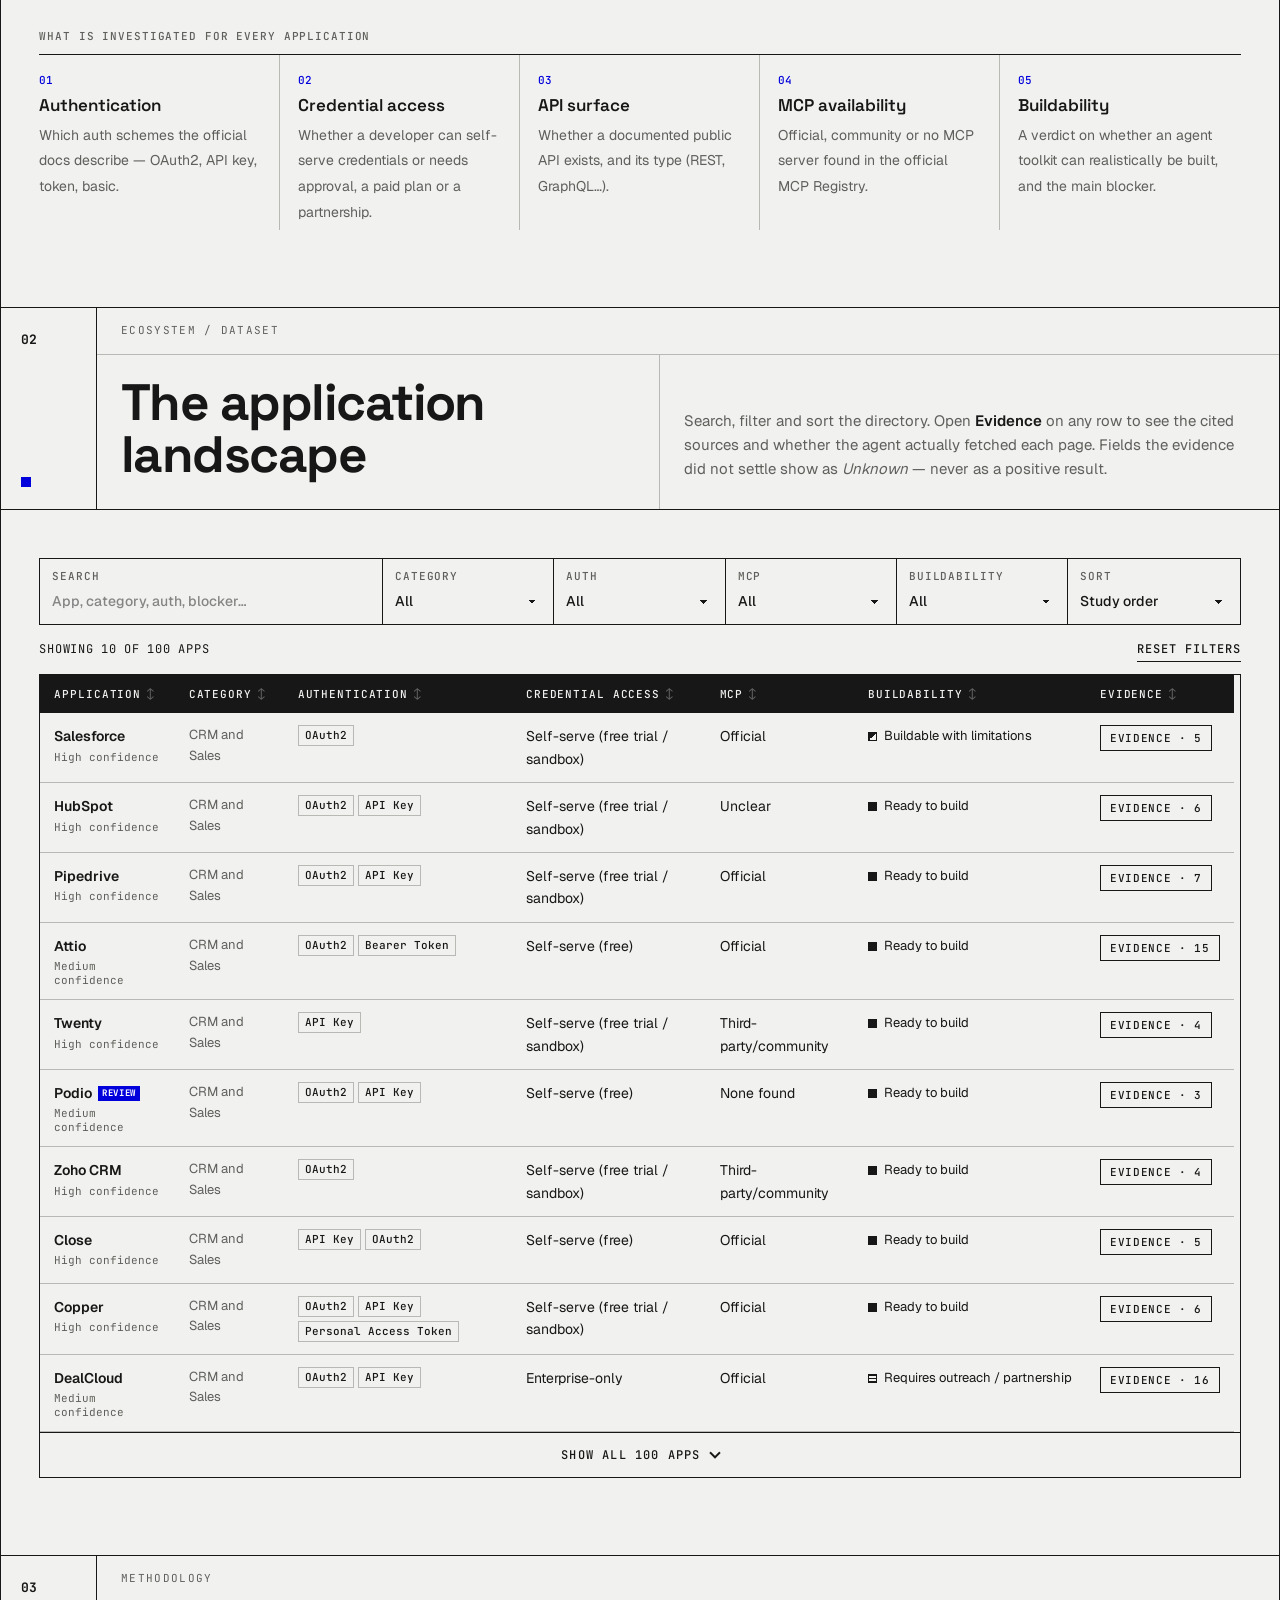
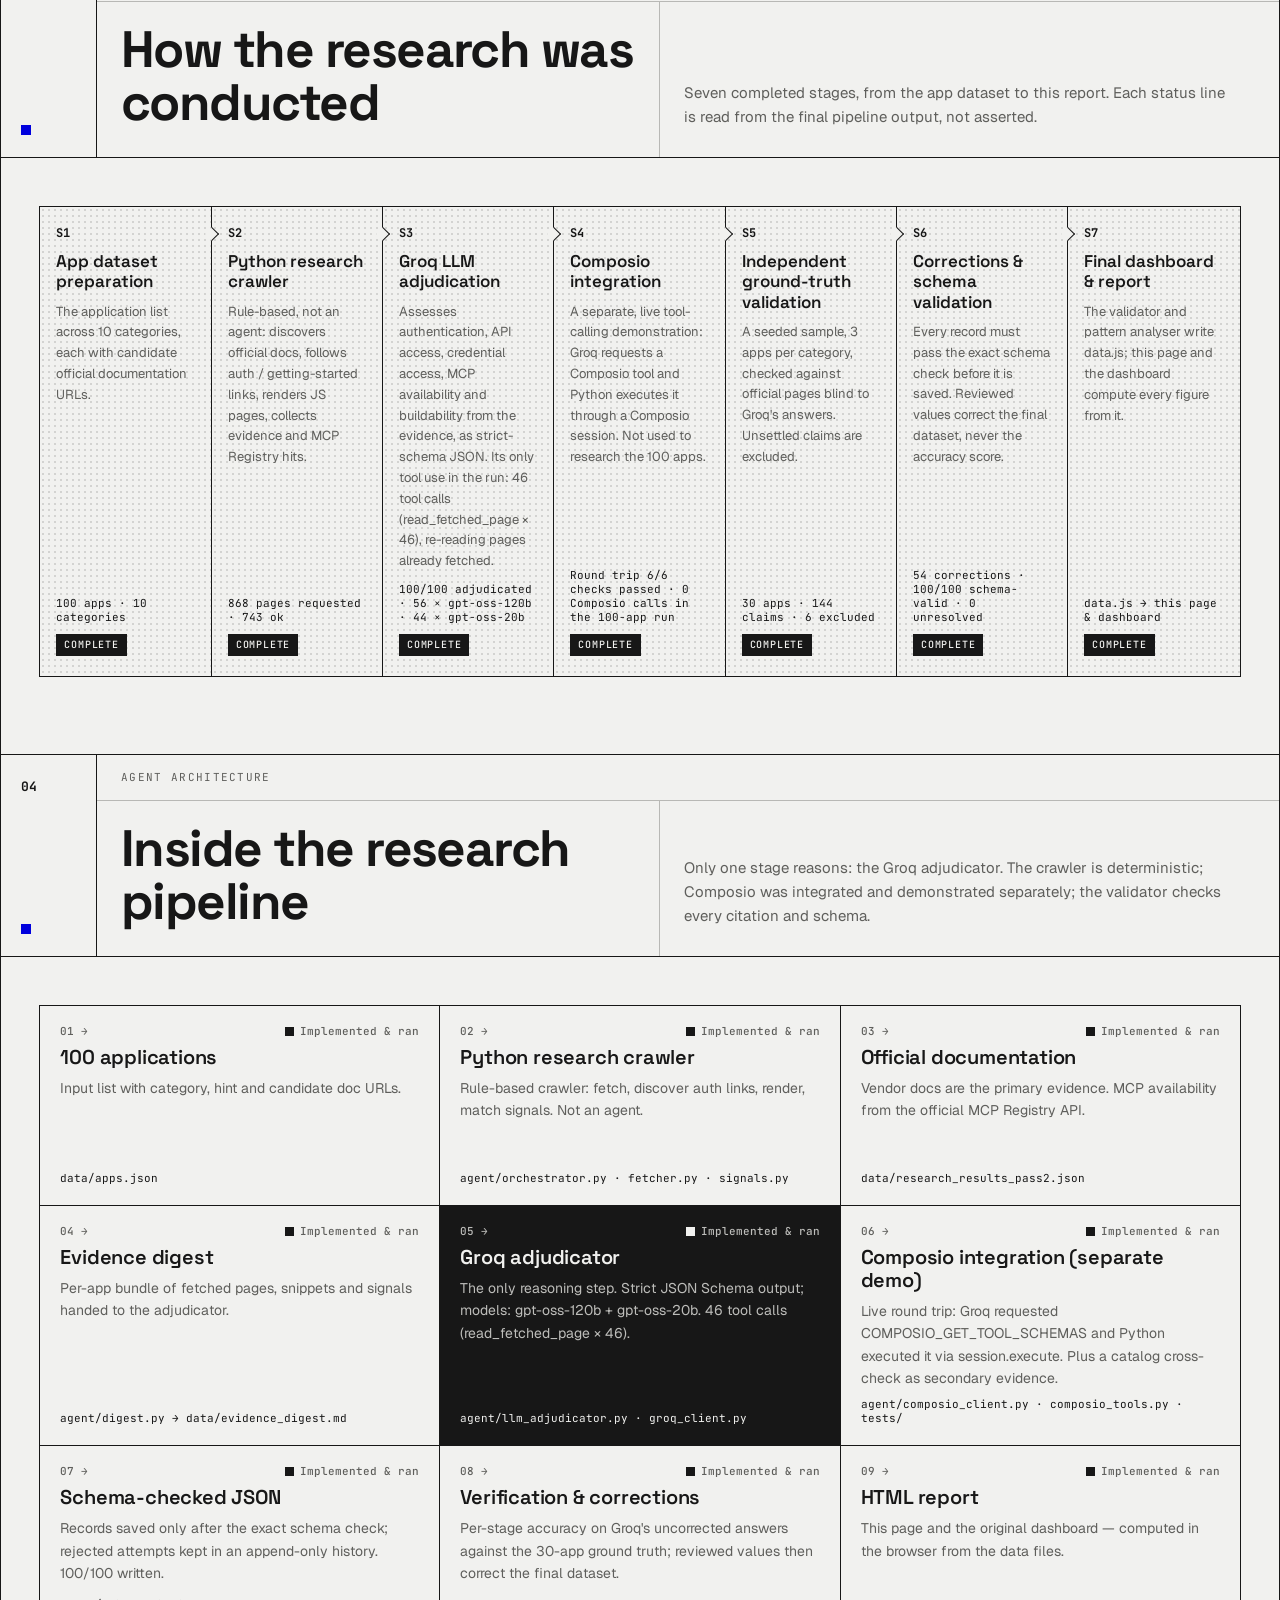
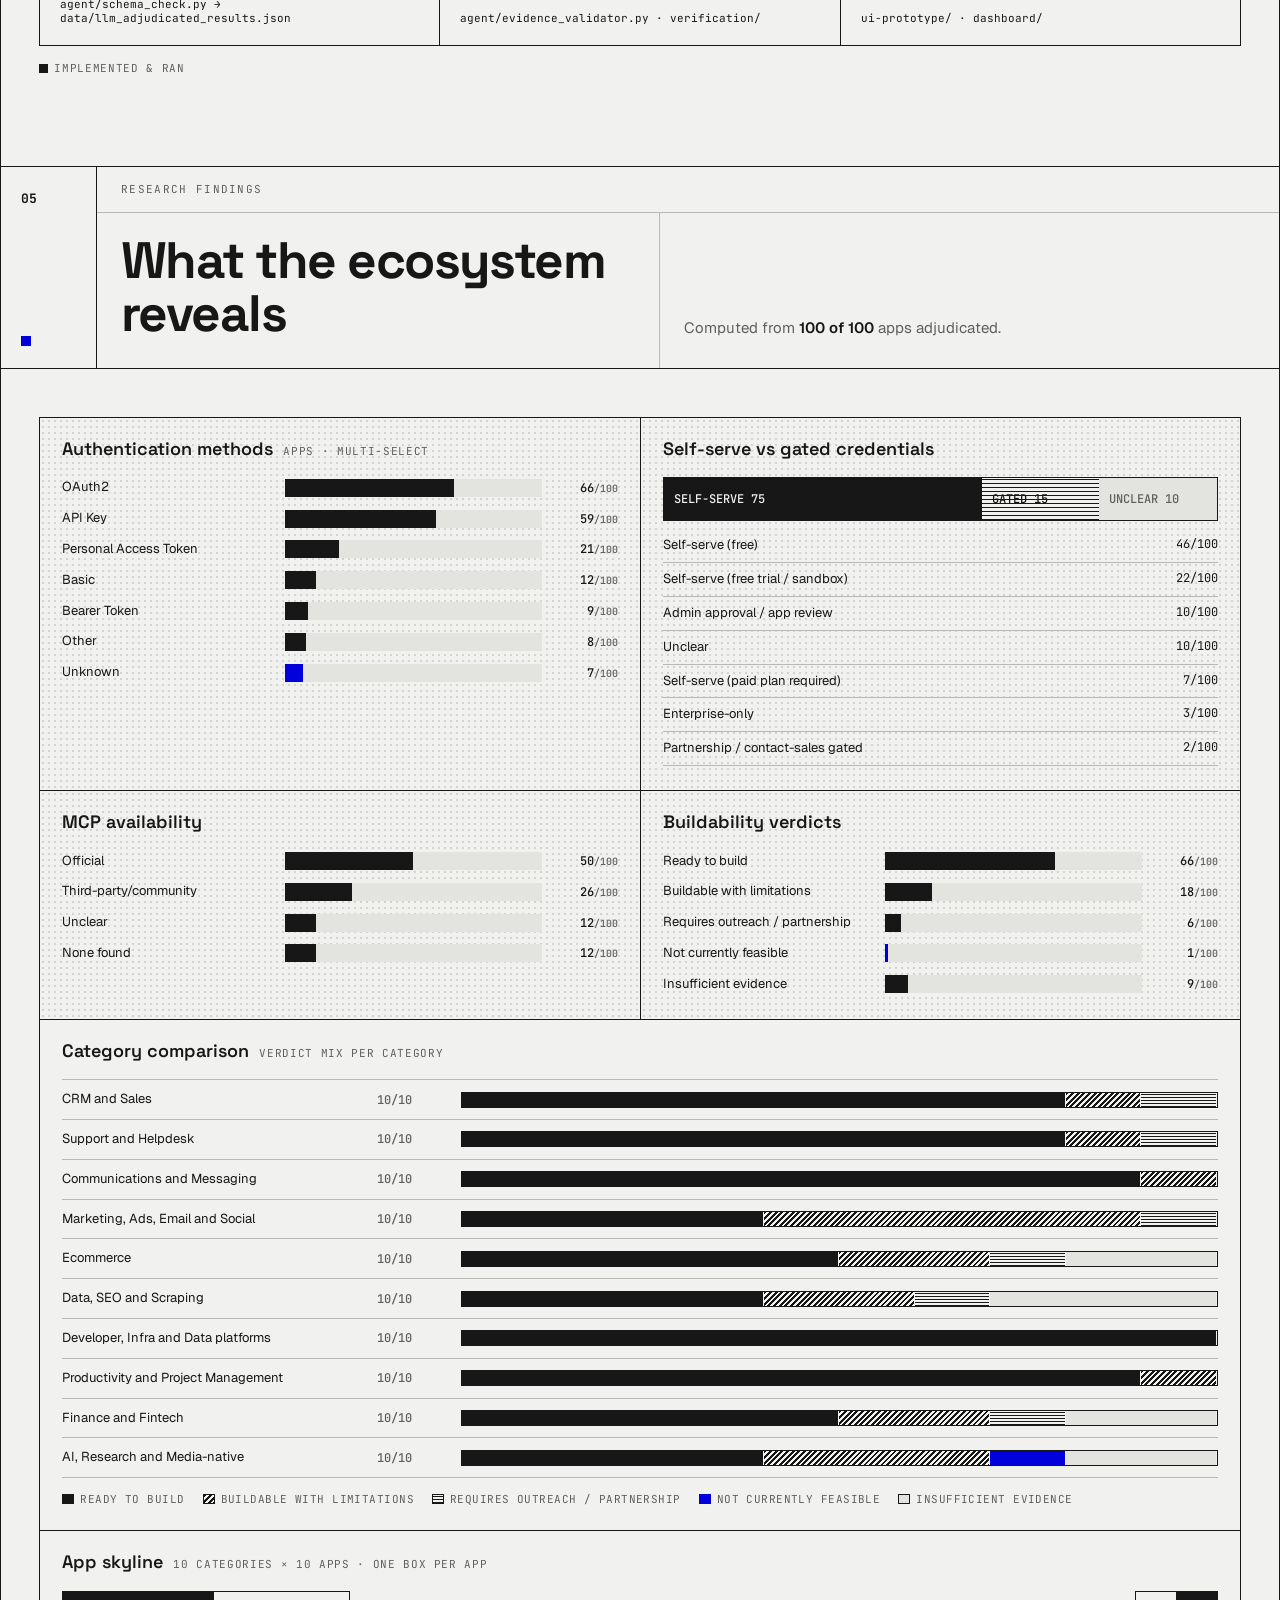
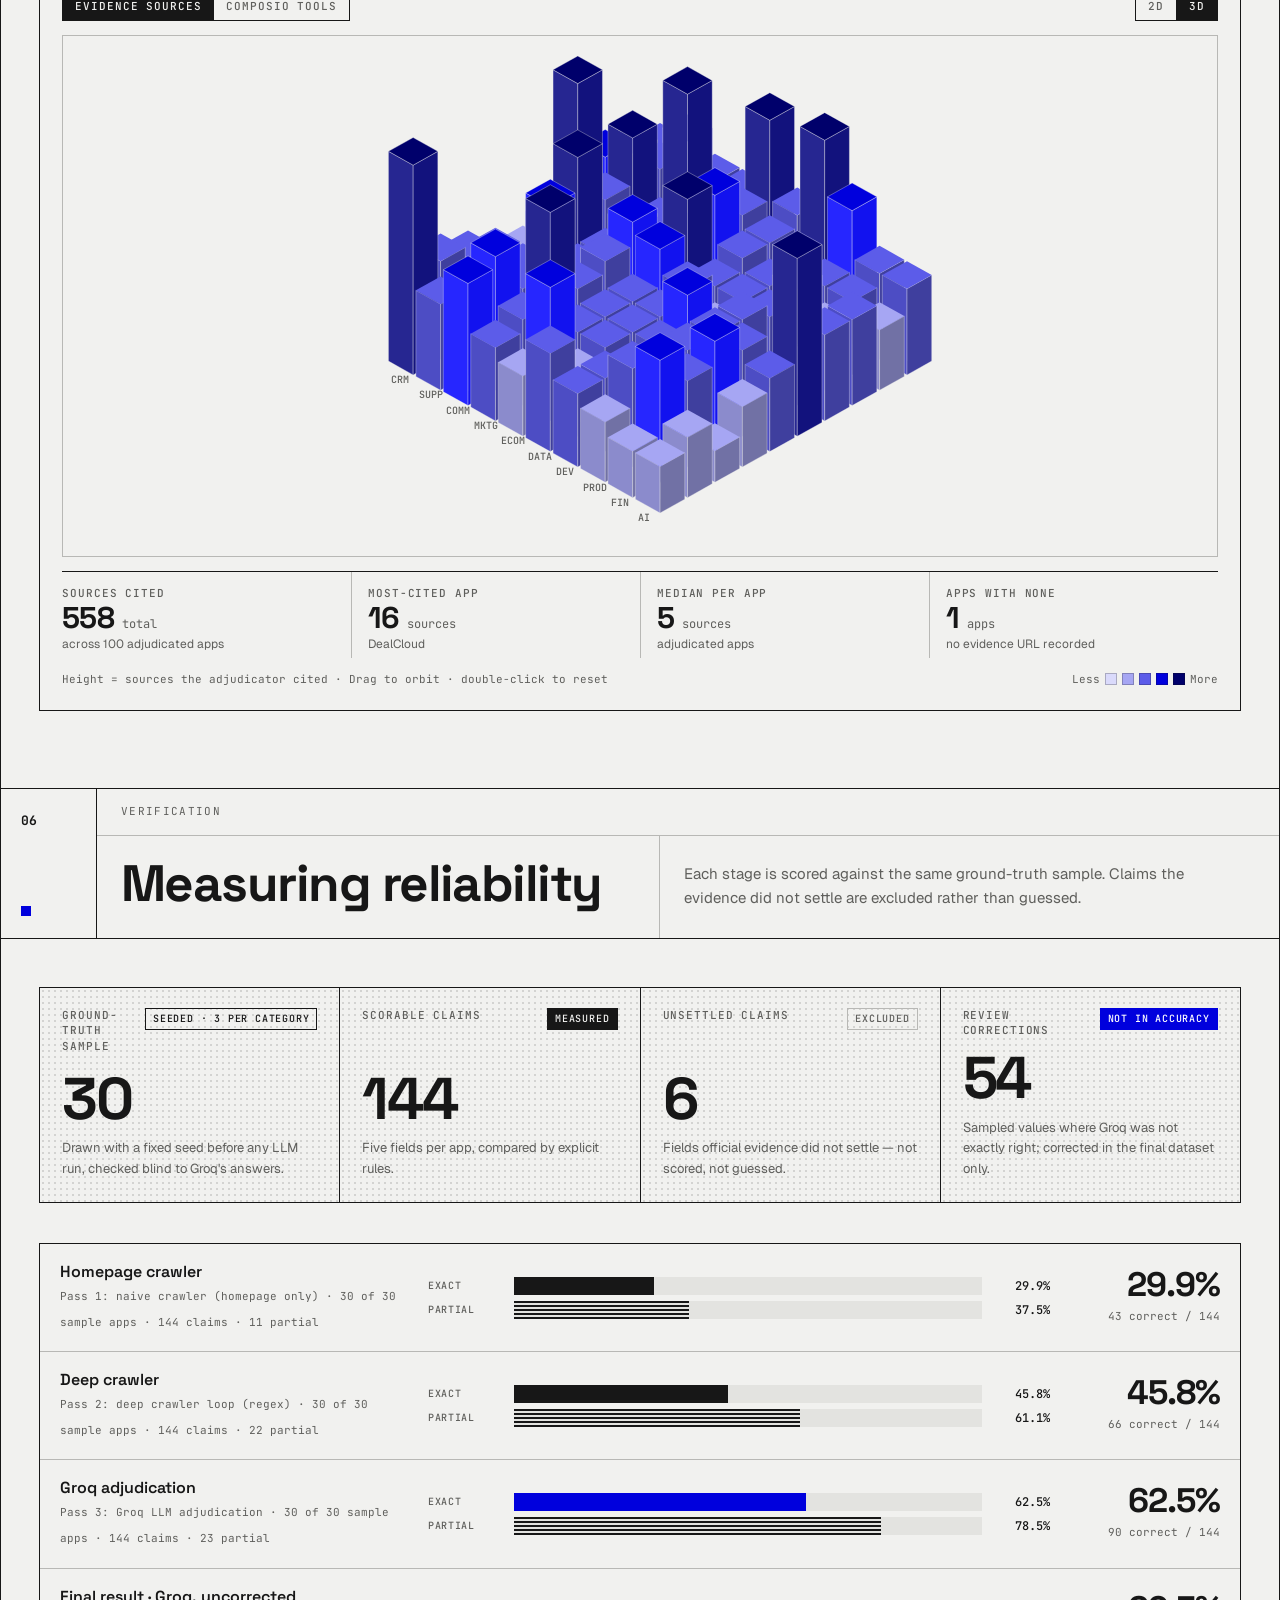
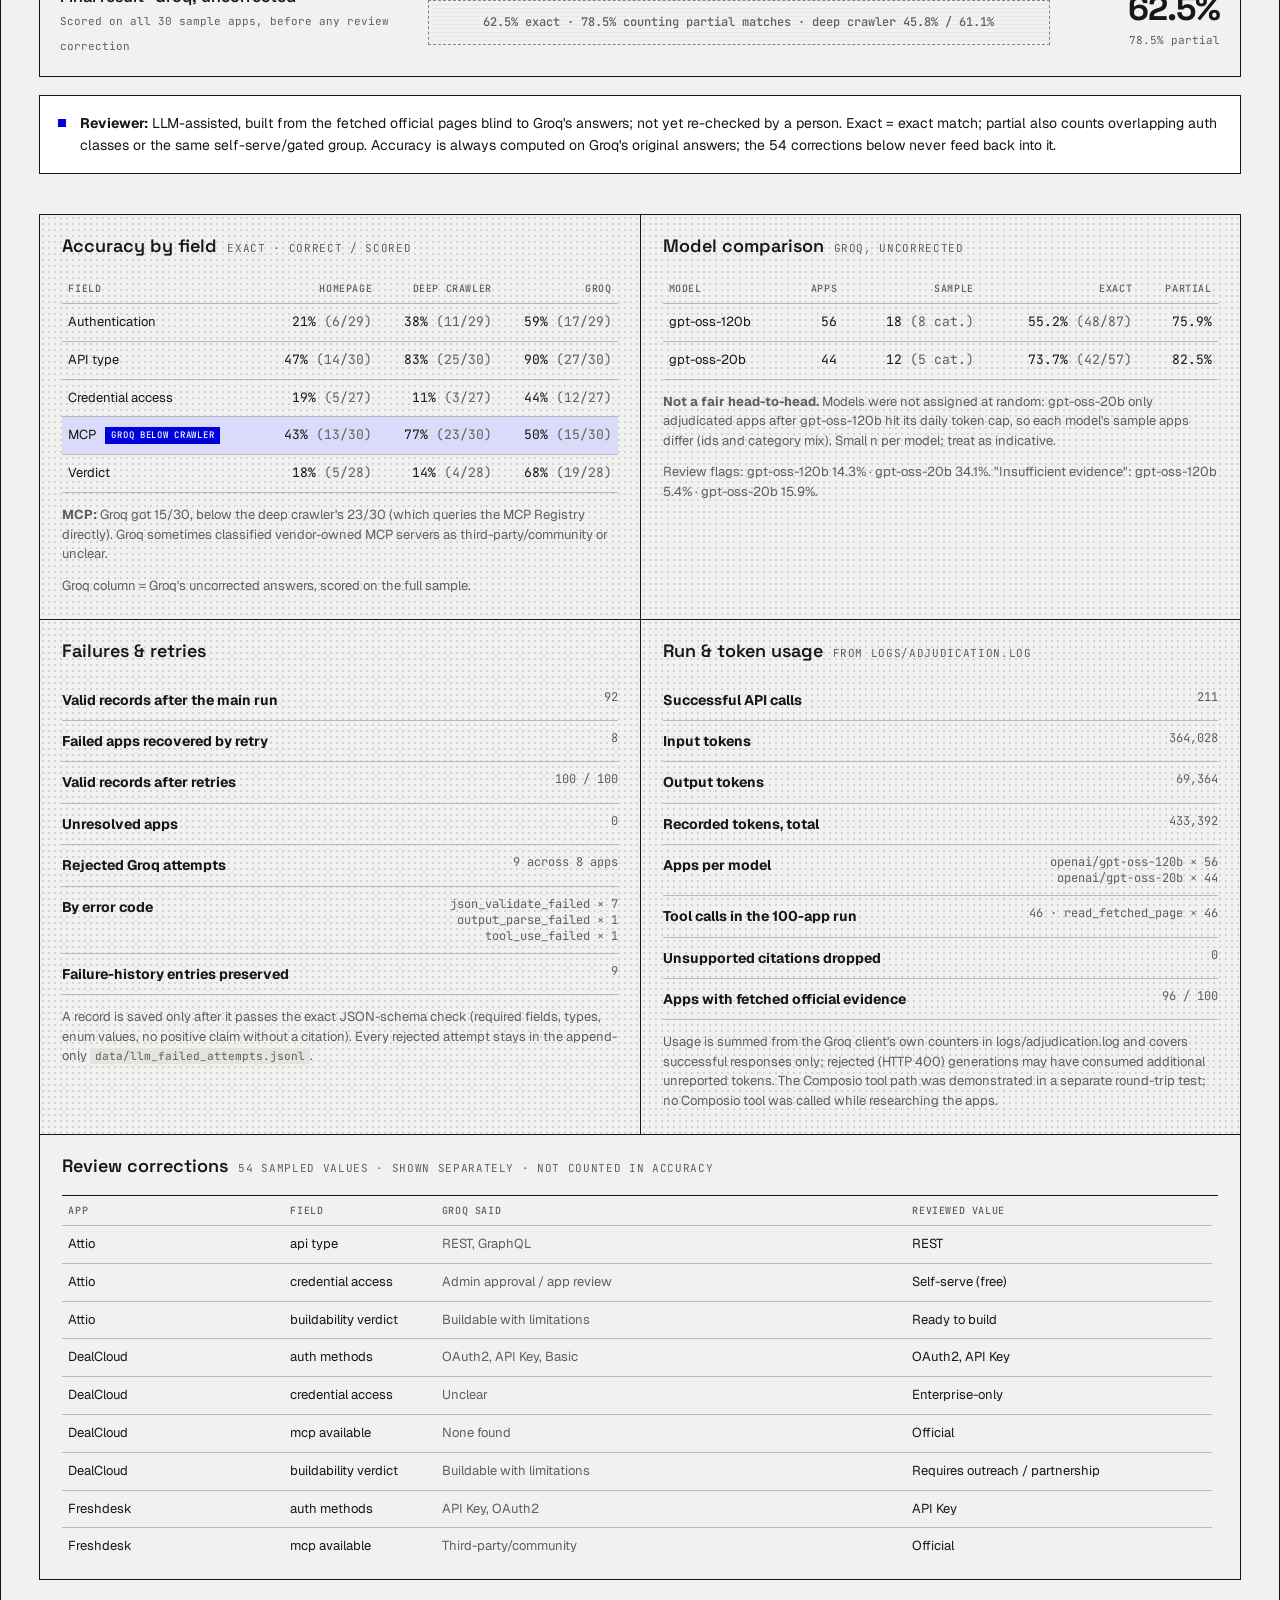
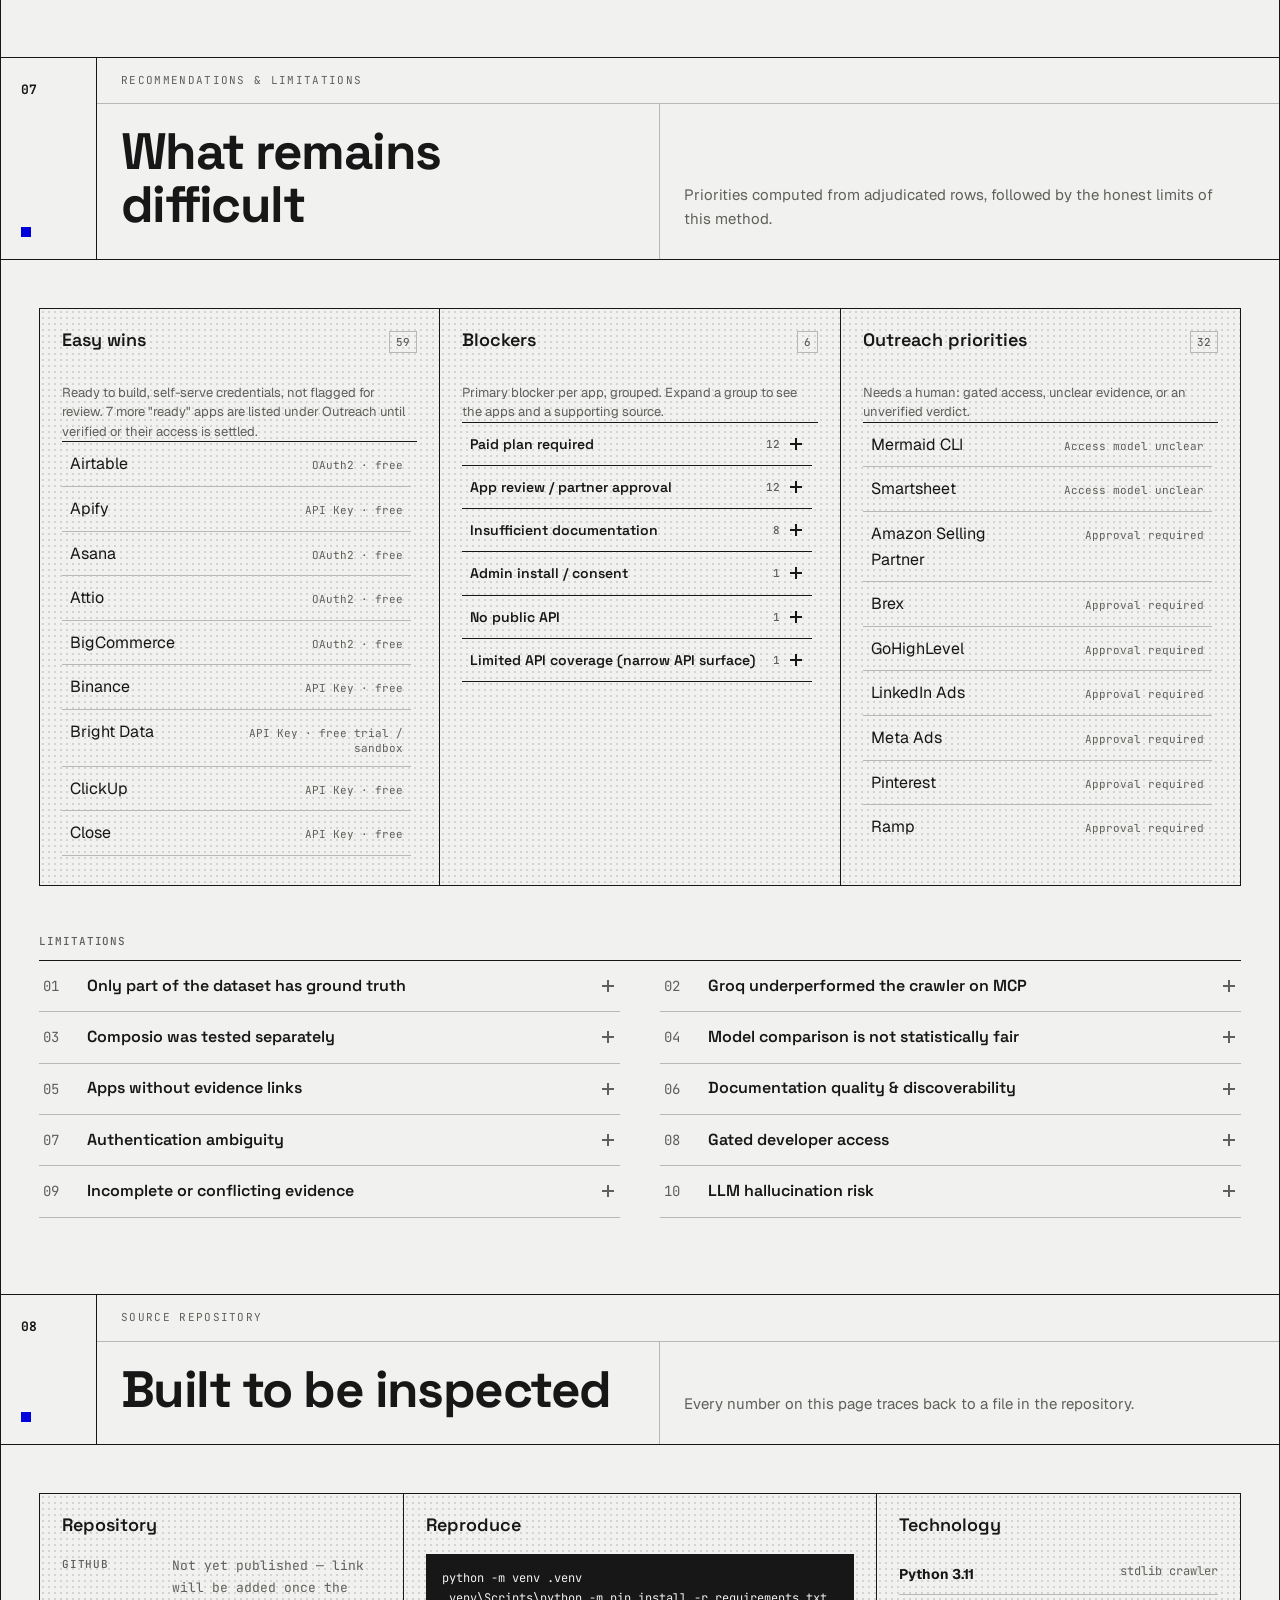
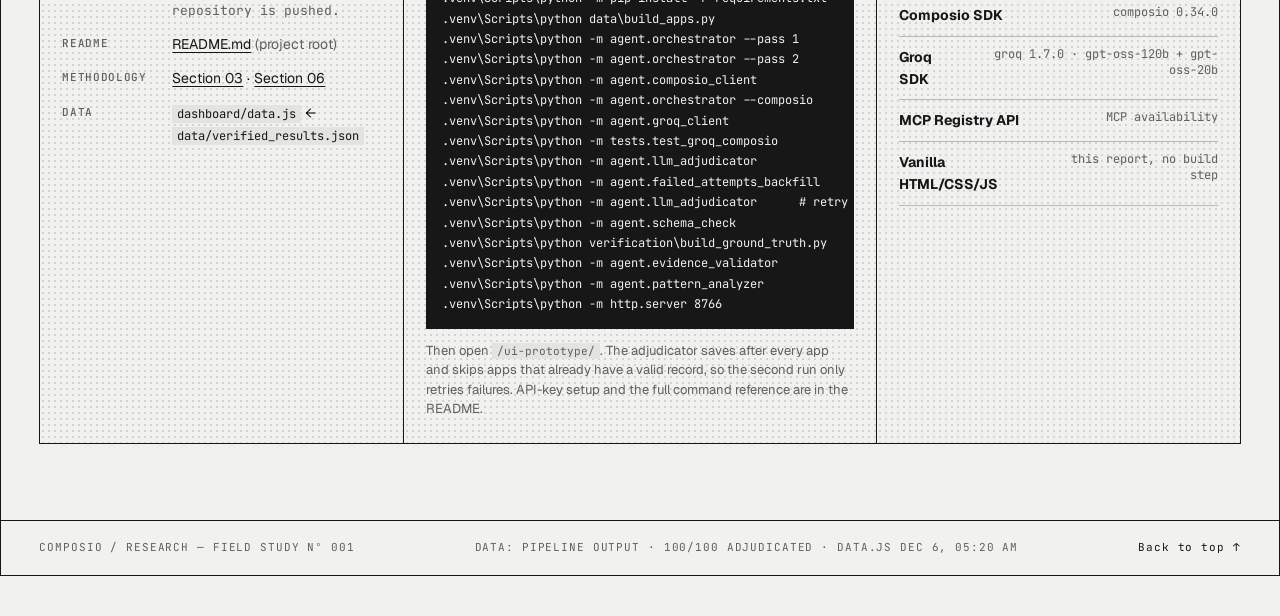
==== commit 1c6d23b1: "Fix asset paths for Vercel homepage rewrite" ====
--- a/ui-prototype/index.html
+++ b/ui-prototype/index.html
@@ -2,6 +2,7 @@
 <html lang="en">
 <head>
 <meta charset="utf-8">
+<base href="/ui-prototype/">
 <meta name="viewport" content="width=device-width, initial-scale=1">
 <title>Mapping the Agent-Ready Ecosystem — Composio Research Field Study Nº 001</title>
 <meta name="description" content="A field study of how 100 applications expose their capabilities to AI agents: authentication, credential access, API surface, MCP availability and buildability.">
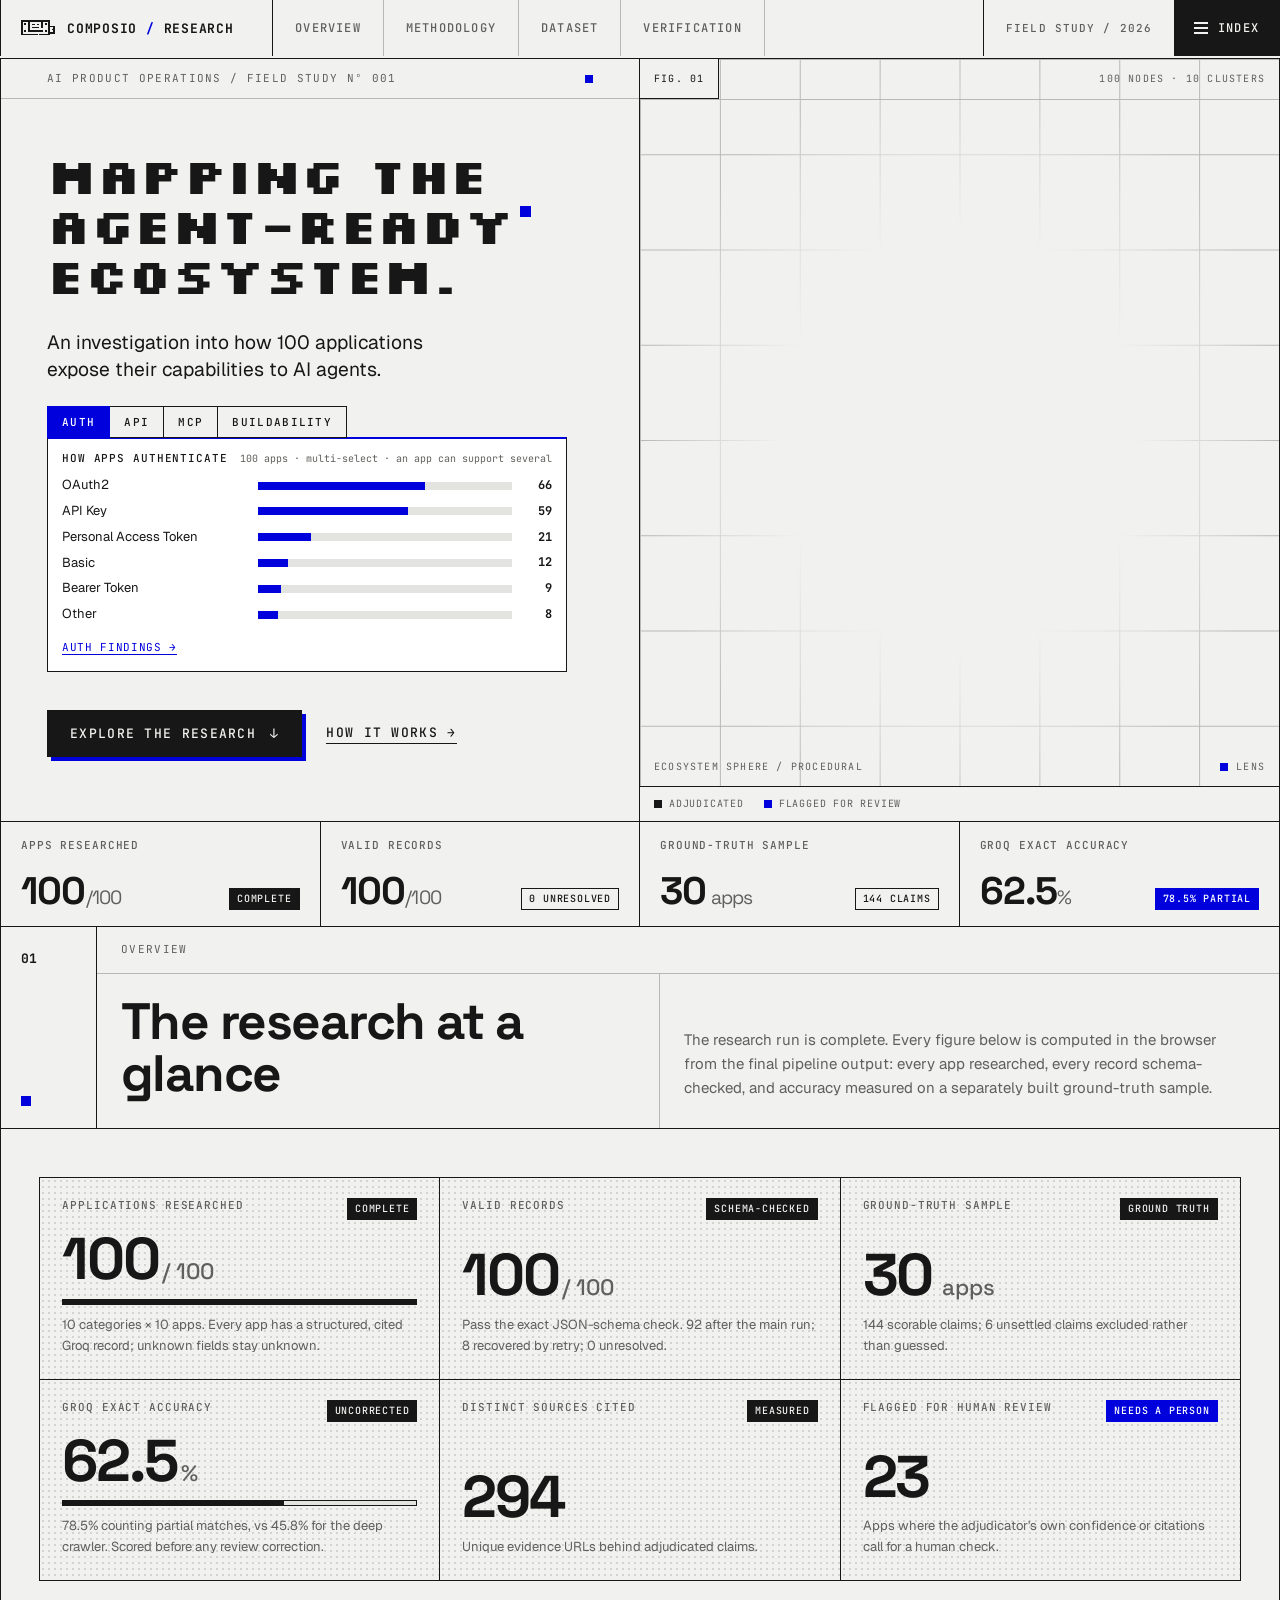
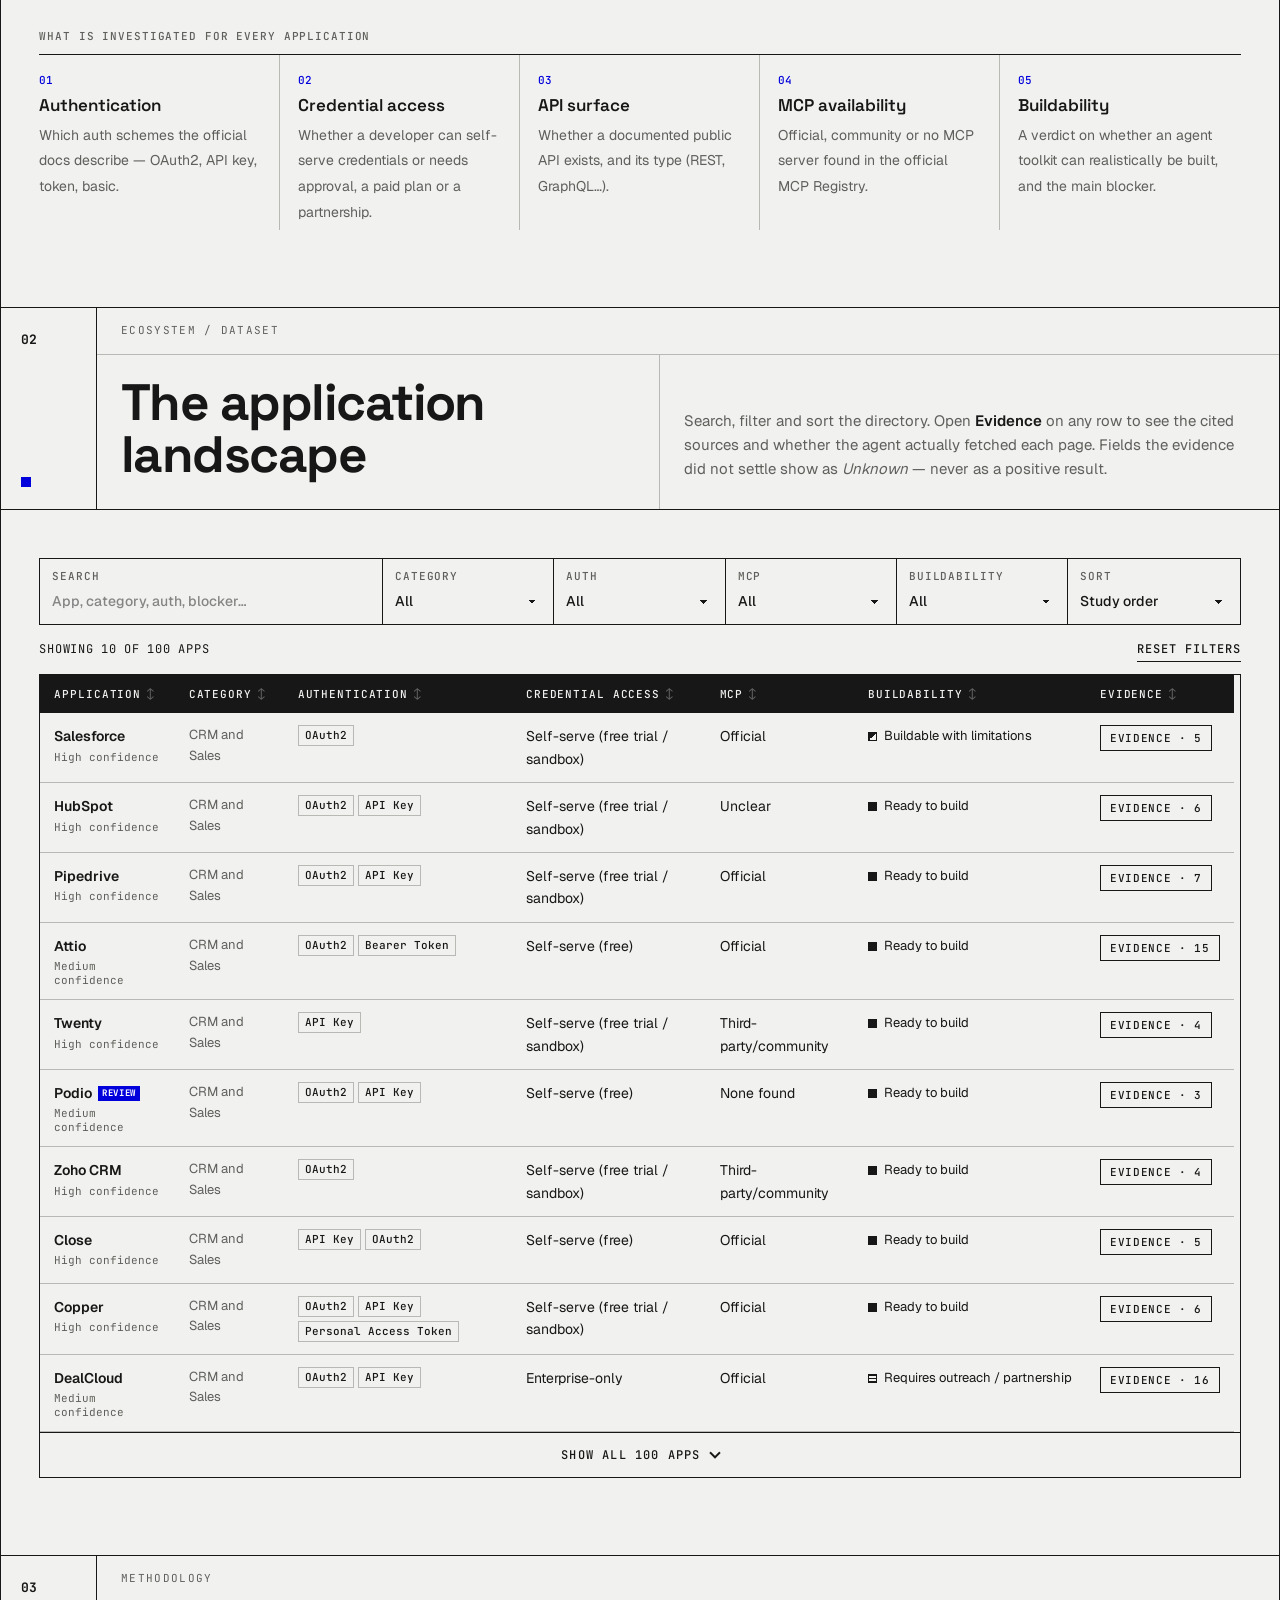
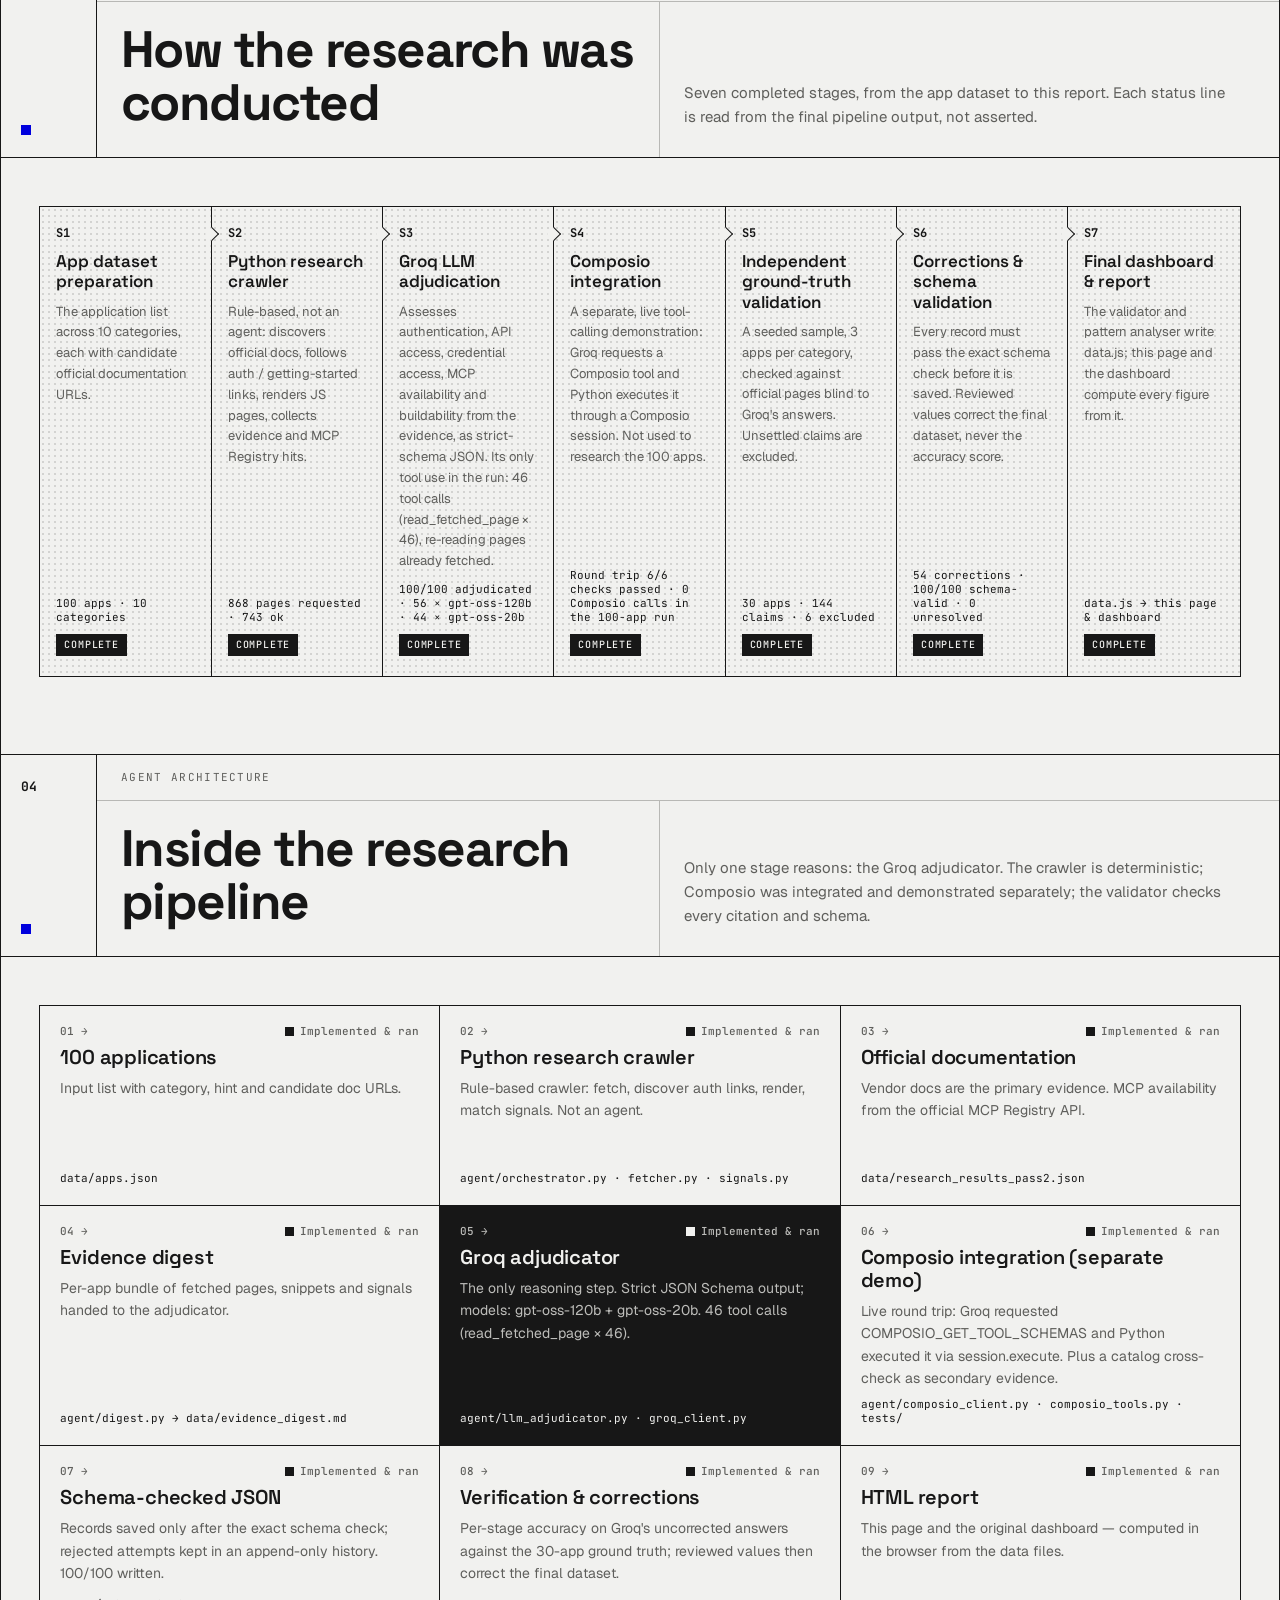
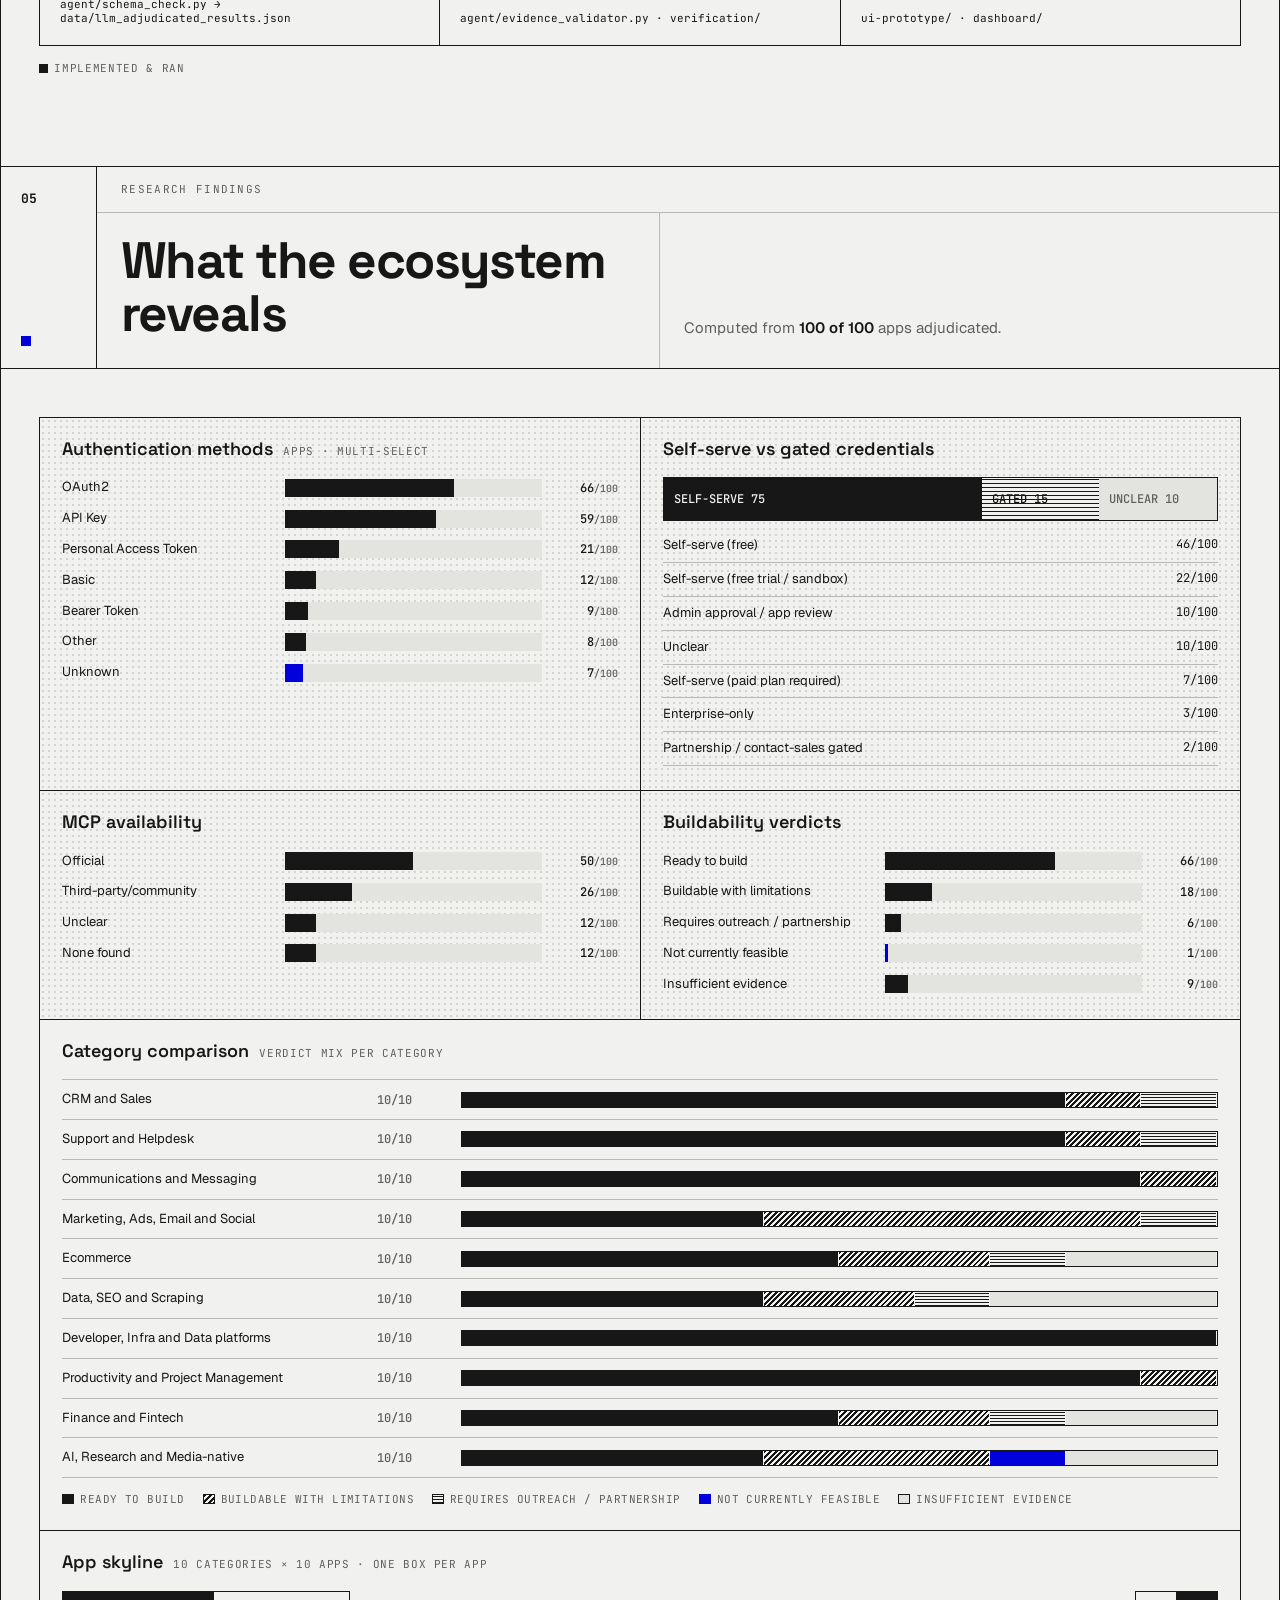
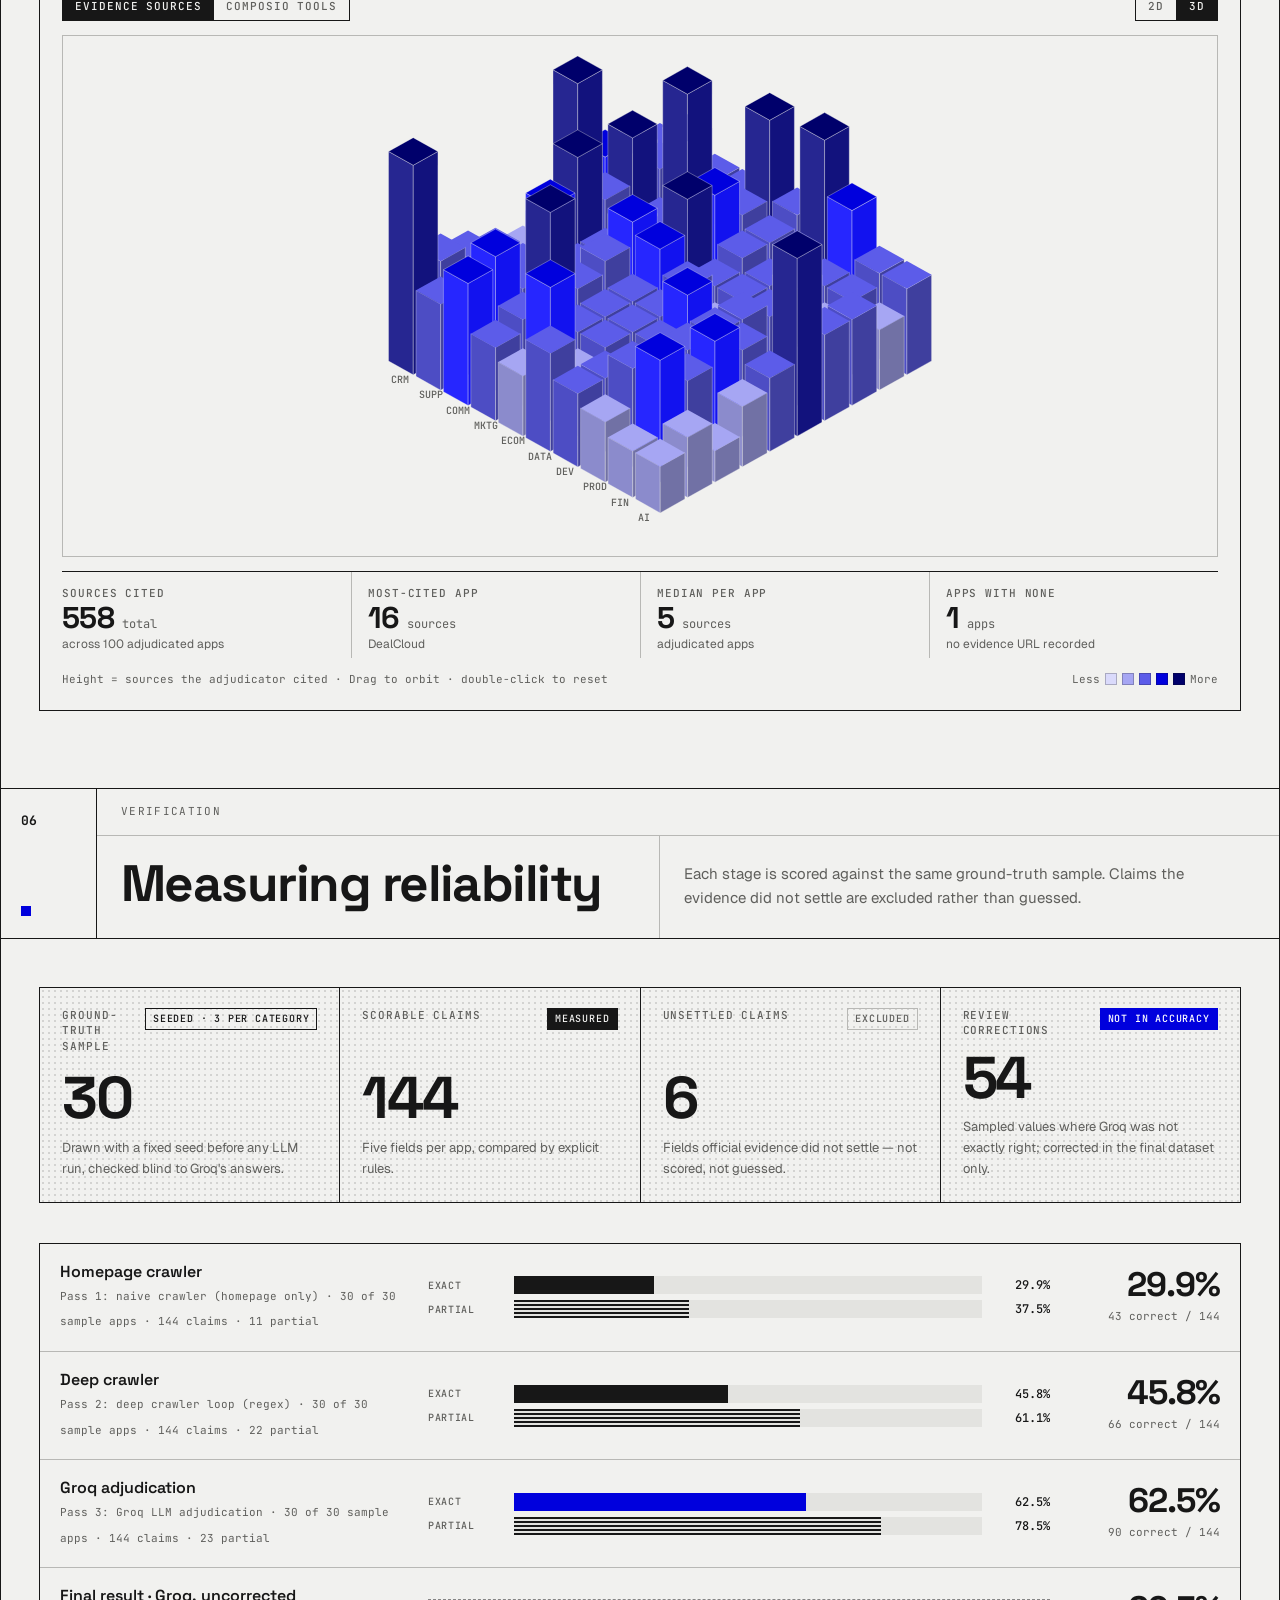
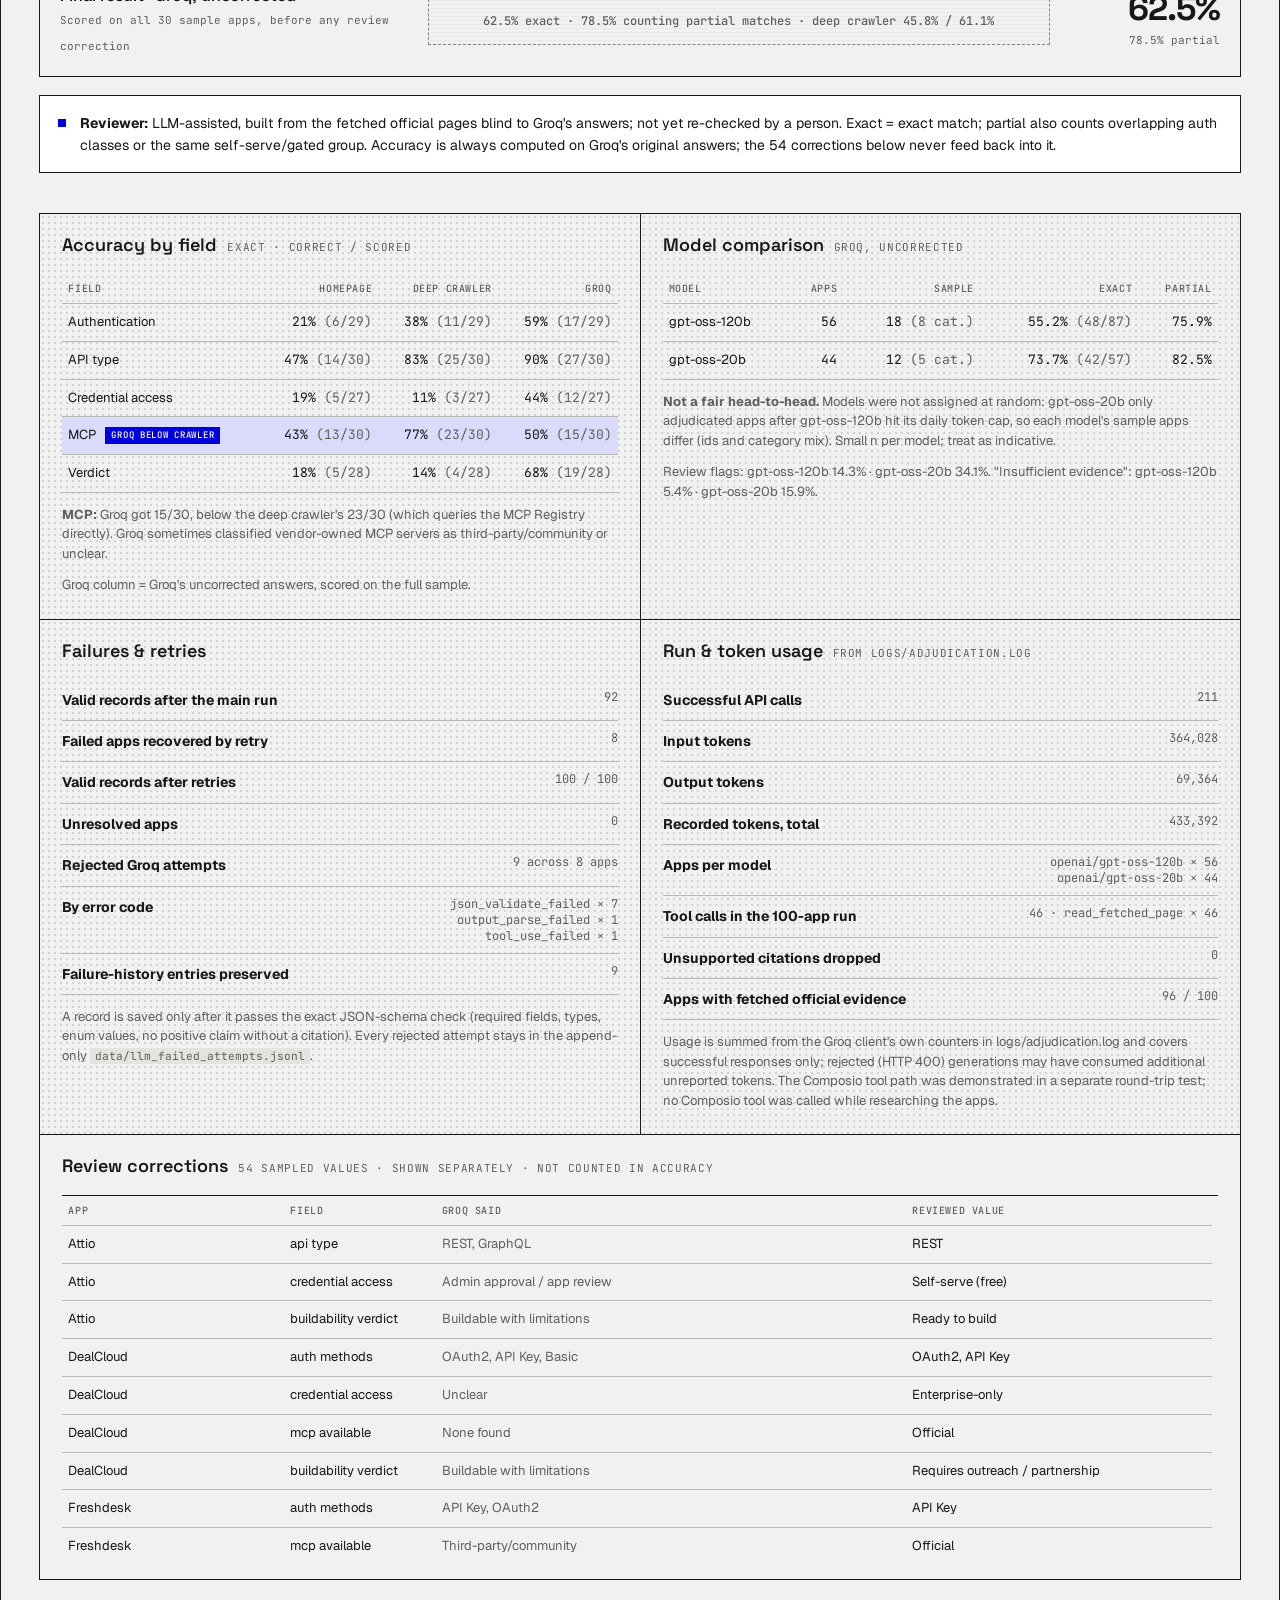
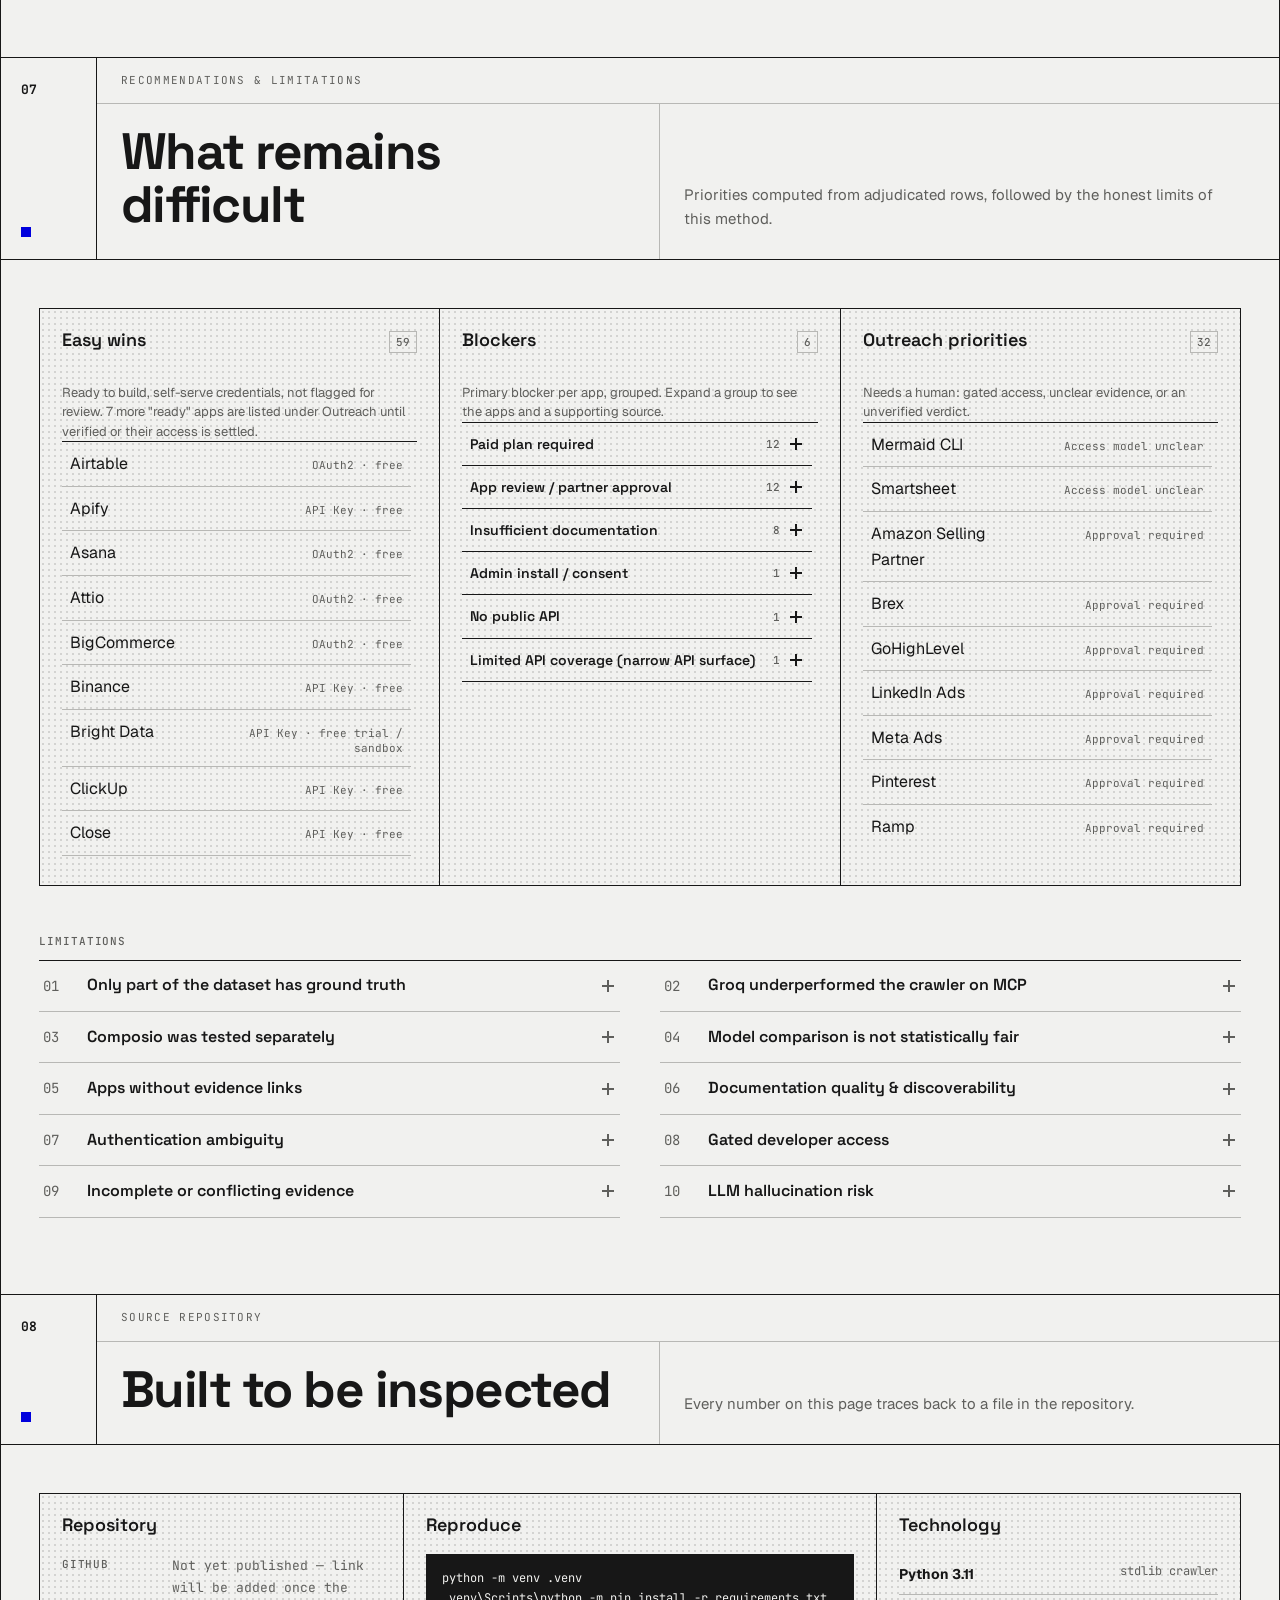
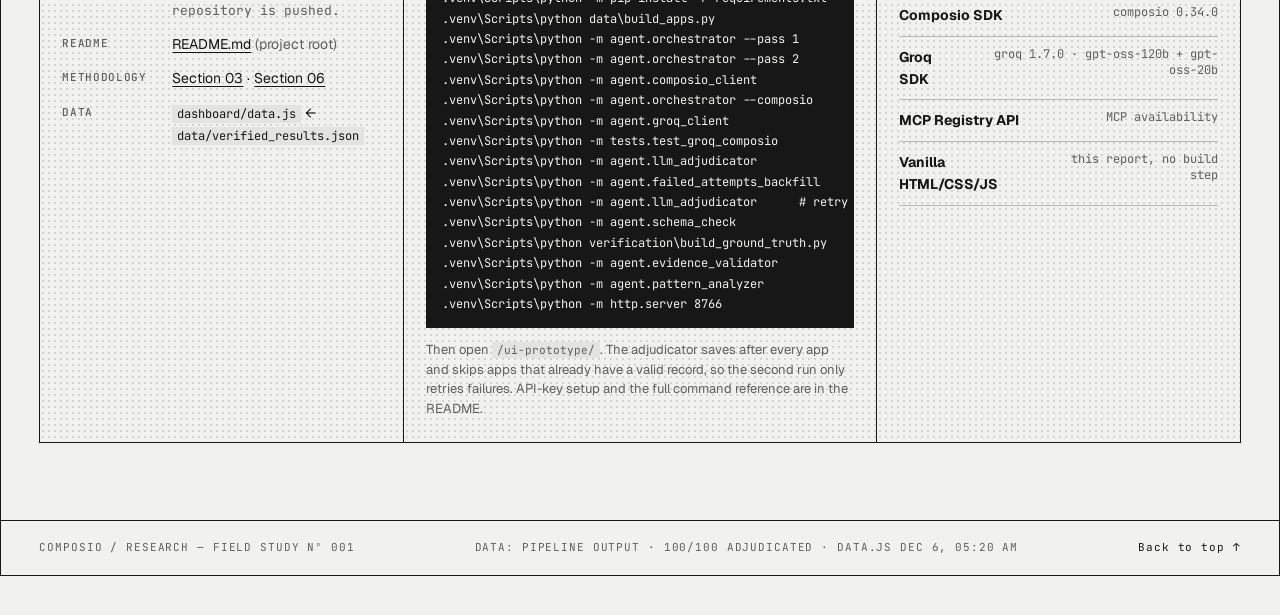
==== commit cf12a17f: "Fix Vercel static case study deployment" ====
--- a/ui-prototype/index.html
+++ b/ui-prototype/index.html
@@ -2,14 +2,13 @@
 <html lang="en">
 <head>
 <meta charset="utf-8">
-<base href="/ui-prototype/">
 <meta name="viewport" content="width=device-width, initial-scale=1">
 <title>Mapping the Agent-Ready Ecosystem — Composio Research Field Study Nº 001</title>
 <meta name="description" content="A field study of how 100 applications expose their capabilities to AI agents: authentication, credential access, API surface, MCP availability and buildability.">
 <link rel="preconnect" href="https://fonts.googleapis.com">
 <link rel="preconnect" href="https://fonts.gstatic.com" crossorigin>
 <link rel="stylesheet" href="https://fonts.googleapis.com/css2?family=Geist:wght@400;500;600&family=JetBrains+Mono:wght@400;500;700&family=Silkscreen:wght@400;700&family=Space+Grotesk:wght@500;600;700&display=swap">
-<link rel="stylesheet" href="styles.css?v=20261124c">
+<link rel="stylesheet" href="styles.css?v=20261125a">
 <script>document.documentElement.classList.add("js")</script>
 </head>
 <body>
@@ -326,7 +325,7 @@
       <h3>Repository</h3>
       <dl class="kv">
         <dt>GitHub</dt><dd><span class="placeholder">Not yet published — link will be added once the repository is pushed.</span></dd>
-        <dt>README</dt><dd><a href="../README.md">README.md</a> <span class="muted">(project root)</span></dd>
+        <dt>README</dt><dd><a href="https://github.com/JenzUwU/Composio-ecosystem-research-agent#readme" target="_blank" rel="noopener noreferrer">README.md</a> <span class="muted">(project root)</span></dd>
         <dt>Methodology</dt><dd><a href="#methodology">Section 03</a> · <a href="#verification">Section 06</a></dd>
         <dt>Data</dt><dd><code>dashboard/data.js</code> ← <code>data/verified_results.json</code></dd>
       </dl>
@@ -378,9 +377,9 @@
 <!-- Real pipeline output (read-only). If missing, app.js falls back to data/sample-data.json -->
 <script src="/dashboard/data.js" onerror="window.__DATA_JS_MISSING=true">
 </script>
-<script src="hero.js?v=20261124c"></script>
-<script src="skyline.js?v=20261124c"></script>
-<script src="app.js?v=20261124c"></script>
-<script src="glyph-bg.js?v=20261124c"></script>
+<script src="hero.js?v=20261125a"></script>
+<script src="skyline.js?v=20261125a"></script>
+<script src="app.js?v=20261125a"></script>
+<script src="glyph-bg.js?v=20261125a"></script>
 </body>
 </html>
--- a/ui-prototype/styles.css
+++ b/ui-prototype/styles.css
@@ -860,3 +860,6 @@
 .dir-more:focus-visible { outline: 2px solid var(--accent); outline-offset: -2px; }
 .dir-more .dm-x { display: inline-block; width: 8px; height: 8px; border-right: 2px solid currentColor; border-bottom: 2px solid currentColor; transform: translateY(-2px) rotate(45deg); transition: transform .2s var(--ease); }
 .dir-more[aria-expanded="true"] .dm-x { transform: translateY(2px) rotate(-135deg); }
+
+/* the HTML hidden attribute must win over component display rules (flex/grid spans, wraps) */
+[hidden] { display: none !important; }
